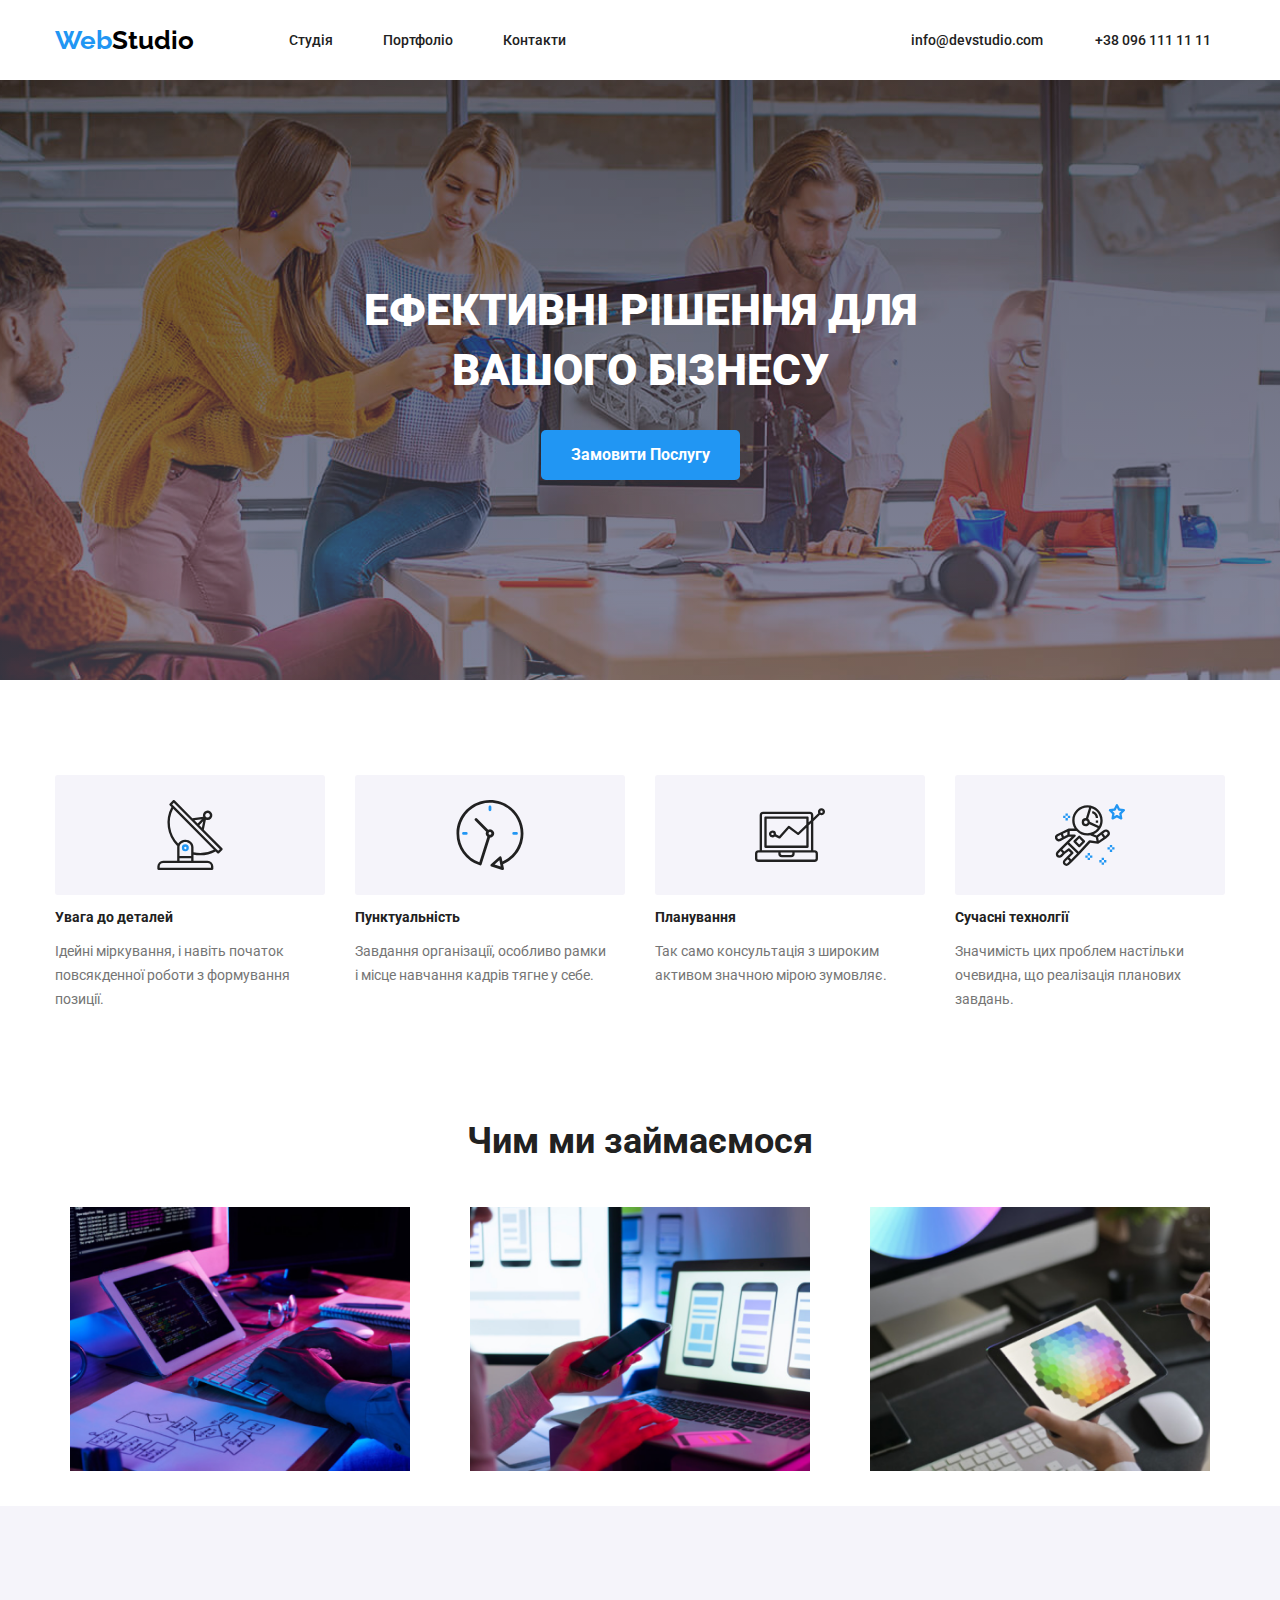
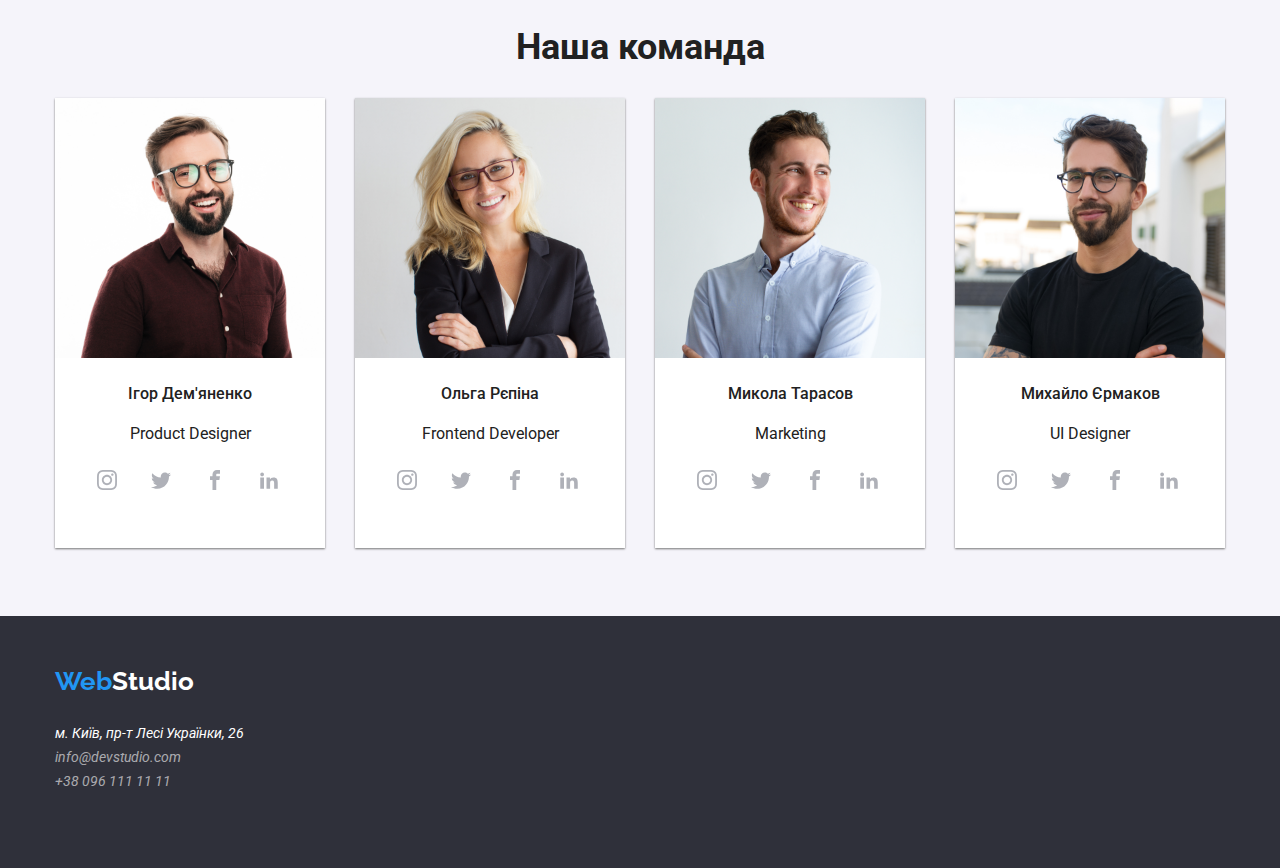
==== index.html @ 9a660f8f "sic-link" ====
<!DOCTYPE html>
<html lang="uk">
<head>
    <meta charset="UTF-8">
    <link href="https://cdn.jsdelivr.net/npm/modern-normalize@2.0.0/modern-normalize.min.css" rel="stylesheet">
    <link rel="stylesheet" href="./css/style.css">
    <link href="https://fonts.googleapis.com/css2?family=Raleway:ital,wght@0,100..900;1,100..900&family=Roboto:ital,wght@0,100;0,300;0,400;0,500;0,700;0,900;1,100;1,300;1,400;1,500;1,700;1,900&display=swap" rel="stylesheet">
    <link href="https://fonts.googleapis.com/css2?family=Roboto:ital,wght@0,100;0,300;0,400;0,500;0,700;0,900;1,100;1,300;1,400;1,500;1,700;1,900&display=swap" rel="stylesheet">
    
    <meta name="viewport" content="width=device-width, initial-scale=1.0">
    <title>WebStudio</title>
</head>
<body>
    <svg aria-hidden="true" style="position: absolute; width: 0; height: 0; overflow: hidden;" version="1.1" xmlns="http://www.w3.org/2000/svg" xmlns:xlink="http://www.w3.org/1999/xlink">
        <defs>
        <symbol id="icon-facebook" viewBox="0 0 32 32">
        <path d="M19 6h5v-6h-5c-3.86 0-7 3.14-7 7v3h-4v6h4v16h6v-16h5l1-6h-6v-3c0-0.542 0.458-1 1-1z"></path>
        </symbol>
        <symbol id="icon-instagram" viewBox="0 0 32 32">
        <path d="M16 2.881c4.275 0 4.781 0.019 6.462 0.094 1.563 0.069 2.406 0.331 2.969 0.55 0.744 0.288 1.281 0.638 1.837 1.194 0.563 0.563 0.906 1.094 1.2 1.838 0.219 0.563 0.481 1.412 0.55 2.969 0.075 1.688 0.094 2.194 0.094 6.463s-0.019 4.781-0.094 6.463c-0.069 1.563-0.331 2.406-0.55 2.969-0.288 0.744-0.637 1.281-1.194 1.837-0.563 0.563-1.094 0.906-1.837 1.2-0.563 0.219-1.413 0.481-2.969 0.55-1.688 0.075-2.194 0.094-6.463 0.094s-4.781-0.019-6.463-0.094c-1.563-0.069-2.406-0.331-2.969-0.55-0.744-0.288-1.281-0.637-1.838-1.194-0.563-0.563-0.906-1.094-1.2-1.837-0.219-0.563-0.481-1.413-0.55-2.969-0.075-1.688-0.094-2.194-0.094-6.463s0.019-4.781 0.094-6.463c0.069-1.563 0.331-2.406 0.55-2.969 0.288-0.744 0.638-1.281 1.194-1.838 0.563-0.563 1.094-0.906 1.838-1.2 0.563-0.219 1.412-0.481 2.969-0.55 1.681-0.075 2.188-0.094 6.463-0.094zM16 0c-4.344 0-4.887 0.019-6.594 0.094-1.7 0.075-2.869 0.35-3.881 0.744-1.056 0.412-1.95 0.956-2.837 1.85-0.894 0.888-1.438 1.781-1.85 2.831-0.394 1.019-0.669 2.181-0.744 3.881-0.075 1.713-0.094 2.256-0.094 6.6s0.019 4.887 0.094 6.594c0.075 1.7 0.35 2.869 0.744 3.881 0.413 1.056 0.956 1.95 1.85 2.837 0.887 0.887 1.781 1.438 2.831 1.844 1.019 0.394 2.181 0.669 3.881 0.744 1.706 0.075 2.25 0.094 6.594 0.094s4.888-0.019 6.594-0.094c1.7-0.075 2.869-0.35 3.881-0.744 1.050-0.406 1.944-0.956 2.831-1.844s1.438-1.781 1.844-2.831c0.394-1.019 0.669-2.181 0.744-3.881 0.075-1.706 0.094-2.25 0.094-6.594s-0.019-4.887-0.094-6.594c-0.075-1.7-0.35-2.869-0.744-3.881-0.394-1.063-0.938-1.956-1.831-2.844-0.887-0.887-1.781-1.438-2.831-1.844-1.019-0.394-2.181-0.669-3.881-0.744-1.712-0.081-2.256-0.1-6.6-0.1v0z"></path>
        <path d="M16 7.781c-4.537 0-8.219 3.681-8.219 8.219s3.681 8.219 8.219 8.219 8.219-3.681 8.219-8.219c0-4.537-3.681-8.219-8.219-8.219zM16 21.331c-2.944 0-5.331-2.387-5.331-5.331s2.387-5.331 5.331-5.331c2.944 0 5.331 2.387 5.331 5.331s-2.387 5.331-5.331 5.331z"></path>
        <path d="M26.462 7.456c0 1.060-0.859 1.919-1.919 1.919s-1.919-0.859-1.919-1.919c0-1.060 0.859-1.919 1.919-1.919s1.919 0.859 1.919 1.919z"></path>
        </symbol>
        <symbol id="icon-twitter" viewBox="0 0 32 32">
        <path d="M32 7.075c-1.175 0.525-2.444 0.875-3.769 1.031 1.356-0.813 2.394-2.1 2.887-3.631-1.269 0.75-2.675 1.3-4.169 1.594-1.2-1.275-2.906-2.069-4.794-2.069-3.625 0-6.563 2.938-6.563 6.563 0 0.512 0.056 1.012 0.169 1.494-5.456-0.275-10.294-2.888-13.531-6.862-0.563 0.969-0.887 2.1-0.887 3.3 0 2.275 1.156 4.287 2.919 5.463-1.075-0.031-2.087-0.331-2.975-0.819 0 0.025 0 0.056 0 0.081 0 3.181 2.263 5.838 5.269 6.437-0.55 0.15-1.131 0.231-1.731 0.231-0.425 0-0.831-0.044-1.237-0.119 0.838 2.606 3.263 4.506 6.131 4.563-2.25 1.762-5.075 2.813-8.156 2.813-0.531 0-1.050-0.031-1.569-0.094 2.913 1.869 6.362 2.95 10.069 2.95 12.075 0 18.681-10.006 18.681-18.681 0-0.287-0.006-0.569-0.019-0.85 1.281-0.919 2.394-2.075 3.275-3.394z"></path>
        </symbol>
        <symbol id="icon-linkedin2" viewBox="0 0 32 32">
        <path d="M12 12h5.535v2.837h0.079c0.77-1.381 2.655-2.837 5.464-2.837 5.842 0 6.922 3.637 6.922 8.367v9.633h-5.769v-8.54c0-2.037-0.042-4.657-3.001-4.657-3.005 0-3.463 2.218-3.463 4.509v8.688h-5.767v-18z"></path>
        <path d="M2 12h6v18h-6v-18z"></path>
        <path d="M8 7c0 1.657-1.343 3-3 3s-3-1.343-3-3c0-1.657 1.343-3 3-3s3 1.343 3 3z"></path>
        </symbol>
        </defs>
        </svg>
    <header class="main-header">
        <div class="container">
            <div class="main-nav">       
                 <a class="logo-main"><span class="Web">Web</span>Studio</a></li>               
                <nav class="main-nav-child">
                    <ul class="main-nav-item-ul">
                        <li class="main-nav-item"><a class="main-nav-item-a">Студія</a></li>
                        <li class="main-nav-item"><a class="main-nav-item-a">Портфоліо</a></li>
                        <li class="main-nav-item"><a class="main-nav-item-a">Контакти</a></li>      
                    </ul>
                    <ul class="main-nav-item-info">
                        <li class="main-nav-item-info-1"><a href="#" class="main-nav-item-a">info@devstudio.com</a></li>
                        <li class="main-nav-item-info-2"><a href="#" class="main-nav-item-a">+38 096 111 11 11</a></li>
                    </ul>
                </nav>
            </div>
        </div>
    </header>
    <main>
            <section class="hero">
                <h1 class="main-section-item">ЕФЕКТИВНІ РІШЕННЯ ДЛЯ<br>ВАШОГО БІЗНЕСУ</h1>
                <button class="main-section-item-button">Замовити Послугу</button>
            </section>
        <div class="container">
                <ul class="main-ul">  
                        <li class="main-ul-li">                        
                            <h3 class="main-ul-item">Увага до деталей </h3>
                            <p class="main-ul-item-text">Ідейні міркування, і навіть початок<br>повсякденної роботи з формування<br>позиції.</p>                       
                        </li>
                        <li class="main-ul-li">
                            <h3 class="main-ul-item"> Пунктуальність </h3>
                            <p class="main-ul-item-text"> Завдання організації, особливо рамки <br>і місце навчання кадрів тягне у себе.</p>
                        </li>
                        <li class="main-ul-li">
                            <h3 class="main-ul-item">Планування</h3>
                            <p class="main-ul-item-text">Так само консультація з широким<br>активом значною мірою зумовляє.</p>
                        </li>              
                        <li class="main-ul-li">
                            <h3 class="main-ul-item"> Сучасні технолгії</h3>
                            <p class="main-ul-item-text">Значимість цих проблем настільки<br>очевидна, що реалізація планових<br>завдань.</p> 
                        </li>
                </ul>
            <h2 class="smaller-text">Чим ми займаємося</h2>
            <ul class="picture-box">
                <li><img class="picture-box-item" src="./img/box 1.png" alt=""></li>
                <li><img class="picture-box-item" src="./img/box 2.png" alt=""> </li>
                <li><img class="picture-box-item" src="./img/box 3.png" alt=""></li>
            </ul>
        </div>
            <div class="background-div">
                <h2 class="smaller-text">Наша команда</h2>
                <div class="container">
                <ul class="team-ul">
                    <div class="team-div">
                        <li class="team-ul-li">
                            <img class="people-pic" src="./img/img.png" alt="">
                            <h4 class="team-ul-name">Ігор Дем'яненко</h4>
                            <p class="team-ul-job">Product Designer</p>
                            <ul class="icon-cont">
                                <li>                                
                                    <div class="icon-circle">
                                        <svg class="icon" width="20px" height="20px" >                                         
                                            <use class="icon-item" href="#icon-instagram"></use>
                                        </svg>
                                     </div>
                                </li>
                                <li>
                                    <div class="icon-circle">
                                        <svg class="icon" width="20px" height="20px" >
                                            <use class="icon-item" href="#icon-twitter"></use>
                                        </svg>
                                     </div>
                                </li>
                                <li> 
                                     <div class="icon-circle">
                                        <svg class="icon" width="20px" height="20px" >
                                            <use class="icon-item" href="#icon-facebook"></use>
                                        </svg>
                                     </div>
                                </li>
                                <li>
                                    <div class="icon-circle">
                                        <svg class="icon" width="20px" height="20px" >
                                            <use class="icon-item" href="#icon-linkedin2"></use>
                                        </svg>
                                    </div>
                                </li>                                  
                            </ul>
                        </li>
                    </div>
                    <div class="team-div">
                        <li class="team-ul-li">
                            <img class="people-pic" src="./img/img (1).png" alt="">
                            <h4 class="team-ul-name">Ольга Рєпіна</h4>
                            <p class="team-ul-job">Frontend Developer</p>
                            <ul class="icon-cont">
                                <li>
                                    <div class="icon-circle">
                                        <svg class="icon" width="20px" height="20px" >                                         
                                            <use class="icon-item" href="#icon-instagram"></use>
                                        </svg>
                                     </div>
                                </li>
                                <li>
                                    <div class="icon-circle">
                                        <svg class="icon" width="20px" height="20px" >
                                            <use class="icon-item" href="#icon-twitter"></use>
                                        </svg>
                                     </div>
                                </li>
                                <li> 
                                     <div class="icon-circle">
                                        <svg class="icon" width="20px" height="20px" >
                                            <use class="icon-item" href="#icon-facebook"></use>
                                        </svg>
                                     </div>
                                </li>
                                <li>
                                    <div class="icon-circle">
                                        <svg class="icon" width="20px" height="20px" >
                                            <use class="icon-item" href="#icon-linkedin2"></use>
                                        </svg>
                                    </div>
                                </li>                                  
                            </ul>
                        </li>
                    </div>
                    <div class="team-div">
                        <li class="team-ul-li">
                            <img class="people-pic" src="./img/img (4).png" alt="">
                            <h4 class="team-ul-name">Микола Тарасов</h4>
                            <p class="team-ul-job">Marketing</p>
                            <ul class="icon-cont">
                                <li>
                                    <div class="icon-circle">
                                        <svg class="icon" width="20px" height="20px" >                                         
                                            <use class="icon-item" href="#icon-instagram"></use>
                                        </svg>
                                     </div>
                                </li>
                                <li>
                                    <div class="icon-circle">
                                        <svg class="icon" width="20px" height="20px" >
                                            <use class="icon-item" href="#icon-twitter"></use>
                                        </svg>
                                     </div>
                                </li>
                                <li> 
                                     <div class="icon-circle">
                                        <svg class="icon" width="20px" height="20px" >
                                            <use class="icon-item" href="#icon-facebook"></use>
                                        </svg>
                                     </div>
                                </li>
                                <li>
                                    <div class="icon-circle">
                                        <svg class="icon" width="20px" height="20px" >
                                            <use class="icon-item" href="#icon-linkedin2"></use>
                                        </svg>
                                    </div>
                                </li>                                  
                            </ul>
                        </li>
                    </div>
                    <div class="team-div">
                        <li class="team-ul-li">
                            <img class="people-pic" src="./img/img (3).png" alt="">
                            <h4 class="team-ul-name">Михайло Єрмаков</h4>
                            <p class="team-ul-job">UI Designer</p>
                                <ul class="icon-cont">
                                    <li>
                                        <div class="icon-circle">
                                            <svg class="icon" width="20px" height="20px" >                                         
                                                <use class="icon-item" href="#icon-instagram"></use>
                                            </svg>
                                         </div>
                                    </li>
                                    <li>
                                        <div class="icon-circle">
                                            <svg class="icon" width="20px" height="20px" >
                                                <use class="icon-item" href="#icon-twitter"></use>
                                            </svg>
                                         </div>
                                    </li>
                                    <li> 
                                         <div class="icon-circle">
                                            <svg class="icon" width="20px" height="20px" >
                                                <use class="icon-item" href="#icon-facebook"></use>
                                            </svg>
                                         </div>
                                    </li>
                                    <li>
                                        <div class="icon-circle">
                                            <svg class="icon" width="20px" height="20px" >
                                                <use class="icon-item" href="#icon-linkedin2"></use>
                                            </svg>
                                        </div>
                                    </li>                                  
                                </ul>
                        </li>
                    </div>
                </ul>
                </div>
            </div>
        
    </main>
    <div class="background-foot">
        <div class="container">
            <footer class="main-footer">
                <a class="logo-foot"><span class="Web">Web</span>Studio</a>
            <address class="address">
                <ul class="address-ul">
                    <li><a class="address-item-1" href="#"> м. Київ, пр-т Лесі Українки, 26</a></li>
                    <li><a class="address-item" href="#">info@devstudio.com</a></li>
                    <li><a class="address-item" href="#">+38 096 111 11 11</a></li>
                </ul>
            </address>
            </footer>  
        </div>
    </div>
</body>
</html>
---- css/style.css ----
:root{--first-color:#2F303A;
     --second-color:#F5F4FA; 
    --third-color:#FFFFFF; 
    --fourth-color: #212121; 
    --fifth-color: #757575 ;
     --hover-color: #2196F3 ;
    --icon-color: rgba(175, 177, 184, 1);
}

h5{
    margin-block-start: 0;
    margin-block-end: 0 ;
}
img{
    overflow-clip-margin: content-box 0px;
}
a{
    text-decoration: none;
    color: var(--fourth-color);
    cursor: default;
}
.main-nav-item-a:hover{
    color: var(--hover-color);
}
ul{
    padding-inline-start: 0px;
}
.main-nav{
    display:flex;  
    align-items: center;
    height: 80px;
    gap: 95px;
}
.Web{
    color: var(--hover-color);
}
.porftolio-header{
    border-bottom: solid 1px #ECECEC;
}
.logo-main{
    font-family: 'Raleway';
    font-weight: 700;
    font-size: 26px;
    line-height: 31px;
    letter-spacing: 0,03em;
    text-decoration: none;
    color: #000;
    text-align: left;
}
.logo-foot{
    font-family: 'Raleway';
    font-weight: 700;
    font-size: 26px;
    line-height: 31px;
    letter-spacing: 0,03em;
    text-decoration: none;
    color: #FFFFFF;
    text-align: center; 
    padding: 10px 0;
}
.main-nav-child{
    display: flex;
    justify-content: space-between;
    gap: 345px;
    margin: 0;
    padding: 0;
}
.main-nav-item-ul{
    font-family: 'Roboto';
    font-weight: 500;
    font-size: 14px;
    line-height: 16px;
    letter-spacing: 0,02em;
    text-decoration: none;
    color: var(--fourth-color);
    text-align: left; 
    display: flex;
    gap: 50px;
    align-items: center;
    justify-content: space-around;

    
}
.main-nav-item-info{
    display: flex;
    gap: 52px;
    align-items: center;
}
.main-nav-item-info-1{
   
    font-family: 'Roboto';
    font-weight: 500;
    font-size: 14px;
    line-height: 16px;
    letter-spacing: 0,02em;
    text-decoration: none;
    color: var(--fourth-color);
    text-align: left;
}
.main-nav-item-info-2{
    
    font-family: 'Roboto';
    font-weight: 500;
    font-size: 14px;
    line-height: 16px;
    letter-spacing: 0,02em;
    text-decoration: none;
    color: var(--fourth-color);
    text-align: left; 
}
.hero{  
    height: 600px; 
    width: 100%;
    padding-top: 200px;
    background-image: linear-gradient( to bottom, rgba(47, 48, 58, 0.4), rgba(130, 132, 160, 0.4)),  
        url(../img/Img.svg);
        background-position: center;
        background-size: cover;
        background-repeat: no-repeat;
        
}
.main-section-item{
    font-family: 'Roboto';
    font-weight: 900;
    font-size: 44px;
    line-height: 60px;
    letter-spacing: 0,06em;
    text-decoration: none;
    color: var(--third-color);
    text-align: center; 
    display: flex;
    margin: 0 auto;
    justify-content: center;
}
.main-section-item-button{
    font-family: 'Roboto';
    font-weight: 700;
    font-size: 16px;
    line-height: 30px;
    letter-spacing: 0,06em;
    text-decoration: none;
    color: var(--third-color);
    text-align: center;   
    background-color: rgba(33, 150, 243, 1);
    border: none; 
    border-radius: 5px;
    padding: 10px 30px;
    display: flex;
    margin: 30px auto;

}
.main-ul{
    display: flex;
    margin: 95px auto;
    justify-content: space-between;
    gap: 30px;
}

.main-ul-item{
    font-family: 'Roboto';
    font-weight: 700;
    font-size: 14px;
    line-height: 16px;
    letter-spacing: 0,03em;
    text-decoration: none;
    color: var(--fourth-color);
    text-align: left; 
    background-color: var(--third-color);
}
.main-ul-item-text{
    font-family: 'Roboto';
    font-weight: 400;
    font-size: 14px;
    line-height: 24px;
    letter-spacing: 0,03em;
    text-decoration: none;
    color: var(--fifth-color);
    text-align: left; 
    background-color: var(--third-color);
}
.main-ul-li::before{
    display: block;
 content: "";
 width: 270px;
 height: 120px;
 border-radius: 3px;
 background-color: var(--second-color);
}
.main-ul-li:first-child::before{
    background-image: url(../img/antenna.svg);
    background-repeat: no-repeat;
    background-position: center;
}
.main-ul-li:nth-child(2):before{
    background-image: url(../img/clock.svg);
    background-repeat: no-repeat;
    background-position: center;
}
.main-ul-li:nth-child(3):before{
    background-image: url(../img/Vector.svg);
    background-repeat: no-repeat;
    background-position: center;
}
.main-ul-li:last-child::before{
    background-image: url(../img/astronaut\ .svg);
    background-repeat: no-repeat;
    background-position: center;
}
.picture-box{
    display: flex;
    justify-content: space-between;
}
.picture-box-item{
    width: 370px;
    height: 294px;
    padding: 15px;
}
.smaller-text{
    font-family: 'Roboto';
    font-weight: 700;
    font-size: 36px;
    line-height: 42px;
    letter-spacing: 0,03em;
    text-decoration: none;
    color: var(--fourth-color);
    text-align: center; 
    padding-top: 0px;
}

.team-div{
    background-color: #FFFFFF;
    gap: 30px;
    box-shadow: 0px 1px 2px var(--fifth-color);
}
.people-pic{
    width: 270px;
    height: 260px;
}
.team-ul{
    display: flex;
    justify-content: space-between;

}

.background-div{
    background-color: #F5F4FA;
    height: 710px;
    padding-top: 90px;
}
.team-ul-name{
    font-family: 'Roboto';
    font-weight: 500;
    font-size: 16px;
    line-height: 19px;
    letter-spacing: 0,03em;
    text-decoration: none;
    color: var(--fourth-color);
    text-align: center; 
}
.team-ul-job{
    font-family: 'Roboto';
    font-weight: 400;
    font-size: 16px;
    line-height: 19px;
    letter-spacing: 0,03em;
    text-decoration: none;
    color: var(--fourth-color);
    text-align: center; 
}
.background-foot{
    background-color: var(--first-color);
    height: 252px;
    padding-top: 50px;
}
address{
    font-family: 'Roboto';
    font-weight: 400;
    font-size: 14px;
    line-height: 24px;
    letter-spacing: 0,03em;
    text-decoration: none;
    color: var(--third-color);
    text-align: left; 
}
.address-ul{
    display: block;
    align-items: center;
    padding: 10px 0;
}
.address-item-1{
    color: rgba(255, 255, 255, 1);

}
.address-item{
    color:  rgba(255, 255, 255, 0.6); 
}
.buttons-ul{
    display: flex;
    justify-content: center;
    gap: 8px;
    margin-top: 95px;
    margin-bottom: 50px;
}

.buttons-ul-item-btn{
    font-family: 'Roboto';
    font-weight: 500;
    font-size: 16px;
    line-height: 26px;
    letter-spacing: 0,03em;
    text-decoration: none;
    color:var(--fourth-color);
    text-align: center; 
    background-color: var(--second-color);
    padding: 4px;
    border: none;
    border-radius: 5px;
    padding: 10px 25px;
}
.buttons-ul-item-btn:hover{
    background-color: var(--hover-color);
    color: var(--third-color);
    cursor:pointer;
    box-shadow: 0px 3px 4px var(--fifth-color);
}
.third-ul{
    display: flex;
    flex-wrap: wrap;
    gap: 30px;
    margin-bottom: 95px;
    
}
.third-ul-li{
    width: calc( (100% - 60px)/3 );
    line-height: 0;
}
.third-ul-li:hover{
    box-shadow: 1px 2px 3px var(--fifth-color);
}


.third-ul-item{
    font-family: 'Roboto';
    font-weight: 700;
    font-size: 18px;
    line-height: 30px;
    letter-spacing: 0,06em;
    text-decoration: none;
    color: var(--fourth-color);
    text-align: left; 
    margin-bottom: 0;
}
.third-ul-item-name{
    font-family: 'Roboto';
    font-weight: 400;
    font-size: 16px;
    line-height: 30px;
    letter-spacing: 0,03em;
    text-decoration: none;
    color: var(--fifth-color);
    text-align: left; 
    margin-top: 0;
    padding-top: 15px;
}
.third-ul-li-div{
    padding-top:30px ;
    padding-left: 23px;
   padding-bottom: 30px;
    border-bottom: 1px solid #ECECEC;
    border-left: 1px solid #ECECEC;
    border-right: 1px solid #ECECEC;
}
li{
    list-style: none;
}
.address{
    font-family: 'Roboto';
    font-weight: 400;
    font-size: 14px;
    line-height: 24px;
    letter-spacing: 0,03em;
    text-decoration: none;
    color: var(--fifth-color);
    text-align: left; 
}
.container{
    max-width: 1200px;
    padding: 0 15px;
    margin: 0 auto;
}
.icon-cont{
    display: flex;
    gap: 10px;
    margin-bottom: 45px;
    margin-left: 31px;
}

.icon{
    fill: var(--icon-color);
    margin-top: 11px;
    margin-left: 11px;
}
.icon-circle{
    width: 44px;
    height: 44px;
  border-radius: 50%;
  
}
.icon-circle:hover{
    background-color:  var(--hover-color);
      width: 44px;
      height: 44px;
    border-radius: 50%;

    .icon{
        fill: var(--third-color);
        border: none;
        cursor: pointer;}
    }
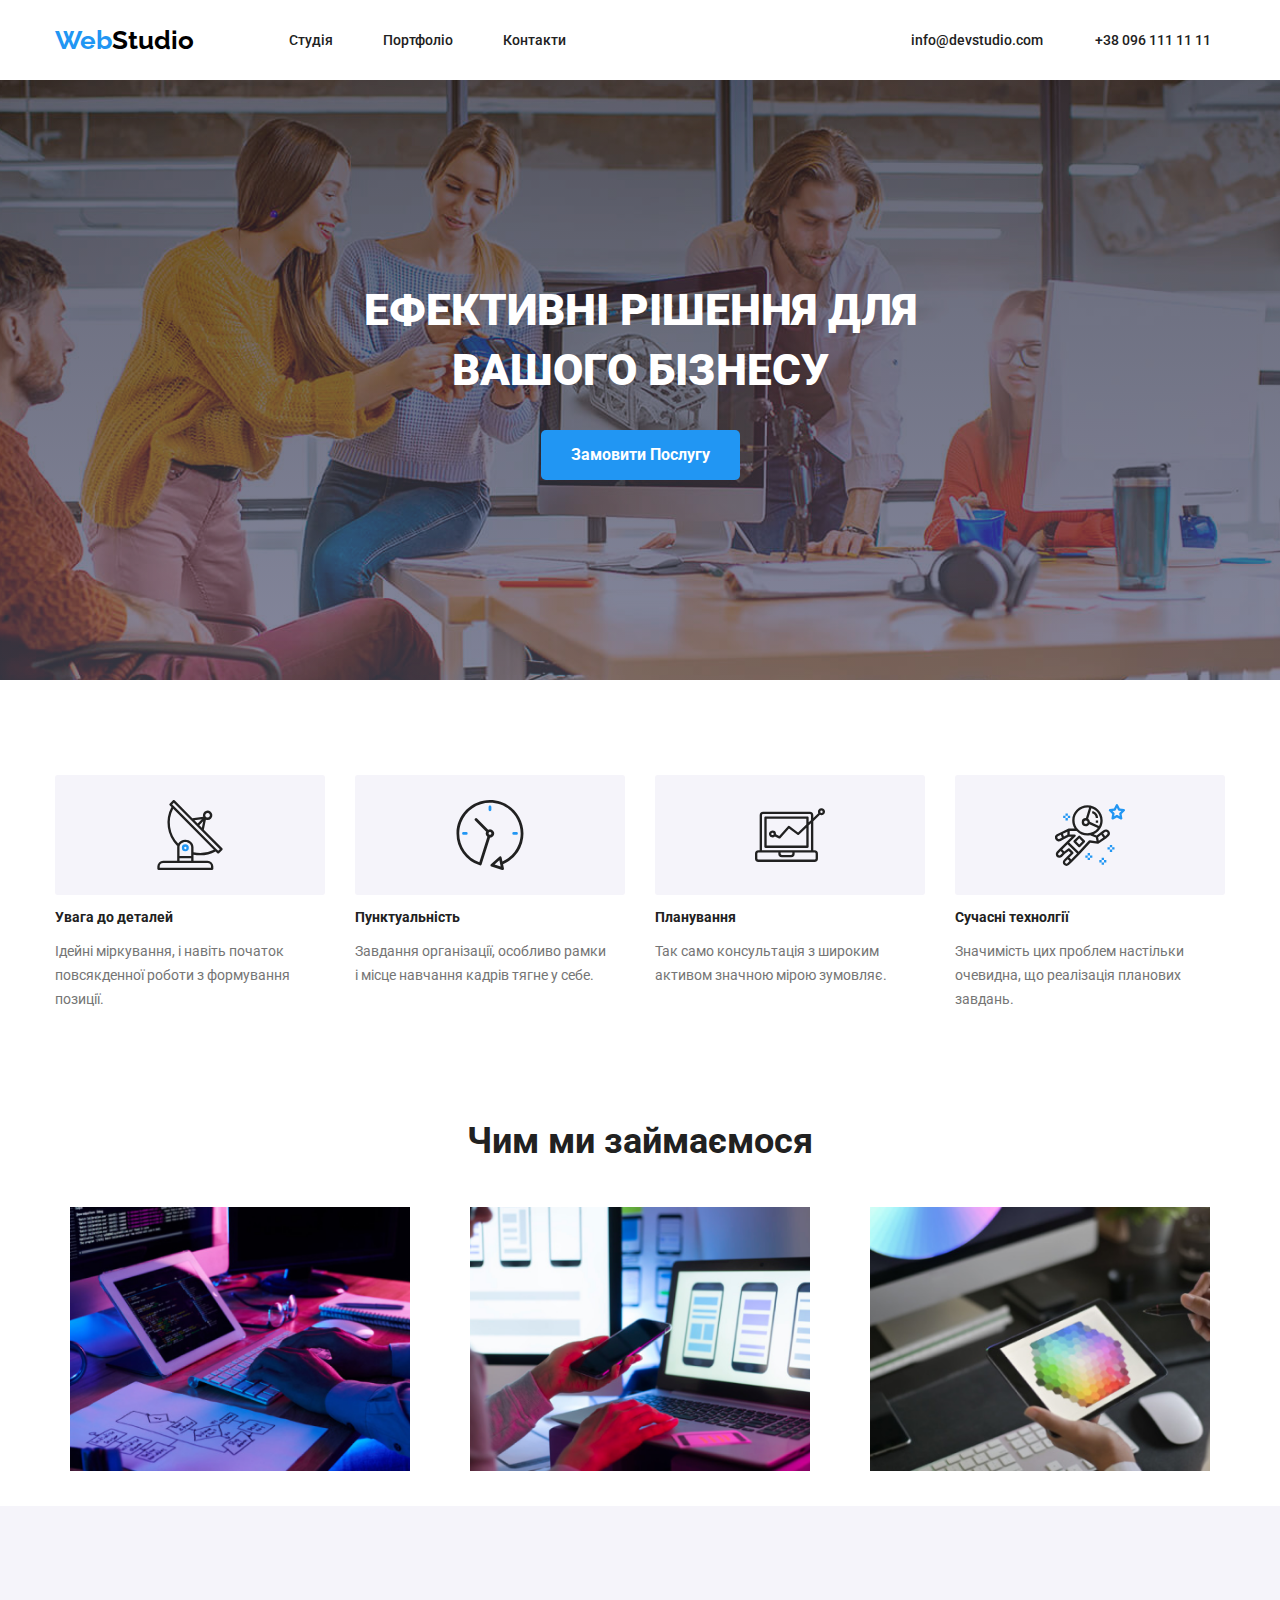
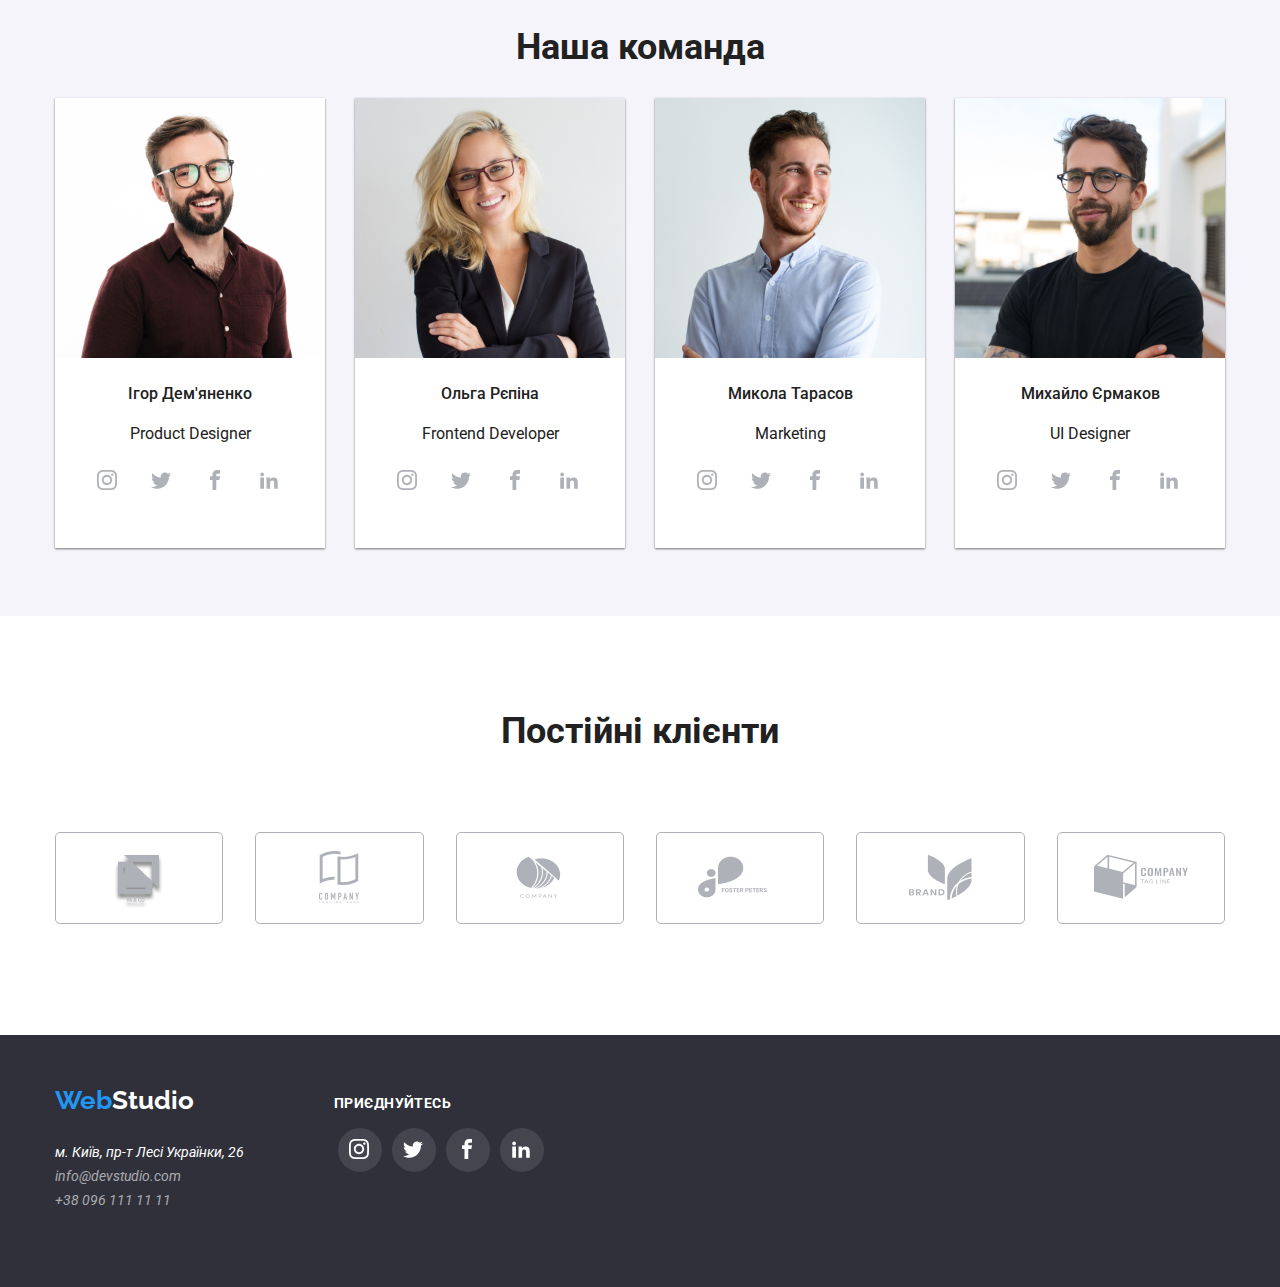
==== commit 784de8ec: "hw done" ====
--- a/index.html
+++ b/index.html
@@ -13,6 +13,12 @@
 <body>
     <svg aria-hidden="true" style="position: absolute; width: 0; height: 0; overflow: hidden;" version="1.1" xmlns="http://www.w3.org/2000/svg" xmlns:xlink="http://www.w3.org/1999/xlink">
         <defs>
+        <symbol id="icon-envelop" viewBox="0 0 32 32">
+        <path d="M29 4h-26c-1.65 0-3 1.35-3 3v20c0 1.65 1.35 3 3 3h26c1.65 0 3-1.35 3-3v-20c0-1.65-1.35-3-3-3zM12.461 17.199l-8.461 6.59v-15.676l8.461 9.086zM5.512 8h20.976l-10.488 7.875-10.488-7.875zM12.79 17.553l3.21 3.447 3.21-3.447 6.58 8.447h-19.579l6.58-8.447zM19.539 17.199l8.461-9.086v15.676l-8.461-6.59z"></path>
+        </symbol>
+        <symbol id="icon-mobile" viewBox="0 0 32 32">
+        <path d="M23 0h-14c-1.65 0-3 1.35-3 3v26c0 1.65 1.35 3 3 3h14c1.65 0 3-1.35 3-3v-26c0-1.65-1.35-3-3-3zM12 1.5h8v1h-8v-1zM16 30c-1.105 0-2-0.895-2-2s0.895-2 2-2 2 0.895 2 2-0.895 2-2 2zM24 24h-16v-20h16v20z"></path>
+        </symbol>
         <symbol id="icon-facebook" viewBox="0 0 32 32">
         <path d="M19 6h5v-6h-5c-3.86 0-7 3.14-7 7v3h-4v6h4v16h6v-16h5l1-6h-6v-3c0-0.542 0.458-1 1-1z"></path>
         </symbol>
@@ -31,18 +37,22 @@
         </symbol>
         </defs>
         </svg>
+        
+        
     <header class="main-header">
         <div class="container">
             <div class="main-nav">       
                  <a class="logo-main"><span class="Web">Web</span>Studio</a></li>               
                 <nav class="main-nav-child">
                     <ul class="main-nav-item-ul">
-                        <li class="main-nav-item"><a class="main-nav-item-a">Студія</a></li>
-                        <li class="main-nav-item"><a class="main-nav-item-a">Портфоліо</a></li>
-                        <li class="main-nav-item"><a class="main-nav-item-a">Контакти</a></li>      
+                        <li class="main-nav-item"><a href="#" class="main-nav-item-a">Студія</a></li>
+                        <li class="main-nav-item"><a  href="#"class="main-nav-item-a">Портфоліо</a></li>
+                        <li class="main-nav-item"><a href="#"  class="main-nav-item-a">Контакти</a></li>      
                     </ul>
                     <ul class="main-nav-item-info">
-                        <li class="main-nav-item-info-1"><a href="#" class="main-nav-item-a">info@devstudio.com</a></li>
+                        <li class="main-nav-item-info-1">
+                            <a href="#" class="main-nav-item-a">info@devstudio.com</a>
+                        </li>
                         <li class="main-nav-item-info-2"><a href="#" class="main-nav-item-a">+38 096 111 11 11</a></li>
                     </ul>
                 </nav>
@@ -235,19 +245,70 @@
                 </ul>
                 </div>
             </div>
-        
+            <div class="container">      
+                <div class="regular-customers">
+                    <h2 class="smaller-text">Постійні клієнти</h2>
+                    <ul class="regulars-logo">
+                        <li><div><img src="./img/Logo.png" alt="" class="asd" width="106px" height="60px"></div></li>
+                        <li><div><img src="./img/Logo (1).png" alt="" width="106px" height="60px"></div></li>
+                        <li> <div><img src="./img/Logo (2).png" alt="" width="106px" height="60px"></div></li>
+                        <li> <div><img src="./img/Logo (3).png" alt="" width="106px" height="60px"></div></li>
+                        <li> <div><img src="./img/Logo (4).png" alt="" width="106px" height="60px"></div></li>
+                        <li> <div><img src="./img/Logo (5).png" alt="" width="106px" height="60px"></div></li>
+                    </ul>
+                </div>
+        </div>    
     </main>
     <div class="background-foot">
         <div class="container">
             <footer class="main-footer">
-                <a class="logo-foot"><span class="Web">Web</span>Studio</a>
-            <address class="address">
-                <ul class="address-ul">
-                    <li><a class="address-item-1" href="#"> м. Київ, пр-т Лесі Українки, 26</a></li>
-                    <li><a class="address-item" href="#">info@devstudio.com</a></li>
-                    <li><a class="address-item" href="#">+38 096 111 11 11</a></li>
-                </ul>
-            </address>
+                 <div class="foot-cont">
+                         <div>
+                                <a class="logo-foot"><span class="Web">Web</span>Studio</a>
+                            <address class="address">
+                                <ul class="address-ul">
+                                    <li><a class="address-item-1" href="#"> м. Київ, пр-т Лесі Українки, 26</a></li>
+                                    <li><a class="address-item" href="#">info@devstudio.com</a></li>
+                                    <li><a class="address-item" href="#">+38 096 111 11 11</a></li>
+                                </ul>
+                            </address>
+                         </div>
+                    <div class="join-div">
+                        <h3>Приєднуйтесь</h3>
+                        <div class="join-help-div">
+                            <ul class="join-cont">
+                                <li>
+                                    <div class="join-circle">
+                                        <svg class="join" width="20px" height="20px" >                                         
+                                            <use class="join-item" href="#icon-instagram"></use>
+                                        </svg>
+                                    </div>
+                                </li>
+                                <li>
+                                    <div class="join-circle">
+                                        <svg class="join" width="20px" height="20px" >
+                                            <use class="join-item" href="#icon-twitter"></use>
+                                        </svg>
+                                    </div>
+                                </li>
+                                <li> 
+                                    <div class="join-circle">
+                                        <svg class="join" width="20px" height="20px" >
+                                            <use class="join-item" href="#icon-facebook"></use>
+                                        </svg>
+                                    </div>
+                                </li>
+                                <li>
+                                    <div class="join-circle">
+                                        <svg class="join" width="20px" height="20px" >
+                                            <use class="join-item" href="#icon-linkedin2"></use>
+                                        </svg>
+                                    </div>
+                                </li>                                  
+                            </ul>
+                        </div>
+                    </div>
+                </div>
             </footer>  
         </div>
     </div>
--- a/css/style.css
+++ b/css/style.css
@@ -21,6 +21,7 @@
 }
 .main-nav-item-a:hover{
     color: var(--hover-color);
+    cursor: pointer;
 }
 ul{
     padding-inline-start: 0px;
@@ -80,6 +81,9 @@
     justify-content: space-around;
 
     
+}
+.main-nav-item-info-1>a{
+    display: flex;
 }
 .main-nav-item-info{
     display: flex;
@@ -416,4 +420,77 @@
         fill: var(--third-color);
         border: none;
         cursor: pointer;}
-    }
+ }
+.regular-customers{
+   max-height: 375px;
+}
+.regular-customers>h2{
+    margin-top:  94px;
+}
+.regulars-logo{
+    display: flex;
+    gap: 32px;
+}
+.regulars-logo>li{
+    margin-top: 50px;
+    width: 170px;
+    height: 92px;
+    border: solid 1px #AFB1B8;
+    border-radius: 5px;
+    margin-bottom: 95px;
+    padding: 15px 30px;
+}
+.regulars-logo>li:hover{
+    border:solid 1px var(--hover-color);
+    fill: var(--hover-color);
+}
+.foot-cont{
+    display: flex;
+}
+.join-cont{
+    display: flex;
+    gap: 10px;
+    margin-bottom: 45px;
+    margin-left: 31px;
+}
+
+.join{
+    fill: var(--third-color);
+    margin-top: 11px;
+    margin-left: 11px;
+}
+.join-circle{
+    width: 44px;
+    height: 44px;
+  border-radius: 50%;
+  background-color: rgba(255, 255, 255, 0.1);
+}
+.join-circle:hover{
+    background-color:  var(--hover-color);
+      width: 44px;
+      height: 44px;
+    border-radius: 50%;
+
+    .join{
+        border: none;
+        cursor: pointer;}
+ }
+.join-div>h3{
+    text-transform:uppercase;
+    font-family: 'Roboto';
+font-size: 14px;
+font-weight: 700;
+line-height: 16.41px;
+letter-spacing: 0.03em;
+text-align: left;
+color: var(--third-color);
+margin:0 90px;
+margin-top:10px ;
+}
+.join-div{
+    display: block;
+
+}
+.join-help-div{
+    margin-left: 63px;
+}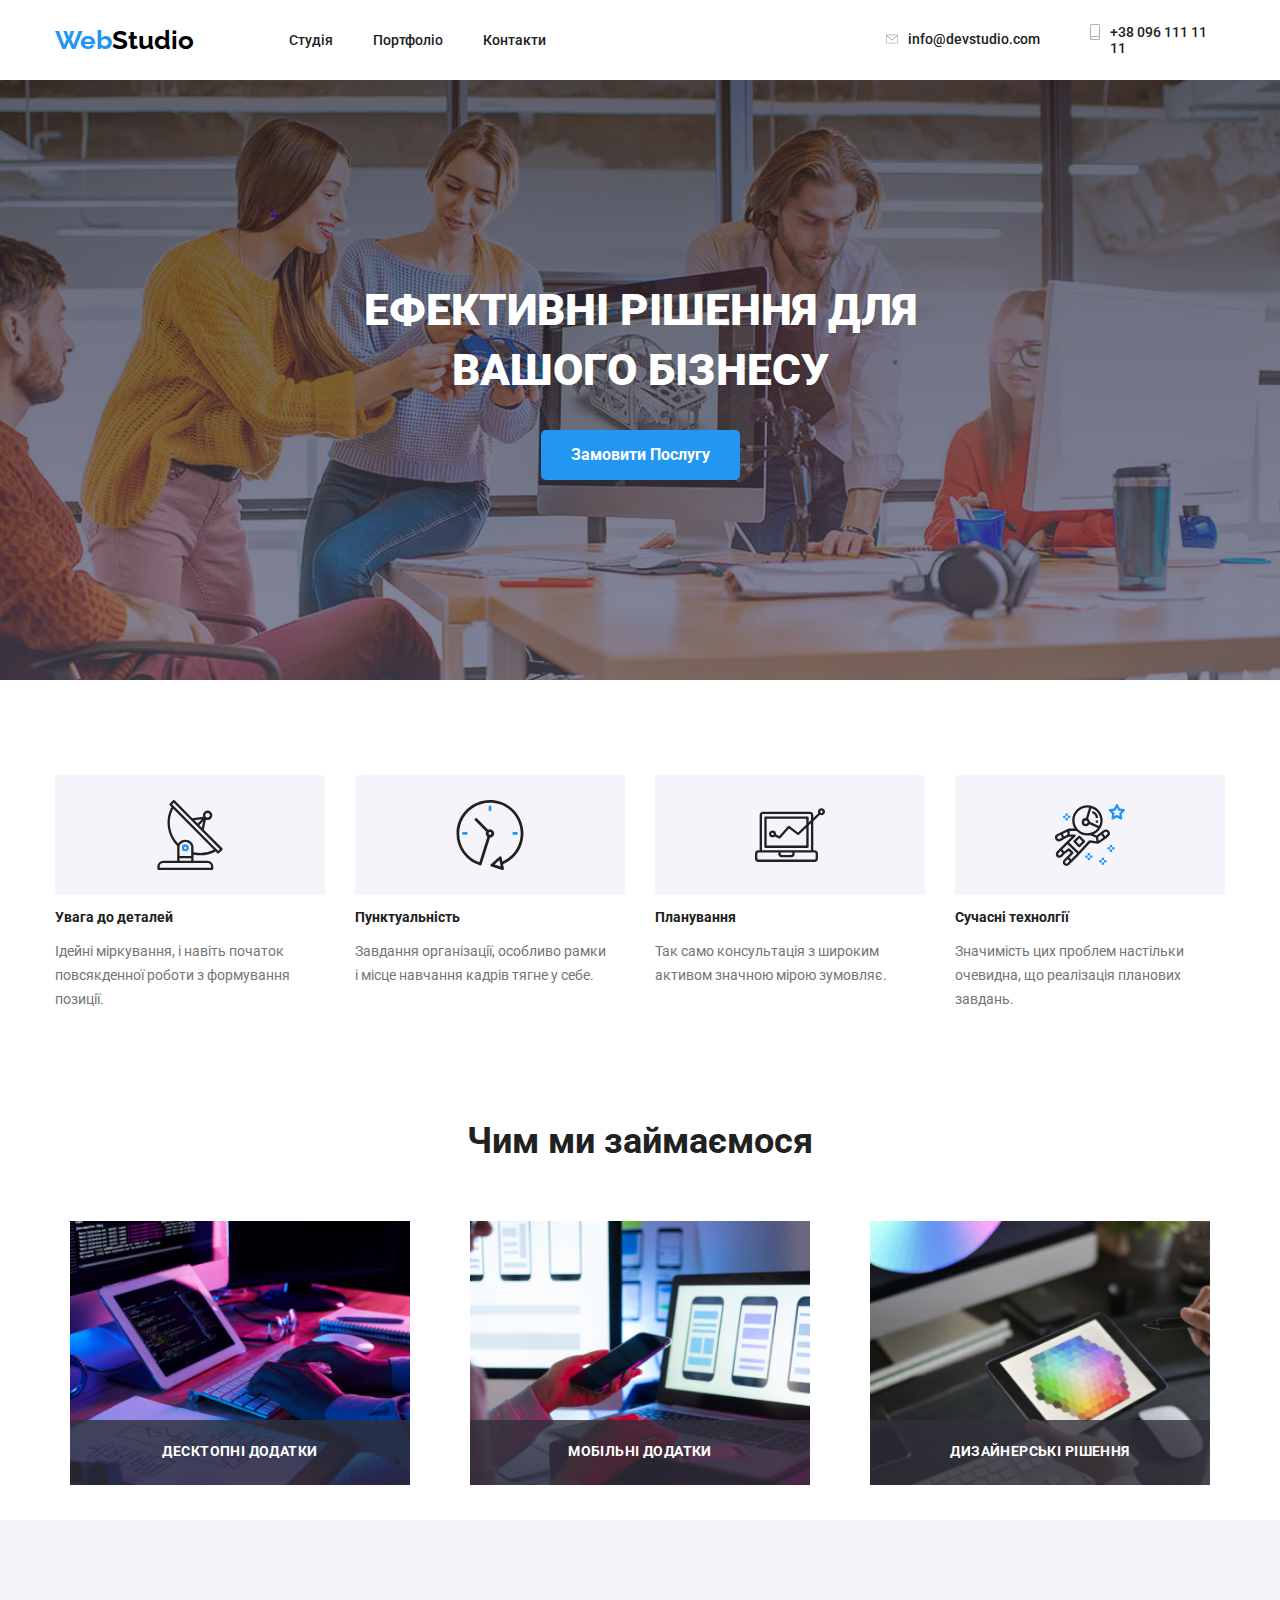
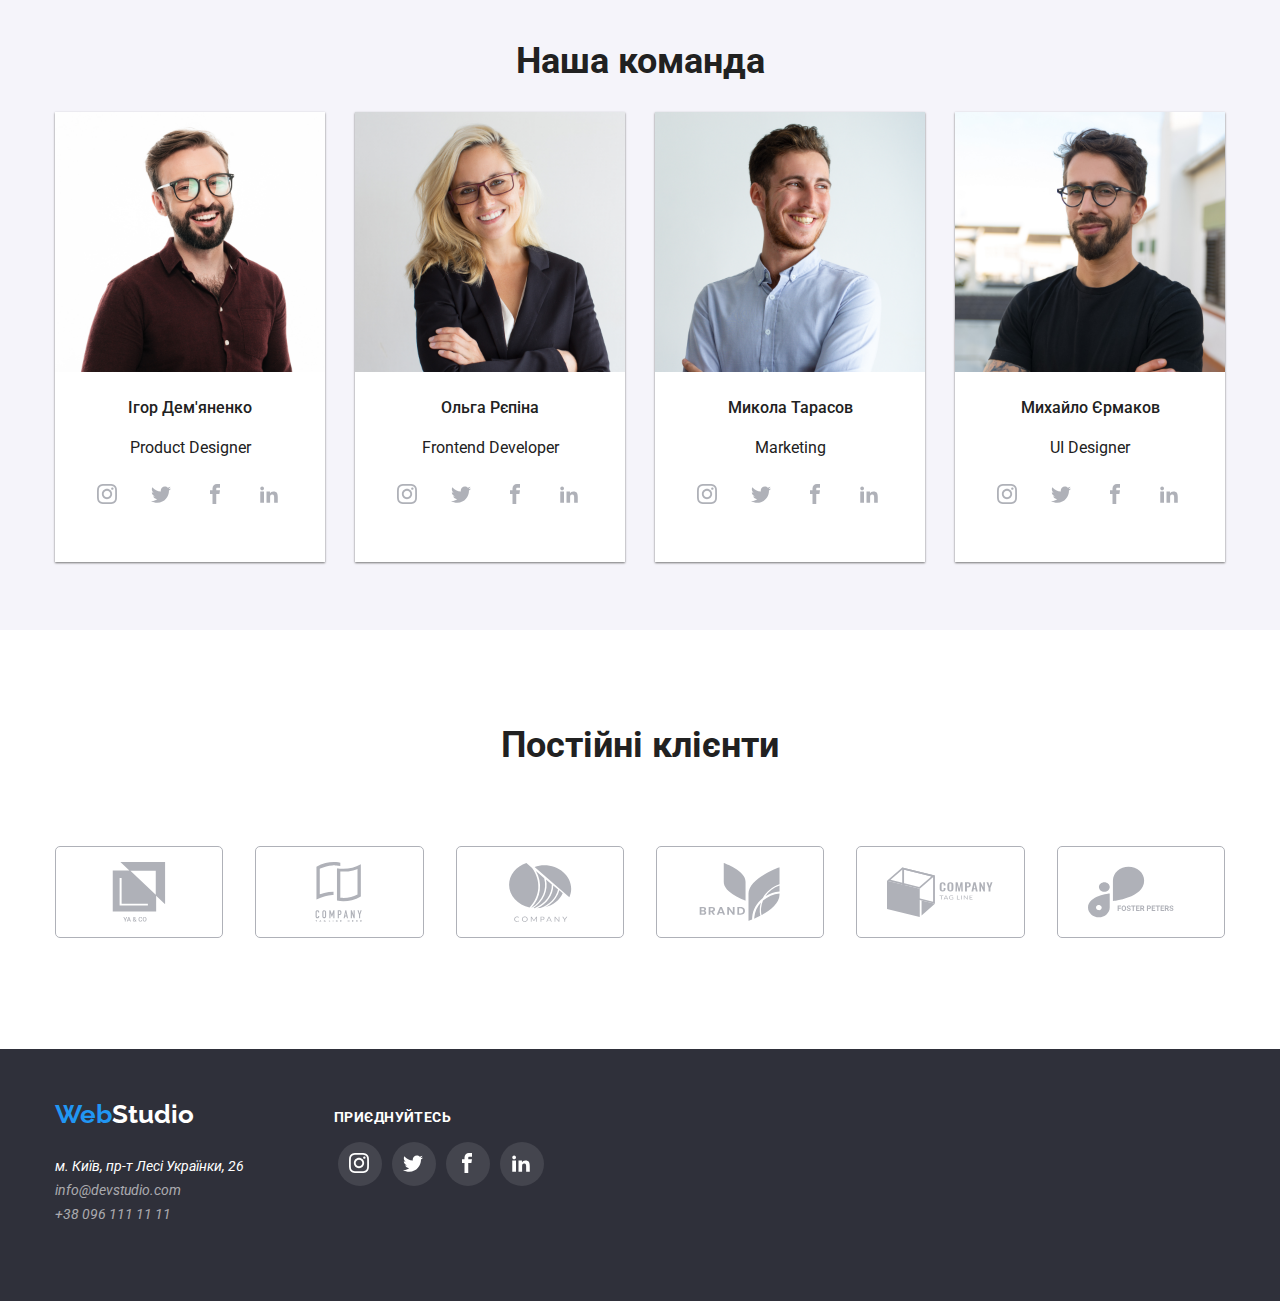
==== commit 1acb02da: "hw done" ====
--- a/index.html
+++ b/index.html
@@ -11,13 +11,92 @@
     <title>WebStudio</title>
 </head>
 <body>
+  
     <svg aria-hidden="true" style="position: absolute; width: 0; height: 0; overflow: hidden;" version="1.1" xmlns="http://www.w3.org/2000/svg" xmlns:xlink="http://www.w3.org/1999/xlink">
         <defs>
-        <symbol id="icon-envelop" viewBox="0 0 32 32">
-        <path d="M29 4h-26c-1.65 0-3 1.35-3 3v20c0 1.65 1.35 3 3 3h26c1.65 0 3-1.35 3-3v-20c0-1.65-1.35-3-3-3zM12.461 17.199l-8.461 6.59v-15.676l8.461 9.086zM5.512 8h20.976l-10.488 7.875-10.488-7.875zM12.79 17.553l3.21 3.447 3.21-3.447 6.58 8.447h-19.579l6.58-8.447zM19.539 17.199l8.461-9.086v15.676l-8.461-6.59z"></path>
-        </symbol>
-        <symbol id="icon-mobile" viewBox="0 0 32 32">
-        <path d="M23 0h-14c-1.65 0-3 1.35-3 3v26c0 1.65 1.35 3 3 3h14c1.65 0 3-1.35 3-3v-26c0-1.65-1.35-3-3-3zM12 1.5h8v1h-8v-1zM16 30c-1.105 0-2-0.895-2-2s0.895-2 2-2 2 0.895 2 2-0.895 2-2 2zM24 24h-16v-20h16v20z"></path>
+        <symbol id="icon-envelope" viewBox="0 0 43 32">
+        <path d="M38.667 0h-34.667c-2.206 0-4 1.794-4 4v24c0 2.206 1.794 4 4 4h34.667c2.206 0 4-1.794 4-4v-24c0-2.206-1.794-4-4-4zM38.667 2.667c0.181 0 0.353 0.038 0.511 0.103l-17.844 15.466-17.844-15.466c0.158-0.066 0.33-0.103 0.511-0.103h34.667zM38.667 29.333h-34.667c-0.736 0-1.333-0.598-1.333-1.333v-22.413l17.793 15.421c0.251 0.217 0.563 0.326 0.874 0.326s0.622-0.108 0.874-0.326l17.793-15.421v22.413c0 0.736-0.598 1.333-1.333 1.333z"></path>
+        </symbol>
+        <symbol id="icon-smartphone" viewBox="0 0 20 32">
+        <path d="M17 0h-14c-1.654 0-3 1.346-3 3v26c0 1.654 1.346 3 3 3h14c1.654 0 3-1.346 3-3v-26c0-1.654-1.346-3-3-3zM3 2h14c0.552 0 1 0.448 1 1v21h-16v-21c0-0.552 0.448-1 1-1zM17 30h-14c-0.552 0-1-0.448-1-1v-3h16v3c0 0.552-0.448 1-1 1z"></path>
+        <path d="M4.707 27.478c0.391 0.365 0.391 0.956 0 1.321s-1.024 0.365-1.414 0c-0.391-0.365-0.391-0.956 0-1.321s1.024-0.365 1.414 0z"></path>
+        </symbol>
+        <symbol id="icon-group-5" viewBox="0 0 65 32">
+        <path d="M10.016 9.983h-0.002c-1.827 0-3.308 1.316-3.308 2.94v0.002c0 1.624 1.481 2.94 3.308 2.94h0.002c1.827 0 3.308-1.316 3.308-2.94v-0.002c0-1.624-1.481-2.94-3.308-2.94z"></path>
+        <path d="M34.434 9.043c-0.005-2.255-1.015-4.417-2.81-6.012s-4.226-2.493-6.764-2.498v0c-2.538 0.004-4.972 0.902-6.767 2.497s-2.806 3.757-2.811 6.013v0 12.436c0 0 19.149-1.895 19.151-12.434v-0.002z"></path>
+        <path d="M0 25.562c0.005 1.569 0.708 3.073 1.956 4.183s2.94 1.735 4.706 1.74v0c1.765-0.005 3.457-0.63 4.705-1.739s1.952-2.613 1.957-4.182v0-8.654c0 0-13.325 1.32-13.325 8.652zM6.662 27.112c-0.345 0-0.682-0.091-0.969-0.261s-0.511-0.413-0.643-0.696c-0.132-0.283-0.167-0.595-0.099-0.896s0.233-0.577 0.477-0.794 0.555-0.364 0.893-0.424c0.338-0.060 0.689-0.029 1.008 0.088s0.591 0.316 0.783 0.571c0.192 0.255 0.294 0.555 0.294 0.861 0.001 0.204-0.044 0.406-0.131 0.595s-0.216 0.36-0.378 0.505c-0.162 0.145-0.355 0.259-0.567 0.338s-0.439 0.119-0.669 0.119v-0.006z"></path>
+        <path d="M18.842 24.336v3.25h-0.67v-3.25h0.67zM20.137 25.725v0.522h-1.478v-0.522h1.478zM20.293 24.336v0.525h-1.634v-0.525h1.634zM23.351 25.885v0.154c0 0.247-0.033 0.469-0.1 0.665s-0.161 0.364-0.284 0.502c-0.122 0.137-0.268 0.242-0.438 0.315-0.168 0.073-0.355 0.109-0.56 0.109-0.204 0-0.391-0.036-0.56-0.109-0.168-0.073-0.314-0.178-0.438-0.315-0.123-0.138-0.22-0.306-0.288-0.502-0.067-0.196-0.101-0.418-0.101-0.665v-0.154c0-0.249 0.034-0.47 0.101-0.665 0.067-0.196 0.161-0.364 0.283-0.502 0.123-0.138 0.269-0.244 0.438-0.317 0.17-0.073 0.356-0.109 0.56-0.109 0.205 0 0.392 0.036 0.56 0.109 0.17 0.073 0.316 0.179 0.438 0.317 0.123 0.138 0.219 0.306 0.286 0.502 0.068 0.195 0.103 0.417 0.103 0.665zM22.675 26.039v-0.158c0-0.173-0.016-0.324-0.047-0.455s-0.077-0.241-0.138-0.33-0.135-0.156-0.223-0.201c-0.088-0.046-0.188-0.069-0.301-0.069s-0.214 0.023-0.301 0.069c-0.086 0.045-0.16 0.112-0.221 0.201-0.059 0.089-0.105 0.199-0.136 0.33s-0.047 0.283-0.047 0.455v0.158c0 0.171 0.016 0.323 0.047 0.455 0.031 0.131 0.077 0.242 0.138 0.333 0.061 0.089 0.135 0.157 0.223 0.203s0.188 0.069 0.301 0.069c0.113 0 0.213-0.023 0.301-0.069s0.161-0.114 0.221-0.203c0.059-0.091 0.105-0.202 0.136-0.333 0.031-0.132 0.047-0.284 0.047-0.455zM25.525 26.736c0-0.058-0.009-0.11-0.027-0.156-0.016-0.048-0.048-0.091-0.094-0.129-0.046-0.040-0.111-0.080-0.194-0.118s-0.191-0.079-0.324-0.121c-0.147-0.048-0.287-0.101-0.42-0.161-0.131-0.059-0.247-0.129-0.348-0.208-0.1-0.080-0.178-0.173-0.237-0.279-0.057-0.106-0.085-0.228-0.085-0.368 0-0.135 0.030-0.258 0.089-0.368 0.059-0.112 0.143-0.207 0.25-0.286 0.107-0.080 0.234-0.142 0.379-0.185 0.147-0.043 0.309-0.065 0.484-0.065 0.24 0 0.449 0.043 0.627 0.129s0.317 0.205 0.415 0.355c0.1 0.15 0.15 0.322 0.15 0.516h-0.665c0-0.095-0.020-0.179-0.060-0.25-0.039-0.073-0.098-0.13-0.179-0.172-0.079-0.042-0.179-0.063-0.299-0.063-0.116 0-0.213 0.018-0.29 0.054-0.077 0.034-0.135 0.081-0.174 0.141-0.039 0.058-0.058 0.123-0.058 0.196 0 0.055 0.013 0.105 0.040 0.15 0.028 0.045 0.070 0.086 0.125 0.125s0.123 0.075 0.203 0.109c0.080 0.034 0.173 0.068 0.279 0.101 0.177 0.054 0.333 0.114 0.466 0.181 0.135 0.067 0.249 0.142 0.339 0.225s0.159 0.178 0.205 0.284c0.046 0.106 0.069 0.225 0.069 0.359 0 0.141-0.028 0.268-0.083 0.38s-0.135 0.206-0.239 0.284c-0.104 0.077-0.228 0.136-0.373 0.176s-0.306 0.060-0.484 0.060c-0.161 0-0.319-0.021-0.475-0.062-0.156-0.043-0.298-0.108-0.426-0.194-0.126-0.086-0.228-0.196-0.304-0.33s-0.114-0.292-0.114-0.475h0.672c0 0.101 0.016 0.187 0.047 0.257s0.075 0.126 0.132 0.17c0.058 0.043 0.127 0.074 0.205 0.094 0.080 0.019 0.168 0.029 0.263 0.029 0.116 0 0.211-0.016 0.286-0.049 0.076-0.033 0.132-0.078 0.167-0.136 0.037-0.058 0.056-0.123 0.056-0.196zM28.103 24.336v3.25h-0.667v-3.25h0.667zM29.103 24.336v0.525h-2.652v-0.525h2.652zM31.666 27.064v0.522h-1.73v-0.522h1.73zM30.154 24.336v3.25h-0.67v-3.25h0.67zM31.44 25.66v0.509h-1.504v-0.509h1.504zM31.663 24.336v0.525h-1.728v-0.525h1.728zM32.056 24.336h1.212c0.249 0 0.462 0.037 0.641 0.112 0.18 0.074 0.318 0.185 0.415 0.33s0.145 0.325 0.145 0.538c0 0.174-0.030 0.324-0.089 0.449-0.058 0.123-0.141 0.227-0.248 0.31-0.106 0.082-0.23 0.147-0.373 0.196l-0.212 0.112h-1.054l-0.004-0.522h0.783c0.118 0 0.215-0.021 0.292-0.063s0.135-0.1 0.174-0.174c0.040-0.074 0.060-0.161 0.060-0.259 0-0.104-0.019-0.194-0.058-0.27s-0.097-0.134-0.176-0.174c-0.079-0.040-0.178-0.060-0.297-0.060h-0.542v2.725h-0.67v-3.25zM33.873 27.586l-0.741-1.449 0.708-0.004 0.75 1.422v0.031h-0.717zM37.389 26.428h-0.828v-0.522h0.828c0.128 0 0.232-0.021 0.313-0.063 0.080-0.043 0.139-0.103 0.176-0.179s0.056-0.161 0.056-0.257c0-0.097-0.019-0.187-0.056-0.27s-0.096-0.15-0.176-0.201-0.185-0.076-0.313-0.076h-0.596v2.725h-0.67v-3.25h1.266c0.254 0 0.473 0.046 0.654 0.138 0.183 0.091 0.323 0.217 0.42 0.377s0.145 0.345 0.145 0.551c0 0.21-0.048 0.391-0.145 0.545s-0.237 0.272-0.42 0.355c-0.181 0.083-0.4 0.125-0.654 0.125zM41.251 27.064v0.522h-1.73v-0.522h1.73zM39.739 24.336v3.25h-0.67v-3.25h0.67zM41.025 25.66v0.509h-1.504v-0.509h1.504zM41.248 24.336v0.525h-1.728v-0.525h1.728zM43.139 24.336v3.25h-0.667v-3.25h0.667zM44.139 24.336v0.525h-2.652v-0.525h2.652zM46.701 27.064v0.522h-1.73v-0.522h1.73zM45.19 24.336v3.25h-0.67v-3.25h0.67zM46.476 25.66v0.509h-1.504v-0.509h1.504zM46.699 24.336v0.525h-1.728v-0.525h1.728zM47.092 24.336h1.212c0.249 0 0.462 0.037 0.641 0.112 0.18 0.074 0.318 0.185 0.415 0.33s0.145 0.325 0.145 0.538c0 0.174-0.030 0.324-0.089 0.449-0.058 0.123-0.141 0.227-0.248 0.31-0.106 0.082-0.23 0.147-0.373 0.196l-0.212 0.112h-1.054l-0.005-0.522h0.784c0.118 0 0.215-0.021 0.292-0.063s0.135-0.1 0.174-0.174c0.040-0.074 0.060-0.161 0.060-0.259 0-0.104-0.019-0.194-0.058-0.27s-0.097-0.134-0.176-0.174c-0.079-0.040-0.178-0.060-0.297-0.060h-0.542v2.725h-0.67v-3.25zM48.909 27.586l-0.741-1.449 0.708-0.004 0.75 1.422v0.031h-0.717zM51.713 26.736c0-0.058-0.009-0.11-0.027-0.156-0.016-0.048-0.048-0.091-0.094-0.129-0.046-0.040-0.111-0.080-0.194-0.118s-0.191-0.079-0.324-0.121c-0.147-0.048-0.287-0.101-0.42-0.161-0.131-0.059-0.247-0.129-0.348-0.208-0.1-0.080-0.178-0.173-0.237-0.279-0.057-0.106-0.085-0.228-0.085-0.368 0-0.135 0.030-0.258 0.089-0.368 0.059-0.112 0.143-0.207 0.25-0.286 0.107-0.080 0.234-0.142 0.379-0.185 0.147-0.043 0.309-0.065 0.484-0.065 0.24 0 0.449 0.043 0.627 0.129s0.317 0.205 0.415 0.355c0.1 0.15 0.15 0.322 0.15 0.516h-0.665c0-0.095-0.020-0.179-0.060-0.25-0.039-0.073-0.098-0.13-0.179-0.172-0.079-0.042-0.179-0.063-0.299-0.063-0.116 0-0.213 0.018-0.29 0.054-0.077 0.034-0.135 0.081-0.174 0.141-0.039 0.058-0.058 0.123-0.058 0.196 0 0.055 0.013 0.105 0.040 0.15 0.028 0.045 0.070 0.086 0.125 0.125s0.123 0.075 0.203 0.109c0.080 0.034 0.173 0.068 0.279 0.101 0.177 0.054 0.333 0.114 0.467 0.181 0.135 0.067 0.249 0.142 0.339 0.225s0.159 0.178 0.205 0.284c0.046 0.106 0.069 0.225 0.069 0.359 0 0.141-0.028 0.268-0.083 0.38s-0.135 0.206-0.239 0.284c-0.104 0.077-0.228 0.136-0.373 0.176s-0.306 0.060-0.484 0.060c-0.161 0-0.319-0.021-0.475-0.062-0.156-0.043-0.298-0.108-0.426-0.194-0.126-0.086-0.228-0.196-0.304-0.33s-0.114-0.292-0.114-0.475h0.672c0 0.101 0.016 0.187 0.047 0.257s0.075 0.126 0.132 0.17c0.058 0.043 0.127 0.074 0.205 0.094 0.080 0.019 0.168 0.029 0.263 0.029 0.116 0 0.211-0.016 0.286-0.049 0.076-0.033 0.132-0.078 0.167-0.136 0.037-0.058 0.056-0.123 0.056-0.196z"></path>
+        </symbol>
+        <symbol id="icon-group-4" viewBox="0 0 67 32">
+        <path d="M33.724 15.224c-0.315-0.419-0.466-0.915-0.43-1.414v-2.050c0-0.628 0.142-1.106 0.428-1.433s0.775-0.489 1.469-0.488c0.652 0 1.115 0.139 1.389 0.417 0.299 0.355 0.444 0.789 0.411 1.226v0.482h-1.167v-0.488c0.004-0.16-0.007-0.319-0.034-0.478-0.017-0.108-0.076-0.208-0.167-0.284-0.12-0.081-0.271-0.121-0.423-0.111-0.16-0.010-0.318 0.031-0.444 0.117-0.102 0.084-0.169 0.193-0.193 0.313-0.033 0.167-0.049 0.337-0.046 0.507v2.488c-0.018 0.24 0.033 0.48 0.15 0.699 0.058 0.074 0.139 0.132 0.233 0.169s0.198 0.050 0.301 0.039c0.149 0.011 0.298-0.030 0.413-0.113 0.095-0.082 0.156-0.188 0.174-0.302 0.027-0.165 0.039-0.332 0.036-0.498v-0.505h1.167v0.461c0.033 0.456-0.109 0.909-0.403 1.289-0.268 0.305-0.725 0.457-1.396 0.457s-1.179-0.163-1.466-0.501z"></path>
+        <path d="M38.583 15.245c-0.295-0.319-0.442-0.784-0.442-1.4v-2.157c0-0.609 0.147-1.070 0.442-1.383s0.788-0.469 1.478-0.467c0.686 0 1.177 0.156 1.471 0.467 0.295 0.313 0.444 0.774 0.444 1.383v2.157c0 0.609-0.15 1.076-0.449 1.397s-0.788 0.482-1.466 0.482c-0.679 0-1.181-0.163-1.478-0.48zM40.605 14.727c0.106-0.2 0.154-0.419 0.14-0.638v-2.641c0.014-0.215-0.034-0.43-0.138-0.626-0.059-0.075-0.142-0.135-0.238-0.172s-0.203-0.050-0.308-0.037c-0.105-0.013-0.212 0-0.308 0.037s-0.18 0.096-0.24 0.172c-0.106 0.195-0.154 0.41-0.14 0.626v2.653c-0.015 0.219 0.033 0.439 0.14 0.638 0.068 0.067 0.152 0.121 0.246 0.158s0.196 0.056 0.3 0.056c0.103 0 0.206-0.019 0.3-0.056s0.178-0.091 0.246-0.158v-0.012z"></path>
+        <path d="M43.38 9.901h1.256l0.945 3.979 0.966-3.979h1.222l0.123 5.743h-0.904l-0.097-3.992-0.932 3.992h-0.725l-0.966-4.006-0.089 4.006h-0.913l0.114-5.743z"></path>
+        <path d="M49.301 9.901h1.957c1.127 0 1.691 0.544 1.691 1.631 0 1.041-0.593 1.561-1.78 1.56h-0.667v2.553h-1.208l0.007-5.743zM50.973 12.356c0.119 0.013 0.24 0.004 0.355-0.028s0.22-0.084 0.309-0.154c0.139-0.194 0.2-0.422 0.174-0.649 0.006-0.175-0.013-0.35-0.058-0.521-0.017-0.057-0.047-0.111-0.089-0.158s-0.093-0.086-0.153-0.116c-0.168-0.069-0.353-0.101-0.539-0.092h-0.469v1.716h0.469z"></path>
+        <path d="M54.691 9.901h1.297l1.331 5.743h-1.126l-0.263-1.324h-1.157l-0.271 1.324h-1.143l1.331-5.743zM55.8 13.655l-0.452-2.411-0.452 2.411h0.903z"></path>
+        <path d="M58.395 9.901h0.846l1.619 3.276v-3.276h1.003v5.743h-0.804l-1.628-3.42v3.42h-1.036l0.002-5.743z"></path>
+        <path d="M64.209 13.455l-1.346-3.546h1.133l0.821 2.277 0.771-2.277h1.109l-1.329 3.546v2.19h-1.16v-2.19z"></path>
+        <path d="M35.589 18.156v0.3h-0.986v2.334h-0.413v-2.334h-0.99v-0.3h2.389z"></path>
+        <path d="M38.679 20.79h-0.319c-0.032 0.002-0.064-0.007-0.089-0.025-0.024-0.015-0.043-0.036-0.053-0.060l-0.285-0.626h-1.367l-0.285 0.626c-0.008 0.026-0.023 0.050-0.044 0.071-0.025 0.017-0.057 0.026-0.089 0.025h-0.319l1.208-2.634h0.42l1.222 2.624zM36.679 19.812h1.14l-0.483-1.072c-0.036-0.081-0.066-0.164-0.089-0.248-0.017 0.050-0.031 0.098-0.046 0.14l-0.044 0.11-0.478 1.070z"></path>
+        <path d="M40.762 20.532c0.076 0.003 0.151 0.003 0.227 0 0.065-0.006 0.13-0.016 0.193-0.031 0.059-0.013 0.117-0.029 0.174-0.048 0.053-0.019 0.106-0.042 0.162-0.065v-0.592h-0.483c-0.012 0.001-0.024-0.001-0.035-0.005s-0.021-0.009-0.030-0.016c-0.008-0.006-0.014-0.013-0.018-0.022s-0.006-0.017-0.006-0.026v-0.202h0.937v1.010c-0.077 0.047-0.157 0.089-0.242 0.125-0.086 0.037-0.176 0.067-0.268 0.090-0.099 0.025-0.2 0.043-0.302 0.054-0.117 0.011-0.235 0.017-0.353 0.017-0.208 0.002-0.415-0.032-0.609-0.098-0.181-0.063-0.345-0.156-0.483-0.275-0.134-0.12-0.24-0.262-0.312-0.417-0.076-0.175-0.114-0.36-0.111-0.547-0.003-0.188 0.034-0.374 0.109-0.551 0.069-0.156 0.176-0.298 0.312-0.417 0.138-0.119 0.302-0.212 0.483-0.273 0.207-0.067 0.426-0.1 0.647-0.098 0.112-0 0.225 0.008 0.336 0.023 0.098 0.014 0.195 0.036 0.288 0.067 0.084 0.027 0.165 0.062 0.242 0.104 0.074 0.041 0.144 0.087 0.21 0.138l-0.116 0.163c-0.009 0.015-0.023 0.027-0.039 0.036s-0.036 0.014-0.055 0.014c-0.027-0.001-0.053-0.008-0.075-0.021-0.036-0.017-0.075-0.038-0.118-0.063-0.051-0.028-0.106-0.052-0.162-0.071-0.072-0.025-0.146-0.044-0.222-0.058-0.101-0.016-0.204-0.024-0.307-0.023-0.159-0.002-0.318 0.023-0.466 0.073-0.134 0.047-0.256 0.118-0.355 0.209-0.1 0.095-0.177 0.206-0.225 0.328-0.108 0.285-0.108 0.593 0 0.878 0.053 0.124 0.135 0.237 0.242 0.332 0.099 0.090 0.219 0.162 0.353 0.209 0.154 0.046 0.316 0.063 0.478 0.052z"></path>
+        <path d="M44.612 20.49h1.319v0.3h-1.722v-2.634h0.413l-0.010 2.334z"></path>
+        <path d="M47.304 20.79h-0.413v-2.634h0.413v2.634z"></path>
+        <path d="M48.84 18.168c0.025 0.012 0.046 0.028 0.063 0.048l1.766 1.986c-0.002-0.031-0.002-0.063 0-0.094 0-0.029 0-0.058 0-0.085v-1.877h0.36v2.645h-0.208c-0.031 0.002-0.062-0.003-0.089-0.015-0.025-0.013-0.047-0.030-0.065-0.050l-1.764-1.984c0 0.031 0 0.061 0 0.090s0 0.056 0 0.081v1.877h-0.345v-2.634h0.215c0.023 0 0.046 0.004 0.068 0.012z"></path>
+        <path d="M54.070 18.156v0.29h-1.464v0.87h1.186v0.279h-1.186v0.899h1.464v0.29h-1.889v-2.628h1.889z"></path>
+        <path d="M10.782 1.888l18.343 4.497v15.757l-18.343-4.494v-15.759zM9.605 0.545v17.867l20.694 5.074v-17.865l-20.694-5.076z"></path>
+        <path d="M20.696 31.781l-20.696-5.079v-17.866l20.696 5.076v17.868z"></path>
+        <path d="M9.948 1.686l18.104 4.44-7.699 6.649-18.106-4.442 7.702-6.647zM9.605 0.545l-9.605 8.292 20.696 5.076 9.603-8.292-20.694-5.076z"></path>
+        <path d="M21.861 30.776l8.438-7.287-8.438-2.071v9.358z"></path>
+        </symbol>
+        <symbol id="icon-group-3" viewBox="0 0 43 32">
+        <path d="M3.239 26.373c0.166 0.188 0.254 0.424 0.25 0.665 0.008 0.158-0.022 0.315-0.089 0.46s-0.169 0.275-0.298 0.38c-0.322 0.223-0.722 0.332-1.125 0.307h-1.977v-4.215h1.937c0.382-0.023 0.761 0.076 1.073 0.28 0.125 0.096 0.224 0.217 0.289 0.354s0.095 0.286 0.086 0.435c0.011 0.233-0.068 0.461-0.225 0.645-0.15 0.168-0.358 0.284-0.589 0.329 0.262 0.044 0.499 0.172 0.668 0.36zM0.92 25.737h0.828c0.188 0.013 0.375-0.037 0.526-0.14 0.062-0.052 0.111-0.116 0.141-0.187s0.043-0.148 0.036-0.225c0.006-0.076-0.007-0.153-0.037-0.224s-0.078-0.135-0.138-0.188c-0.156-0.106-0.349-0.156-0.542-0.142h-0.814v1.106zM2.355 27.353c0.066-0.053 0.119-0.119 0.153-0.193s0.049-0.155 0.043-0.235c0.005-0.081-0.010-0.163-0.045-0.238s-0.088-0.142-0.155-0.195c-0.162-0.11-0.361-0.164-0.562-0.152h-0.868v1.159h0.879c0.198 0.011 0.394-0.041 0.556-0.146z"></path>
+        <path d="M7.197 28.185l-1.077-1.647h-0.405v1.647h-0.927v-4.215h1.754c0.442-0.028 0.879 0.1 1.221 0.358 0.245 0.229 0.393 0.53 0.417 0.85s-0.078 0.637-0.287 0.894c-0.216 0.227-0.512 0.378-0.837 0.428l1.147 1.684h-1.008zM5.715 25.963h0.758c0.526 0 0.789-0.213 0.789-0.638 0.005-0.087-0.009-0.174-0.042-0.255s-0.085-0.156-0.151-0.218c-0.166-0.127-0.38-0.188-0.596-0.171h-0.767l0.009 1.283z"></path>
+        <path d="M12.262 27.337h-1.847l-0.326 0.848h-0.972l1.696-4.168h1.050l1.689 4.168h-0.972l-0.319-0.848zM12.015 26.698l-0.675-1.779-0.675 1.779h1.349z"></path>
+        <path d="M18.602 28.185h-0.92l-2.062-2.867v2.867h-0.918v-4.215h0.918l2.062 2.883v-2.883h0.92v4.215z"></path>
+        <path d="M23.852 27.176c-0.19 0.318-0.48 0.577-0.832 0.743-0.4 0.185-0.845 0.276-1.293 0.266h-1.637v-4.215h1.637c0.448-0.011 0.891 0.078 1.293 0.259 0.352 0.163 0.642 0.419 0.832 0.735 0.189 0.343 0.288 0.722 0.288 1.106s-0.099 0.763-0.288 1.106zM22.799 27.075c0.263-0.28 0.407-0.637 0.407-1.006s-0.144-0.726-0.407-1.006c-0.317-0.254-0.731-0.382-1.152-0.358h-0.639v2.729h0.639c0.42 0.024 0.834-0.105 1.152-0.358z"></path>
+        <path d="M12.838 0.522c0 0 11.873 4.104 11.621 10.043v10.045c0 0-11.864-4.106-11.617-10.045l-0.005-10.043z"></path>
+        <path d="M35.037 18.259c2.242-1.413 4.836-2.288 7.544-2.545v-3.145c-3.12 1.101-5.766 3.097-7.544 5.69z"></path>
+        <path d="M33.69 19.206c1.835-3.384 5.017-5.995 8.891-7.296v-9.061c0 0-16.909 5.846-16.551 14.304v14.302c0 0 0.753-0.262 1.939-0.752 0-0.457 0-0.918 0.054-1.382 0.35-3.926 2.389-7.565 5.668-10.115z"></path>
+        <path d="M32.081 24.52c0.089-0.992 0.287-1.973 0.592-2.928-2.042 2.203-3.278 4.936-3.536 7.815-0.025 0.272-0.038 0.544-0.045 0.824 0.96-0.422 2.078-0.949 3.252-1.569-0.3-1.362-0.388-2.756-0.263-4.141z"></path>
+        <path d="M32.754 24.571c-0.113 1.253-0.042 2.514 0.209 3.75 4.62-2.531 9.811-6.442 9.611-11.168v-0.412c-3.301 0.338-6.389 1.659-8.79 3.76-0.562 1.302-0.909 2.674-1.030 4.069z"></path>
+        </symbol>
+        <symbol id="icon-group-2" viewBox="0 0 34 32">
+        <path d="M5.643 31.315c0.012 0 0.024 0.003 0.035 0.007s0.021 0.011 0.029 0.018l0.166 0.159c-0.129 0.129-0.288 0.231-0.467 0.302-0.21 0.076-0.435 0.113-0.663 0.108-0.214 0.004-0.426-0.031-0.623-0.101-0.178-0.065-0.338-0.162-0.469-0.285-0.134-0.128-0.237-0.278-0.303-0.44-0.073-0.182-0.108-0.373-0.106-0.565-0.003-0.193 0.036-0.386 0.114-0.567 0.073-0.164 0.182-0.314 0.322-0.44 0.142-0.124 0.312-0.222 0.499-0.287 0.205-0.069 0.422-0.103 0.642-0.101 0.204-0.004 0.407 0.027 0.596 0.092 0.165 0.062 0.316 0.148 0.447 0.255l-0.139 0.17c-0.010 0.012-0.022 0.022-0.035 0.031-0.016 0.010-0.036 0.014-0.056 0.013-0.022-0.001-0.042-0.008-0.060-0.018l-0.075-0.045-0.104-0.058c-0.045-0.021-0.091-0.040-0.139-0.056-0.062-0.019-0.125-0.034-0.189-0.045-0.082-0.013-0.164-0.019-0.247-0.018-0.158-0.002-0.315 0.024-0.461 0.076-0.136 0.048-0.26 0.121-0.361 0.213-0.104 0.098-0.183 0.214-0.235 0.339-0.058 0.144-0.087 0.295-0.085 0.448-0.002 0.155 0.026 0.309 0.085 0.455 0.051 0.125 0.129 0.239 0.231 0.338 0.095 0.092 0.213 0.163 0.345 0.209 0.136 0.049 0.281 0.073 0.428 0.072 0.085 0.001 0.17-0.004 0.253-0.014 0.137-0.015 0.268-0.056 0.384-0.121 0.058-0.033 0.113-0.071 0.164-0.112 0.021-0.018 0.049-0.028 0.079-0.029z"></path>
+        <path d="M10.441 30.517c0.003 0.192-0.035 0.382-0.112 0.561-0.068 0.163-0.174 0.311-0.313 0.436s-0.306 0.222-0.491 0.286c-0.407 0.135-0.856 0.135-1.263 0-0.184-0.065-0.35-0.163-0.488-0.287-0.138-0.127-0.246-0.276-0.316-0.44-0.15-0.364-0.15-0.761 0-1.125 0.071-0.164 0.178-0.314 0.316-0.442 0.139-0.12 0.305-0.214 0.488-0.276 0.406-0.137 0.857-0.137 1.263 0 0.185 0.065 0.351 0.163 0.49 0.287 0.137 0.125 0.243 0.273 0.314 0.435 0.077 0.181 0.115 0.372 0.112 0.565zM10.005 30.517c0.003-0.153-0.023-0.306-0.079-0.451-0.047-0.125-0.122-0.239-0.222-0.338-0.097-0.093-0.217-0.166-0.351-0.213-0.295-0.099-0.623-0.099-0.918 0-0.134 0.047-0.254 0.12-0.351 0.213-0.101 0.097-0.178 0.212-0.224 0.338-0.106 0.294-0.106 0.609 0 0.903 0.047 0.125 0.123 0.24 0.224 0.338 0.098 0.092 0.217 0.164 0.351 0.211 0.296 0.096 0.622 0.096 0.918 0 0.134-0.047 0.254-0.119 0.351-0.211 0.1-0.098 0.175-0.213 0.222-0.338 0.056-0.145 0.082-0.298 0.079-0.451z"></path>
+        <path d="M13.715 30.99l0.044 0.101c0.017-0.036 0.031-0.069 0.048-0.101 0.016-0.034 0.034-0.067 0.054-0.099l1.062-1.677c0.021-0.029 0.039-0.047 0.060-0.052 0.028-0.007 0.058-0.011 0.087-0.009h0.314v2.727h-0.372v-2.005c0-0.025 0-0.054 0-0.085-0.002-0.031-0.002-0.063 0-0.094l-1.068 1.7c-0.014 0.025-0.035 0.047-0.062 0.062s-0.059 0.023-0.091 0.023h-0.060c-0.032 0-0.064-0.007-0.091-0.022s-0.049-0.037-0.062-0.062l-1.099-1.711c0 0.032 0 0.065 0 0.097s0 0.061 0 0.087v2.005h-0.359v-2.722h0.314c0.029-0.002 0.059 0.002 0.087 0.009 0.026 0.011 0.046 0.030 0.058 0.052l1.084 1.678c0.021 0.031 0.039 0.064 0.054 0.097z"></path>
+        <path d="M17.71 30.855v1.021h-0.415v-2.723h0.926c0.175-0.003 0.349 0.017 0.517 0.059 0.134 0.033 0.259 0.091 0.366 0.17 0.092 0.074 0.163 0.165 0.208 0.267 0.049 0.111 0.073 0.229 0.071 0.348 0.002 0.119-0.024 0.238-0.077 0.348-0.050 0.104-0.127 0.198-0.224 0.273-0.107 0.082-0.232 0.143-0.368 0.18-0.162 0.045-0.331 0.066-0.501 0.063l-0.503-0.007zM17.71 30.562h0.503c0.109 0.001 0.218-0.013 0.322-0.041 0.086-0.025 0.165-0.065 0.233-0.117 0.062-0.050 0.111-0.112 0.141-0.18 0.034-0.073 0.051-0.151 0.050-0.229 0.005-0.076-0.009-0.151-0.042-0.222s-0.082-0.134-0.145-0.186c-0.159-0.108-0.358-0.16-0.559-0.146h-0.503v1.122z"></path>
+        <path d="M23.294 31.88h-0.328c-0.033 0.001-0.065-0.008-0.091-0.025-0.024-0.017-0.042-0.039-0.054-0.063l-0.282-0.659h-1.419l-0.293 0.659c-0.011 0.024-0.029 0.045-0.052 0.061-0.026 0.018-0.060 0.028-0.093 0.027h-0.328l1.246-2.727h0.432l1.263 2.727zM21.237 30.867h1.172l-0.494-1.11c-0.038-0.084-0.069-0.169-0.093-0.256l-0.048 0.143c-0.015 0.043-0.031 0.083-0.046 0.116l-0.49 1.108z"></path>
+        <path d="M25.089 29.165c0.025 0.012 0.046 0.029 0.062 0.049l1.818 2.056c0-0.032 0-0.065 0-0.096s0-0.061 0-0.090v-1.931h0.372v2.727h-0.208c-0.029 0.001-0.059-0.005-0.085-0.016-0.026-0.013-0.048-0.030-0.066-0.050l-1.816-2.054c0.002 0.031 0.002 0.063 0 0.094 0 0.031 0 0.058 0 0.083v1.944h-0.372v-2.727h0.22c0.026-0.001 0.051 0.004 0.075 0.013z"></path>
+        <path d="M30.402 30.795v1.083h-0.415v-1.083l-1.149-1.642h0.372c0.032-0.002 0.064 0.007 0.089 0.023 0.023 0.018 0.042 0.038 0.056 0.061l0.719 1.059c0.029 0.045 0.054 0.087 0.075 0.126s0.037 0.078 0.052 0.116l0.054-0.117c0.020-0.043 0.044-0.084 0.071-0.125l0.708-1.067c0.015-0.021 0.033-0.041 0.054-0.058 0.025-0.019 0.057-0.028 0.089-0.027h0.376l-1.151 1.65z"></path>
+        <path d="M13.51 24.576c0.181 0.020 0.364 0.036 0.548 0.051 2.803-1.089 5.174-2.873 6.817-5.126s2.485-4.878 2.421-7.546l-3.089-2.684c0.628 2.84 0.334 5.776-0.849 8.479s-3.208 5.067-5.849 6.827z"></path>
+        <path d="M12.407 24.451l0.083 0.014c2.822-1.754 4.974-4.203 6.176-7.030s1.402-5.904 0.571-8.83l-4.4-3.823c1.78 3.142 2.496 6.659 2.066 10.141s-1.989 6.786-4.496 9.528z"></path>
+        <path d="M27.328 15.106c-0.747 2.931-2.563 5.574-5.177 7.537-0.763 0.576-1.587 1.090-2.459 1.534 2.128-0.544 4.085-1.504 5.718-2.809s2.9-2.917 3.703-4.714l-1.784-1.549z"></path>
+        <path d="M26.628 14.674l-2.541-2.207c-0.049 2.517-0.872 4.976-2.385 7.123s-3.66 3.902-6.217 5.084h0.012c0.57-0 1.139-0.030 1.706-0.088 2.39-0.848 4.502-2.196 6.147-3.926s2.771-3.785 3.278-5.985z"></path>
+        <path d="M12.774 3.17l-3.031-2.637c-2.709 0.91-5.040 2.509-6.686 4.588s-2.531 4.542-2.54 7.066v0c0.010 2.789 1.090 5.495 3.070 7.69s4.745 3.754 7.859 4.43c2.78-2.942 4.407-6.579 4.646-10.38s-0.924-7.569-3.319-10.757z"></path>
+        <path d="M33.63 14.268c-0.011-3.309-1.529-6.479-4.221-8.818s-6.342-3.658-10.15-3.668c-1.76-0.002-3.504 0.281-5.146 0.832l18.557 16.123c0.635-1.425 0.961-2.94 0.96-4.469z"></path>
+        </symbol>
+        <symbol id="icon-group-1" viewBox="0 0 25 32">
+        <path d="M10.531 1.806h-0.084c-0.129-0.008-0.258-0.011-0.388-0.014v0h-0.28c-0.244 0-0.494 0.006-0.741 0.019-0.019-0.001-0.037-0.001-0.056 0-2.243 0.127-4.44 0.688-6.471 1.651l-0.266 0.128v13.625l0.623-0.211c0.546-0.188 1.129-0.357 1.731-0.513 1.629-0.418 3.301-0.64 4.982-0.662v1.79c-0.223 0.002-0.439 0.008-0.655 0.019h-0.051c-1.294 0.071-2.577 0.268-3.833 0.588-1.59 0.398-3.124 0.996-4.566 1.779v-17.475c1.497-0.873 3.11-1.529 4.79-1.948 1.475-0.381 2.992-0.576 4.515-0.582h0.263c0.314 0.008 0.621 0.022 0.909 0.044 0.759 0.053 1.511 0.173 2.249 0.358v1.762c-0.717-0.167-1.445-0.277-2.179-0.329-0.015-0.001-0.030-0.003-0.045-0.004-0.152-0.013-0.304-0.026-0.446-0.026zM13.633 3.607c0.391 0.030 0.796 0.044 1.205 0.044 1.601-0.006 3.195-0.21 4.747-0.609 1.589-0.4 3.123-0.998 4.564-1.781v17.163c-1.498 0.873-3.111 1.529-4.792 1.948-1.475 0.379-2.992 0.574-4.515 0.581-1.154 0.009-2.304-0.126-3.425-0.404v-17.275c0.265 0.061 0.537 0.117 0.814 0.164 0.455 0.077 0.934 0.133 1.401 0.167zM22.367 3.74l-0.623 0.21c-0.573 0.192-1.15 0.365-1.731 0.518-1.691 0.434-3.428 0.657-5.173 0.663-0.406 0-0.78-0.011-1.141-0.034l-0.497-0.033v14.017l0.427 0.038c0.395 0.034 0.803 0.052 1.214 0.052 1.374-0.006 2.743-0.183 4.074-0.527 1.096-0.275 2.162-0.658 3.184-1.144l0.266-0.128v-13.63z"></path>
+        <path d="M1.684 25.977c-0.090-0.093-0.197-0.166-0.317-0.214s-0.247-0.071-0.376-0.066c-0.137-0.002-0.273 0.024-0.4 0.075-0.117 0.046-0.222 0.116-0.311 0.205s-0.156 0.196-0.201 0.313c-0.049 0.123-0.073 0.254-0.072 0.387v2.335c-0.006 0.165 0.026 0.328 0.092 0.479 0.055 0.12 0.135 0.226 0.233 0.313 0.093 0.079 0.203 0.135 0.321 0.166 0.114 0.032 0.231 0.048 0.349 0.049 0.13 0.001 0.259-0.027 0.377-0.081 0.117-0.051 0.222-0.124 0.311-0.216 0.087-0.091 0.156-0.197 0.204-0.313 0.050-0.118 0.075-0.244 0.075-0.372v-0.261h-0.61v0.208c0.002 0.071-0.010 0.142-0.036 0.208-0.020 0.050-0.050 0.095-0.089 0.131-0.038 0.031-0.081 0.053-0.128 0.067-0.041 0.014-0.084 0.021-0.128 0.022-0.054 0.006-0.11-0.002-0.16-0.024s-0.094-0.057-0.126-0.101c-0.058-0.094-0.086-0.203-0.081-0.313v-2.177c-0.004-0.121 0.022-0.241 0.075-0.349 0.032-0.049 0.077-0.089 0.129-0.114s0.112-0.034 0.17-0.027c0.053-0.002 0.105 0.009 0.152 0.032s0.089 0.057 0.12 0.099c0.068 0.090 0.104 0.2 0.101 0.313v0.202h0.604v-0.238c0.001-0.14-0.024-0.278-0.075-0.408-0.045-0.122-0.114-0.234-0.204-0.329z"></path>
+        <path d="M5.31 25.95c-0.195-0.164-0.44-0.255-0.694-0.257-0.124 0-0.248 0.023-0.364 0.066-0.119 0.042-0.228 0.107-0.322 0.191-0.101 0.091-0.182 0.202-0.237 0.327-0.061 0.143-0.092 0.297-0.089 0.452v2.239c-0.004 0.158 0.026 0.314 0.089 0.459 0.055 0.12 0.136 0.227 0.237 0.313 0.093 0.087 0.203 0.154 0.322 0.197 0.117 0.043 0.24 0.065 0.364 0.066s0.248-0.023 0.364-0.066c0.121-0.044 0.233-0.111 0.33-0.197 0.097-0.087 0.176-0.194 0.23-0.313 0.063-0.145 0.093-0.301 0.089-0.459v-2.239c0.003-0.155-0.027-0.31-0.089-0.452-0.054-0.123-0.133-0.235-0.23-0.327zM5.025 28.969c0.005 0.060-0.003 0.12-0.024 0.176s-0.054 0.107-0.097 0.148c-0.081 0.068-0.182 0.105-0.287 0.105s-0.207-0.037-0.287-0.105c-0.043-0.041-0.076-0.092-0.097-0.148s-0.029-0.116-0.024-0.176v-2.239c-0.005-0.060 0.003-0.12 0.024-0.176s0.054-0.107 0.097-0.148c0.081-0.068 0.182-0.105 0.287-0.105s0.207 0.037 0.287 0.105c0.043 0.041 0.076 0.092 0.097 0.148s0.029 0.116 0.024 0.176v2.239z"></path>
+        <path d="M10.072 29.969v-4.239h-0.587l-0.771 2.244h-0.011l-0.777-2.244h-0.581v4.239h0.606v-2.579h0.011l0.593 1.823h0.302l0.598-1.823h0.011v2.579h0.606z"></path>
+        <path d="M13.513 26.027c-0.093-0.105-0.211-0.184-0.343-0.232-0.142-0.046-0.29-0.068-0.439-0.066h-0.9v4.239h0.604v-1.656h0.311c0.188 0.009 0.376-0.031 0.545-0.116 0.137-0.076 0.252-0.188 0.332-0.324 0.070-0.113 0.117-0.238 0.139-0.369 0.024-0.16 0.035-0.321 0.033-0.482 0.006-0.204-0.014-0.407-0.059-0.606-0.040-0.147-0.117-0.281-0.223-0.39zM13.201 27.319c-0.003 0.077-0.022 0.152-0.056 0.221-0.035 0.065-0.089 0.117-0.156 0.149-0.089 0.040-0.187 0.058-0.285 0.053h-0.275v-1.441h0.311c0.094-0.005 0.187 0.014 0.272 0.053 0.062 0.036 0.112 0.091 0.142 0.157 0.033 0.074 0.051 0.155 0.053 0.236 0 0.089 0 0.183 0 0.282s0.006 0.2 0 0.291h-0.006z"></path>
+        <path d="M16.374 25.73h-0.495l-0.934 4.239h0.604l0.177-0.911h0.823l0.177 0.911h0.604l-0.957-4.239zM15.817 28.481l0.297-1.537h0.011l0.296 1.537h-0.604z"></path>
+        <path d="M20.277 28.284h-0.011l-0.912-2.554h-0.581v4.239h0.604v-2.549h0.012l0.923 2.549h0.568v-4.239h-0.604v2.554z"></path>
+        <path d="M23.968 25.73l-0.486 1.685h-0.012l-0.486-1.685h-0.64l0.83 2.447v1.792h0.604v-1.792l0.83-2.447h-0.64z"></path>
+        <path d="M0 31.166h0.291v0.817h0.198v-0.817h0.29v-0.167h-0.778v0.167z"></path>
+        <path d="M2.447 30.998l-0.381 0.984h0.21l0.081-0.224h0.392l0.084 0.224h0.215l-0.391-0.984h-0.21zM2.416 31.593l0.134-0.365 0.134 0.365h-0.268z"></path>
+        <path d="M4.866 31.62h0.227v0.127c-0.066 0.053-0.149 0.082-0.234 0.083-0.040 0.002-0.079-0.005-0.116-0.021s-0.068-0.041-0.093-0.072c-0.052-0.075-0.078-0.165-0.073-0.257 0-0.219 0.095-0.329 0.283-0.329 0.050-0.005 0.099 0.008 0.14 0.037s0.070 0.071 0.082 0.12l0.195-0.038c-0.042-0.192-0.181-0.289-0.417-0.289-0.127-0.003-0.25 0.042-0.344 0.127-0.050 0.049-0.088 0.108-0.112 0.174s-0.034 0.135-0.029 0.205c-0.006 0.135 0.039 0.267 0.126 0.369 0.048 0.050 0.107 0.088 0.171 0.113s0.134 0.035 0.203 0.031c0.154 0.004 0.304-0.052 0.417-0.157v-0.388h-0.427v0.166z"></path>
+        <path d="M7.337 30.998h-0.199v0.984h0.69v-0.167h-0.49v-0.817z"></path>
+        <path d="M9.426 30.998h-0.199v0.984h0.199v-0.984z"></path>
+        <path d="M11.469 31.656l-0.403-0.657h-0.193v0.984h0.185v-0.643l0.395 0.643h0.198v-0.984h-0.182v0.657z"></path>
+        <path d="M13.315 31.549h0.49v-0.167h-0.49v-0.216h0.528v-0.167h-0.727v0.984h0.747v-0.167h-0.548v-0.266z"></path>
+        <path d="M17.792 31.387h-0.388v-0.388h-0.198v0.984h0.198v-0.43h0.388v0.43h0.198v-0.984h-0.198v0.388z"></path>
+        <path d="M19.649 31.549h0.492v-0.167h-0.492v-0.216h0.529v-0.167h-0.727v0.984h0.746v-0.167h-0.548v-0.266z"></path>
+        <path d="M22.168 31.549c0.171-0.027 0.258-0.117 0.258-0.274 0.005-0.042-0.001-0.084-0.018-0.123s-0.044-0.072-0.078-0.096c-0.089-0.045-0.189-0.065-0.288-0.058h-0.417v0.984h0.198v-0.412h0.039c0.042-0.003 0.084 0.005 0.123 0.022 0.029 0.018 0.053 0.043 0.070 0.072l0.215 0.313h0.237l-0.12-0.192c-0.053-0.095-0.128-0.176-0.218-0.236zM21.969 31.413h-0.146v-0.247h0.156c0.068-0.005 0.136 0.002 0.201 0.023 0.014 0.013 0.026 0.029 0.033 0.046s0.011 0.037 0.010 0.056c-0.001 0.019-0.006 0.038-0.015 0.055s-0.022 0.032-0.037 0.043c-0.065 0.020-0.133 0.028-0.201 0.023z"></path>
+        <path d="M24.067 31.549h0.49v-0.167h-0.49v-0.216h0.529v-0.167h-0.729v0.984h0.747v-0.167h-0.548v-0.266z"></path>
+        </symbol>
+        <symbol id="icon-group" viewBox="0 0 28 32">
+        <path d="M4.085 0l4.771 4.517-8.856-0.005v21.915h23.149v-8.379l4.766 4.512v-22.559h-23.83zM22.939 17.517l-13.528-12.807h13.528v12.807zM18.739 23.221h-15.076v-14.739h1.066v13.741h14.010v0.998zM7.223 29.344l-0.557 1.147-0.557-1.147h-0.467l0.813 1.529v0.891h0.422v-0.891l0.811-1.529h-0.465zM7.923 31.764l0.196-0.563h0.938l0.198 0.563h0.439l-0.916-2.42h-0.377l-0.914 2.42h0.437zM8.588 29.858l0.351 1.004h-0.701l0.351-1.004zM10.805 30.804c-0.061 0.093-0.091 0.196-0.091 0.307 0 0.204 0.072 0.37 0.214 0.497 0.144 0.126 0.336 0.189 0.575 0.189s0.445-0.065 0.618-0.194l0.136 0.161h0.469l-0.356-0.421c0.14-0.191 0.209-0.435 0.209-0.733h-0.351c0 0.163-0.034 0.311-0.101 0.444l-0.467-0.552 0.165-0.12c0.116-0.084 0.2-0.168 0.251-0.253 0.051-0.085 0.076-0.178 0.076-0.279 0-0.153-0.056-0.281-0.17-0.384-0.112-0.104-0.256-0.156-0.432-0.156-0.195 0-0.35 0.055-0.465 0.166-0.115 0.11-0.173 0.259-0.173 0.449 0 0.078 0.018 0.158 0.055 0.241 0.038 0.083 0.104 0.184 0.198 0.303-0.18 0.129-0.3 0.24-0.361 0.334zM11.897 31.339c-0.119 0.091-0.246 0.136-0.382 0.136-0.121 0-0.217-0.035-0.289-0.105s-0.108-0.161-0.108-0.273c0-0.13 0.067-0.245 0.2-0.346l0.052-0.037 0.529 0.623zM11.463 30.267c-0.114-0.141-0.171-0.258-0.171-0.351 0-0.081 0.023-0.148 0.070-0.201s0.109-0.080 0.188-0.080c0.073 0 0.133 0.023 0.181 0.068 0.048 0.044 0.072 0.098 0.072 0.161 0 0.095-0.034 0.173-0.103 0.234l-0.052 0.042-0.184 0.126zM15.403 31.581c0.166-0.145 0.262-0.347 0.286-0.605h-0.419c-0.022 0.173-0.075 0.296-0.158 0.371s-0.207 0.111-0.372 0.111c-0.181 0-0.318-0.069-0.412-0.206-0.093-0.137-0.14-0.337-0.14-0.598v-0.214c0.002-0.258 0.052-0.454 0.15-0.587 0.099-0.134 0.239-0.201 0.422-0.201 0.157 0 0.277 0.039 0.357 0.116 0.082 0.076 0.133 0.202 0.153 0.376h0.419c-0.027-0.265-0.121-0.47-0.284-0.615s-0.378-0.218-0.645-0.218c-0.198 0-0.373 0.047-0.525 0.141-0.151 0.094-0.267 0.228-0.347 0.402s-0.121 0.375-0.121 0.603v0.226c0.003 0.223 0.045 0.418 0.125 0.587s0.193 0.299 0.339 0.391c0.147 0.091 0.317 0.136 0.51 0.136 0.276 0 0.497-0.072 0.663-0.216zM17.875 31.242c0.082-0.18 0.123-0.388 0.123-0.625v-0.135c-0.001-0.236-0.043-0.443-0.126-0.62-0.083-0.178-0.201-0.315-0.354-0.409-0.152-0.095-0.326-0.143-0.524-0.143s-0.372 0.048-0.525 0.145c-0.152 0.095-0.27 0.233-0.354 0.414-0.083 0.181-0.125 0.389-0.125 0.625v0.136c0.001 0.232 0.043 0.436 0.126 0.613 0.084 0.177 0.203 0.314 0.356 0.411 0.154 0.095 0.329 0.143 0.525 0.143 0.198 0 0.373-0.048 0.525-0.143 0.153-0.096 0.27-0.234 0.352-0.412zM17.424 29.874c0.102 0.143 0.153 0.349 0.153 0.617v0.126c0 0.273-0.050 0.48-0.151 0.622-0.1 0.142-0.243 0.213-0.429 0.213-0.184 0-0.328-0.073-0.432-0.218-0.103-0.145-0.155-0.351-0.155-0.617v-0.14c0.002-0.26 0.054-0.462 0.156-0.603 0.103-0.143 0.245-0.214 0.427-0.214 0.186 0 0.33 0.072 0.43 0.214z"></path>
         </symbol>
         <symbol id="icon-facebook" viewBox="0 0 32 32">
         <path d="M19 6h5v-6h-5c-3.86 0-7 3.14-7 7v3h-4v6h4v16h6v-16h5l1-6h-6v-3c0-0.542 0.458-1 1-1z"></path>
@@ -37,6 +116,7 @@
         </symbol>
         </defs>
         </svg>
+        
         
         
     <header class="main-header">
@@ -51,9 +131,25 @@
                     </ul>
                     <ul class="main-nav-item-info">
                         <li class="main-nav-item-info-1">
+                   
+                                <div>
+                                    <svg class="info-el" width="12px" height="16px" >
+                                        <use href="#icon-envelope"></use>
+                                    </svg>
+                                </div>
+                          
                             <a href="#" class="main-nav-item-a">info@devstudio.com</a>
                         </li>
-                        <li class="main-nav-item-info-2"><a href="#" class="main-nav-item-a">+38 096 111 11 11</a></li>
+                        <li class="main-nav-item-info-2">
+                        
+                                <div>
+                                    <svg class="info-el"  width="10px" height="16px" >
+                                        <use href="#icon-smartphone"></use>
+                                    </svg>
+                                </div>
+                          
+                            <a href="#" class="main-nav-item-a">+38 096 111 11 11</a>
+                        </li>
                     </ul>
                 </nav>
             </div>
@@ -85,9 +181,9 @@
                 </ul>
             <h2 class="smaller-text">Чим ми займаємося</h2>
             <ul class="picture-box">
-                <li><img class="picture-box-item" src="./img/box 1.png" alt=""></li>
-                <li><img class="picture-box-item" src="./img/box 2.png" alt=""> </li>
-                <li><img class="picture-box-item" src="./img/box 3.png" alt=""></li>
+                <li><div class="picture-overlay"><p>Десктопні додатки</p></div><img class="picture-box-item" src="./img/box 1.png" alt=""></li>
+                <li><div class="picture-overlay"><p>Мобільні додатки</p></div><img class="picture-box-item" src="./img/box 2.png" alt=""> </li>
+                <li><div class="picture-overlay"><p>Дизайнерські рішення</p></div><img class="picture-box-item" src="./img/box 3.png" alt=""></li>
             </ul>
         </div>
             <div class="background-div">
@@ -249,15 +345,55 @@
                 <div class="regular-customers">
                     <h2 class="smaller-text">Постійні клієнти</h2>
                     <ul class="regulars-logo">
-                        <li><div><img src="./img/Logo.png" alt="" class="asd" width="106px" height="60px"></div></li>
-                        <li><div><img src="./img/Logo (1).png" alt="" width="106px" height="60px"></div></li>
-                        <li> <div><img src="./img/Logo (2).png" alt="" width="106px" height="60px"></div></li>
-                        <li> <div><img src="./img/Logo (3).png" alt="" width="106px" height="60px"></div></li>
-                        <li> <div><img src="./img/Logo (4).png" alt="" width="106px" height="60px"></div></li>
-                        <li> <div><img src="./img/Logo (5).png" alt="" width="106px" height="60px"></div></li>
+                        <li>
+                            <div class="regulars-logo-item">
+                                <svg class="reg-icon" width="106px" height="60px" >
+                                    <use class="icon-item" href="#icon-group"></use>
+                                </svg>
+                            </div>
+                        </li>  
+                        <li>
+                            <div class="regulars-logo-item">
+                                <svg class="reg-icon" width="106px" height="60px" >
+                                    <use class="icon-item" href="#icon-group-1"></use>
+                                </svg>
+                            </div>
+                        </li>  
+                       
+                        <li>
+                            <div class="regulars-logo-item">
+                                <svg class="reg-icon" width="106px" height="60px" >
+                                    <use class="icon-item" href="#icon-group-2"></use>
+                                </svg>
+                            </div>
+                        </li>  
+                       
+                        <li>
+                            <div class="regulars-logo-item">
+                                <svg class="reg-icon" width="106px" height="60px" >
+                                    <use class="icon-item" href="#icon-group-3"></use>
+                                </svg>
+                            </div>
+                        </li>  
+                       
+                        <li>
+                            <div class="regulars-logo-item">
+                                <svg class="reg-icon" width="106px" height="60px" >
+                                    <use class="icon-item" href="#icon-group-4"></use>
+                                </svg>
+                            </div>
+                        </li>  
+                        <li>
+                            <div class="regulars-logo-item">
+                                <svg class="reg-icon" width="106px" height="60px" >
+                                    <use class="icon-item" href="#icon-group-5"></use>
+                                </svg>
+                            </div>
+                        </li>  
+                       
                     </ul>
                 </div>
-        </div>    
+            </div>    
     </main>
     <div class="background-foot">
         <div class="container">
--- a/css/style.css
+++ b/css/style.css
@@ -4,6 +4,7 @@
     --fourth-color: #212121; 
     --fifth-color: #757575 ;
      --hover-color: #2196F3 ;
+
     --icon-color: rgba(175, 177, 184, 1);
 }
 
@@ -62,7 +63,7 @@
 .main-nav-child{
     display: flex;
     justify-content: space-between;
-    gap: 345px;
+    gap: 340px;
     margin: 0;
     padding: 0;
 }
@@ -76,22 +77,23 @@
     color: var(--fourth-color);
     text-align: left; 
     display: flex;
+    gap: 40px;
+    align-items: center;
+    justify-content: space-around;
+
+    
+}
+.main-nav-item-info-1>a{
+    display: flex;
+}
+.main-nav-item-info{
+    display: flex;
     gap: 50px;
     align-items: center;
-    justify-content: space-around;
-
-    
-}
-.main-nav-item-info-1>a{
-    display: flex;
-}
-.main-nav-item-info{
-    display: flex;
-    gap: 52px;
-    align-items: center;
 }
 .main-nav-item-info-1{
-   
+    gap: 10px;
+   display: flex;
     font-family: 'Roboto';
     font-weight: 500;
     font-size: 14px;
@@ -101,8 +103,18 @@
     color: var(--fourth-color);
     text-align: left;
 }
+.info-el{
+    fill: var(--icon-color);
+}
+.main-nav-item-info-1:hover{
+    color: var(--fourth-color);
+    
+.info-el{
+    fill: var(--hover-color);}
+}
 .main-nav-item-info-2{
-    
+    gap: 10px;
+    display: flex;
     font-family: 'Roboto';
     font-weight: 500;
     font-size: 14px;
@@ -111,6 +123,12 @@
     text-decoration: none;
     color: var(--fourth-color);
     text-align: left; 
+}
+.main-nav-item-info-2:hover{
+    color: var(--fourth-color);
+    
+.info-el{
+    fill: var(--hover-color);}
 }
 .hero{  
     height: 600px; 
@@ -219,6 +237,26 @@
     height: 294px;
     padding: 15px;
 }
+.picture-overlay{
+    position: relative;
+    top: 279px;
+    left: 15px;
+   width: 340px;
+    height:65px;
+    background-color: rgba(47, 48, 58, 0.8);
+    margin-top: -65px;
+}
+.picture-overlay>p{
+    font-family: 'Roboto';
+    color: rgba(255, 255, 255, 1);
+    text-transform: uppercase;
+font-size: 14px;
+font-weight: 700;
+line-height: 16.41px;
+letter-spacing: 0.03em;
+text-align: center;
+padding-top: 23px;
+}
 .smaller-text{
     font-family: 'Roboto';
     font-weight: 700;
@@ -440,10 +478,20 @@
     margin-bottom: 95px;
     padding: 15px 30px;
 }
+.regulars-logo-item{
+fill: var(--icon-color);
+}
 .regulars-logo>li:hover{
     border:solid 1px var(--hover-color);
+    .regulars-logo-item{
     fill: var(--hover-color);
-}
+border: none;}
+}
+
+
+
+
+
 .foot-cont{
     display: flex;
 }
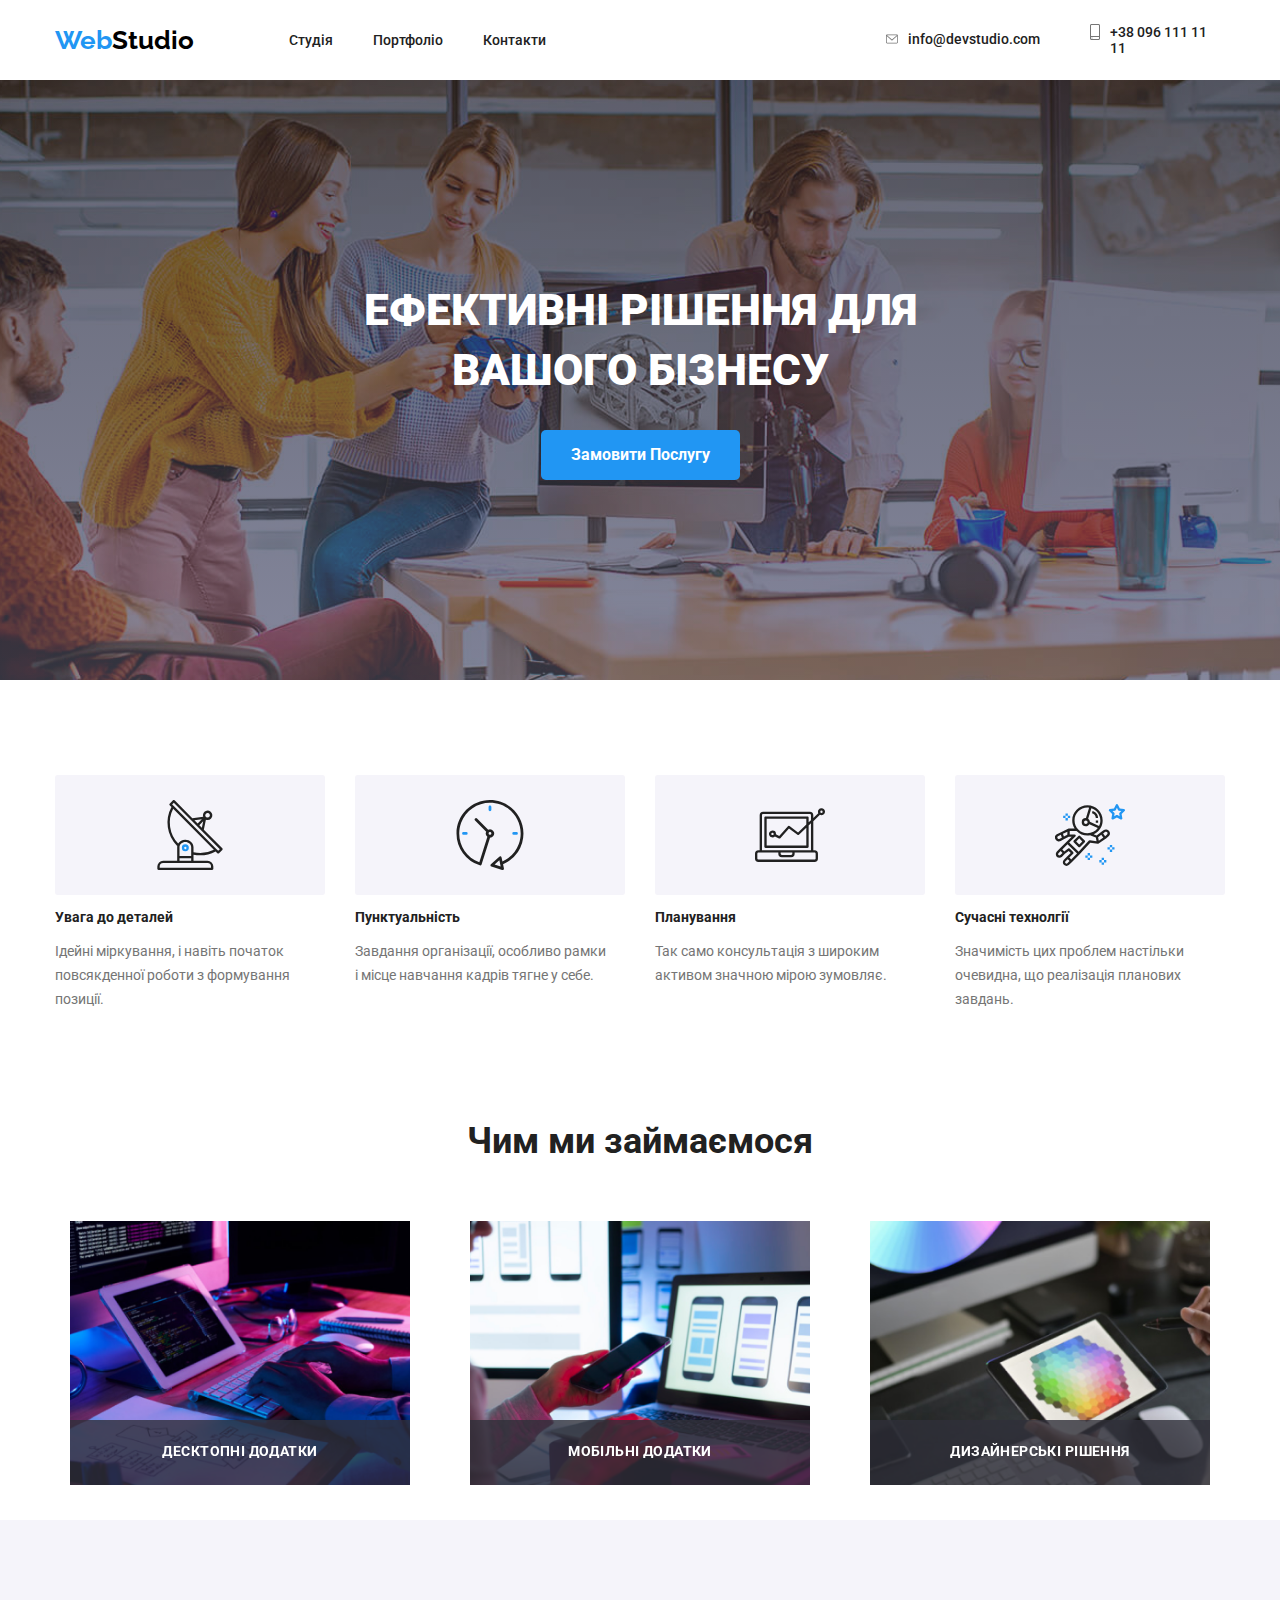
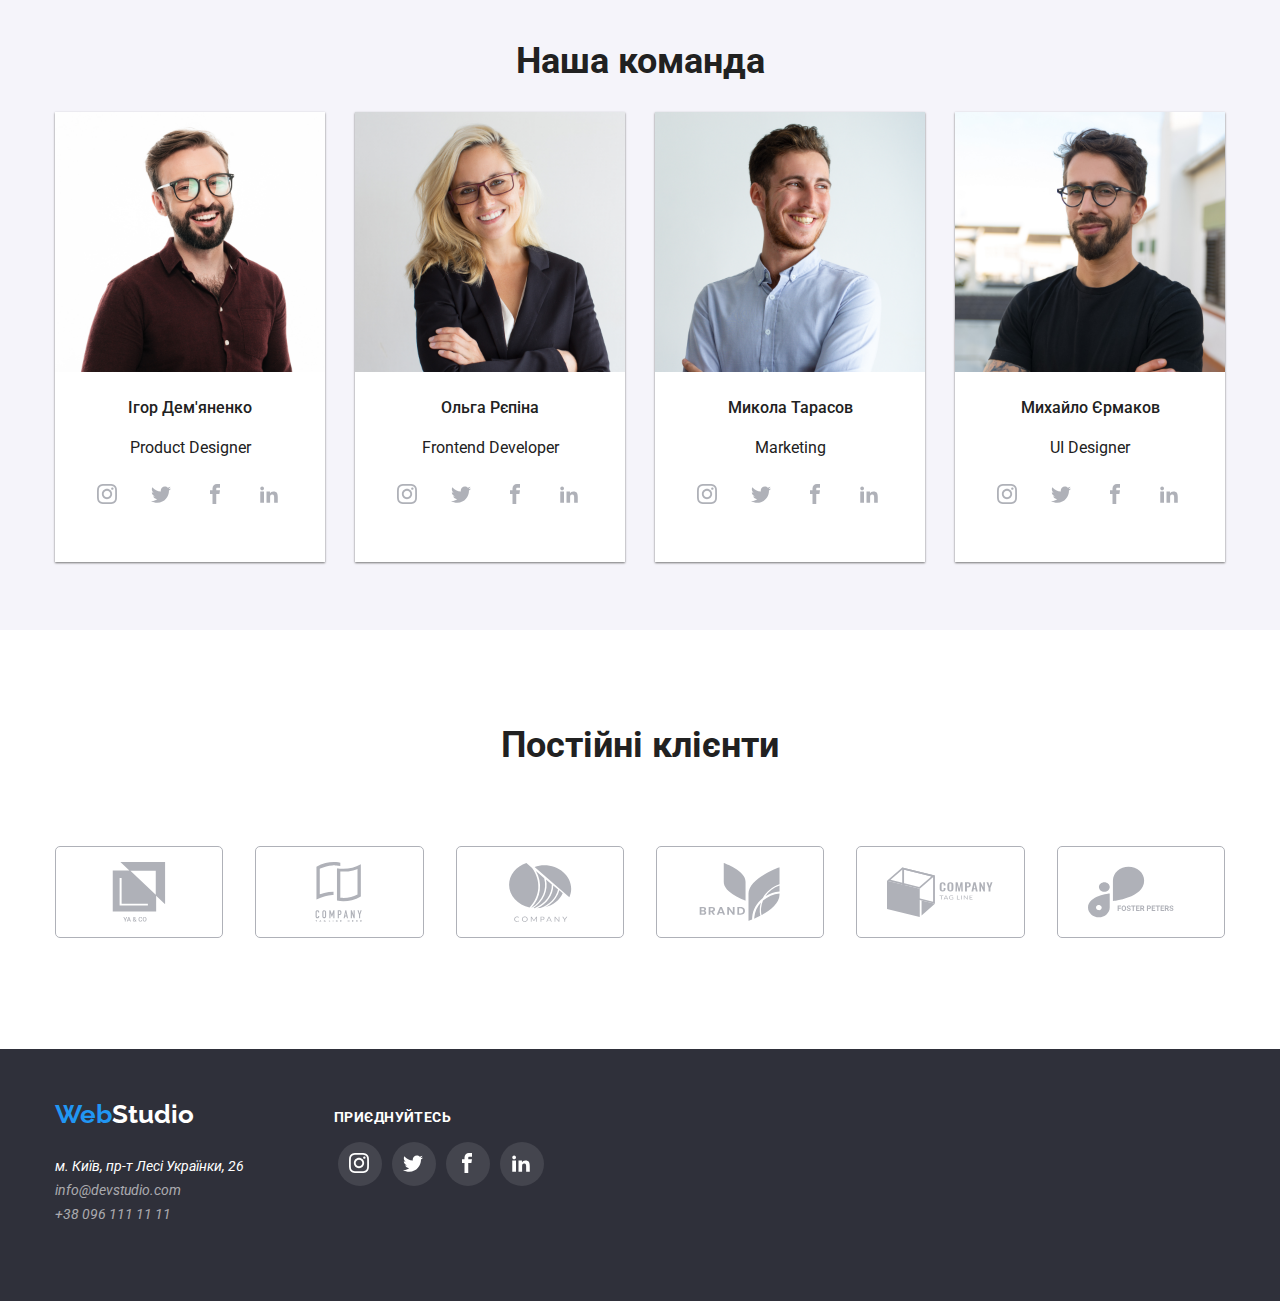
==== commit 1d9ee406: "try to make mod-wind" ====
--- a/index.html
+++ b/index.html
@@ -6,7 +6,6 @@
     <link rel="stylesheet" href="./css/style.css">
     <link href="https://fonts.googleapis.com/css2?family=Raleway:ital,wght@0,100..900;1,100..900&family=Roboto:ital,wght@0,100;0,300;0,400;0,500;0,700;0,900;1,100;1,300;1,400;1,500;1,700;1,900&display=swap" rel="stylesheet">
     <link href="https://fonts.googleapis.com/css2?family=Roboto:ital,wght@0,100;0,300;0,400;0,500;0,700;0,900;1,100;1,300;1,400;1,500;1,700;1,900&display=swap" rel="stylesheet">
-    
     <meta name="viewport" content="width=device-width, initial-scale=1.0">
     <title>WebStudio</title>
 </head>
@@ -14,6 +13,9 @@
   
     <svg aria-hidden="true" style="position: absolute; width: 0; height: 0; overflow: hidden;" version="1.1" xmlns="http://www.w3.org/2000/svg" xmlns:xlink="http://www.w3.org/1999/xlink">
         <defs>
+        <symbol id="icon-Vector" viewBox="0 0 32 32">
+        <path d="M32 3.223l-3.223-3.223-12.777 12.777-12.777-12.777-3.223 3.223 12.777 12.777-12.777 12.777 3.223 3.223 12.777-12.777 12.777 12.777 3.223-3.223-12.777-12.777 12.777-12.777z"></path>
+        </symbol>
         <symbol id="icon-envelope" viewBox="0 0 43 32">
         <path d="M38.667 0h-34.667c-2.206 0-4 1.794-4 4v24c0 2.206 1.794 4 4 4h34.667c2.206 0 4-1.794 4-4v-24c0-2.206-1.794-4-4-4zM38.667 2.667c0.181 0 0.353 0.038 0.511 0.103l-17.844 15.466-17.844-15.466c0.158-0.066 0.33-0.103 0.511-0.103h34.667zM38.667 29.333h-34.667c-0.736 0-1.333-0.598-1.333-1.333v-22.413l17.793 15.421c0.251 0.217 0.563 0.326 0.874 0.326s0.622-0.108 0.874-0.326l17.793-15.421v22.413c0 0.736-0.598 1.333-1.333 1.333z"></path>
         </symbol>
@@ -116,6 +118,7 @@
         </symbol>
         </defs>
         </svg>
+        
         
         
         
@@ -158,7 +161,26 @@
     <main>
             <section class="hero">
                 <h1 class="main-section-item">ЕФЕКТИВНІ РІШЕННЯ ДЛЯ<br>ВАШОГО БІЗНЕСУ</h1>
-                <button class="main-section-item-button">Замовити Послугу</button>
+
+                <button class="main-section-item-button"  data-modal-open>Замовити Послугу</button>
+                <div class="backdrop is-hidden"  data-modal >
+                    <div class="modal">
+                        <button class="btn" data-modal-close>
+                            <div class="close-modal">
+                                <svg class="X" width="11px" height="11px" >                                         
+                                    <use class="close-modal-el" href="#icon-Vector"></use>
+                                </svg>
+                             </div>
+                        </button>
+                        <p>Залиште свої дані, ми вам передзвонимо</p>
+                      <form >
+                            <div>
+                                <input type="name" class="modal-form" width="300px">
+                            </div>
+                      </form>
+                    </div>
+                </div>
+                <script src="./modal.js"></script>
             </section>
         <div class="container">
                 <ul class="main-ul">  
--- a/css/style.css
+++ b/css/style.css
@@ -104,7 +104,8 @@
     text-align: left;
 }
 .info-el{
-    fill: var(--icon-color);
+    fill:  rgba(117, 117, 117, 1);
+    
 }
 .main-nav-item-info-1:hover{
     color: var(--fourth-color);
@@ -541,4 +542,37 @@
 }
 .join-help-div{
     margin-left: 63px;
+}
+
+
+
+.backdrop{
+    position: fixed;
+    top: 0;
+    left: 0;
+    width: 100%;
+    height: 100%;
+    background-color: rgba(0, 0, 0, 0.2);
+    opacity: 1;
+}
+.is-hidden{
+    opacity: 0;
+    pointer-events: none;
+}
+.modal{
+    position: absolute;
+    top: 20%;
+    left: 36%;
+    background-color:var(--third-color);
+    min-width: 528px;
+    min-height: 581px;
+    transform: translate(-50% -50%);
+    padding: 15px;
+}
+.no-scroll{
+    overflow: hidden;
+}
+.modal-form{
+    border: 1px solid rgba(33, 33, 33, 0.2);
+    margin-left: 200px;
 }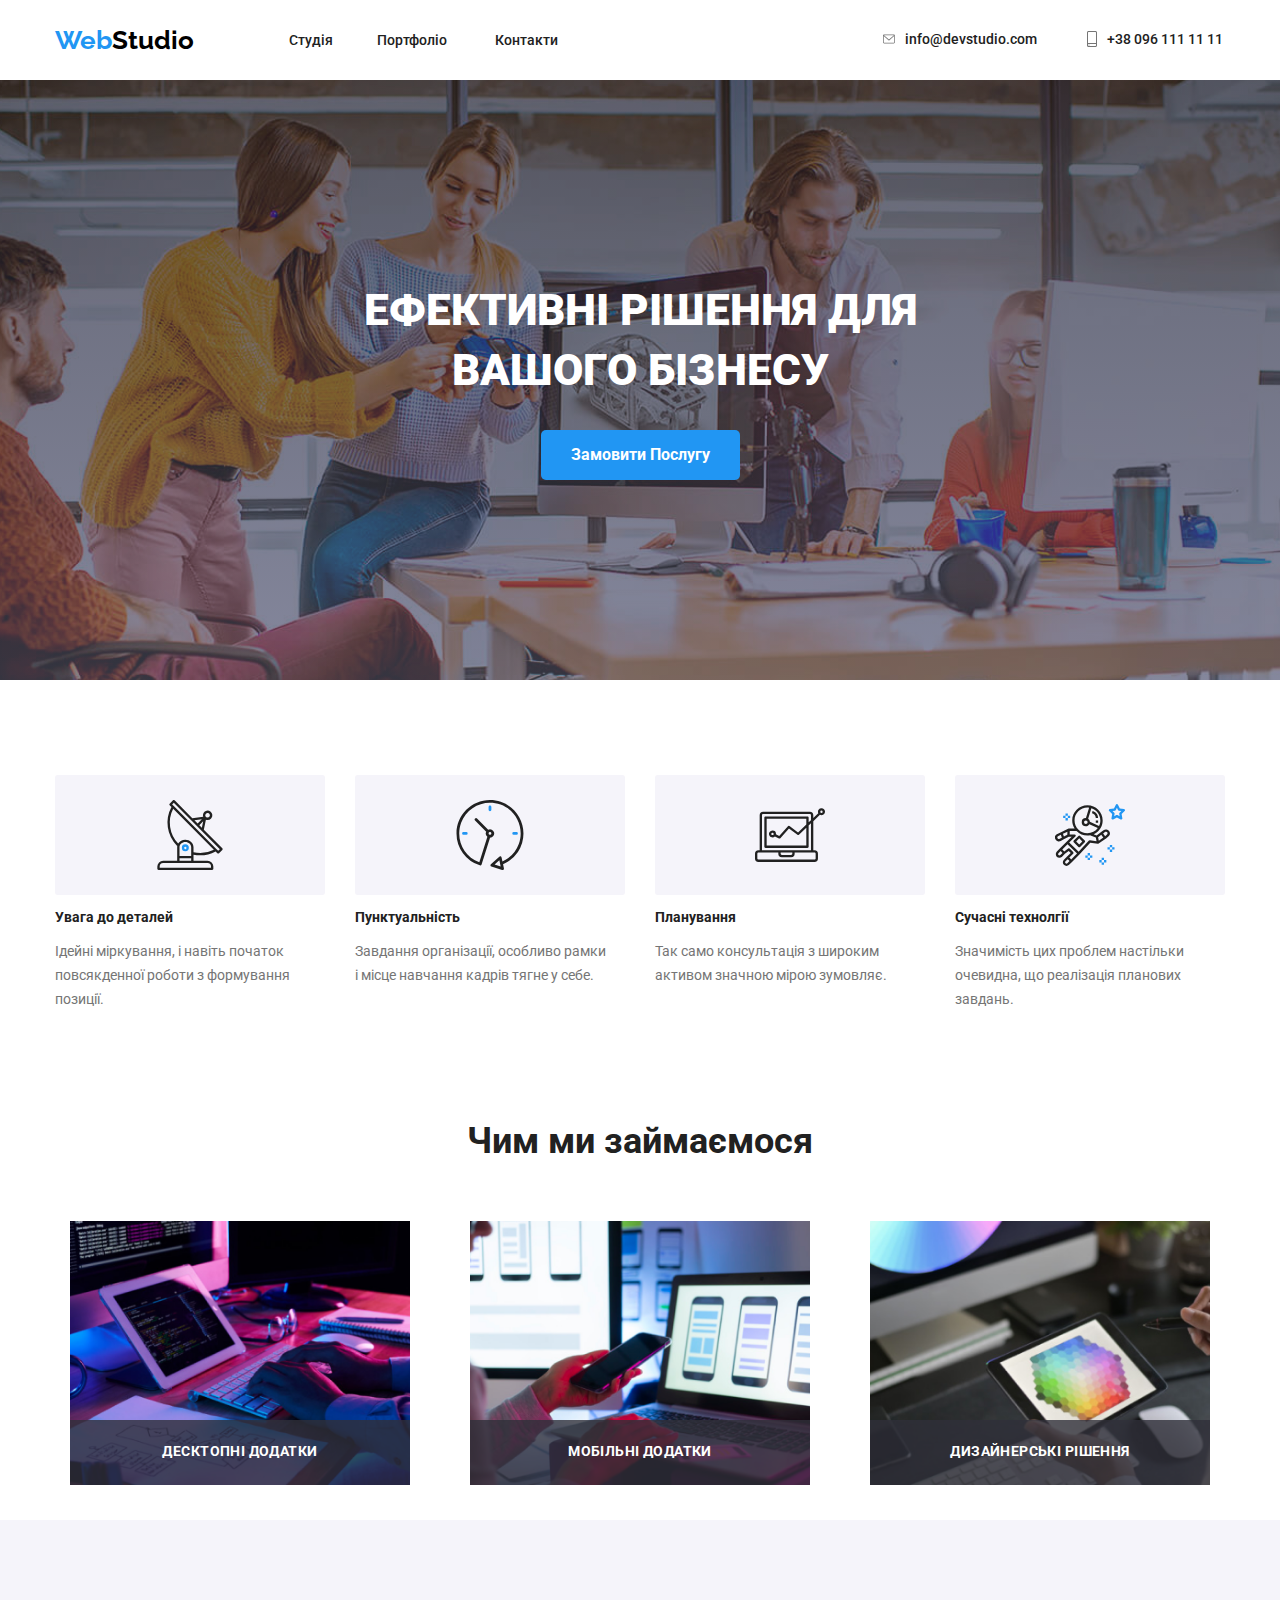
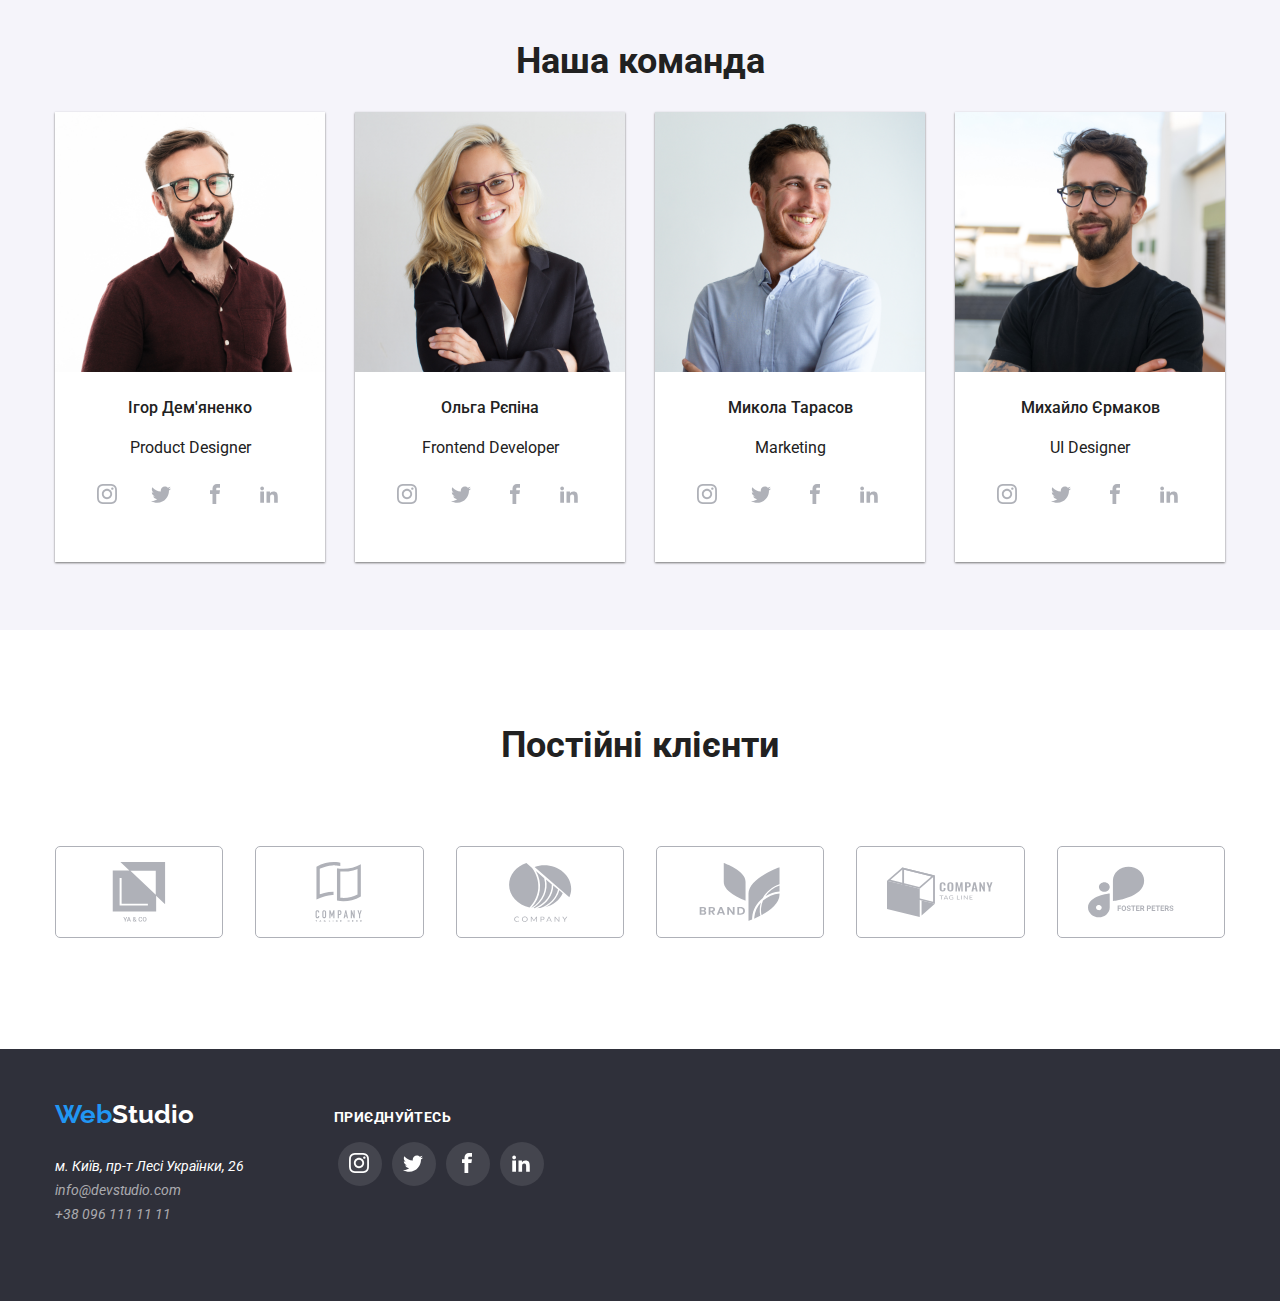
==== commit f2564412: "done hw" ====
--- a/index.html
+++ b/index.html
@@ -13,6 +13,15 @@
   
     <svg aria-hidden="true" style="position: absolute; width: 0; height: 0; overflow: hidden;" version="1.1" xmlns="http://www.w3.org/2000/svg" xmlns:xlink="http://www.w3.org/1999/xlink">
         <defs>
+        <symbol id="icon-Vector-mail" viewBox="0 0 43 32">
+        <path d="M37.333 0h-32c-2.2 0-3.98 1.8-3.98 4l-0.020 24c0 2.2 1.8 4 4 4h32c2.2 0 4-1.8 4-4v-24c0-2.2-1.8-4-4-4zM36.533 8.5l-14.14 8.84c-0.64 0.4-1.48 0.4-2.12 0l-14.14-8.84c-0.5-0.32-0.8-0.86-0.8-1.44 0-1.34 1.46-2.14 2.6-1.44l13.4 8.38 13.4-8.38c1.14-0.7 2.6 0.1 2.6 1.44 0 0.58-0.3 1.12-0.8 1.44z"></path>
+        </symbol>
+        <symbol id="icon-Vector-phone" viewBox="0 0 32 32">
+        <path d="M27.419 20.852l-4.201-0.48c-1.009-0.116-2.002 0.232-2.713 0.943l-3.044 3.044c-4.681-2.382-8.519-6.203-10.901-10.901l3.060-3.060c0.711-0.711 1.059-1.704 0.943-2.713l-0.48-4.168c-0.198-1.671-1.604-2.928-3.292-2.928h-2.862c-1.869 0-3.424 1.555-3.308 3.424 0.877 14.126 12.174 25.407 26.284 26.284 1.869 0.116 3.424-1.439 3.424-3.308v-2.861c0.016-1.671-1.241-3.077-2.911-3.275z"></path>
+        </symbol>
+        <symbol id="icon-Vector-people" viewBox="0 0 32 32">
+        <path d="M16 16c4.42 0 8-3.58 8-8s-3.58-8-8-8c-4.42 0-8 3.58-8 8s3.58 8 8 8zM16 20c-5.34 0-16 2.68-16 8v2c0 1.1 0.9 2 2 2h28c1.1 0 2-0.9 2-2v-2c0-5.32-10.66-8-16-8z"></path>
+        </symbol>
         <symbol id="icon-Vector" viewBox="0 0 32 32">
         <path d="M32 3.223l-3.223-3.223-12.777 12.777-12.777-12.777-3.223 3.223 12.777 12.777-12.777 12.777 3.223 3.223 12.777-12.777 12.777 12.777 3.223-3.223-12.777-12.777 12.777-12.777z"></path>
         </symbol>
@@ -122,15 +131,16 @@
         
         
         
+        
     <header class="main-header">
         <div class="container">
             <div class="main-nav">       
                  <a class="logo-main"><span class="Web">Web</span>Studio</a></li>               
                 <nav class="main-nav-child">
                     <ul class="main-nav-item-ul">
-                        <li class="main-nav-item"><a href="#" class="main-nav-item-a">Студія</a></li>
-                        <li class="main-nav-item"><a  href="#"class="main-nav-item-a">Портфоліо</a></li>
-                        <li class="main-nav-item"><a href="#"  class="main-nav-item-a">Контакти</a></li>      
+                        <li class="main-nav-item"><a href="#" class="main-nav-item-a">Студія</a><div class="main-nav-botline-st"></div></li>
+                        <li class="main-nav-item"><a  href="#"class="main-nav-item-a">Портфоліо</a><div class="main-nav-botline-pr"></div></li>
+                        <li class="main-nav-item"><a href="#"  class="main-nav-item-a">Контакти</a><div class="main-nav-botline-ct"></div></li>      
                     </ul>
                     <ul class="main-nav-item-info">
                         <li class="main-nav-item-info-1">
@@ -158,25 +168,56 @@
             </div>
         </div>
     </header>
-    <main>
+    <main class="no-scroll">
             <section class="hero">
                 <h1 class="main-section-item">ЕФЕКТИВНІ РІШЕННЯ ДЛЯ<br>ВАШОГО БІЗНЕСУ</h1>
-
+                
                 <button class="main-section-item-button"  data-modal-open>Замовити Послугу</button>
                 <div class="backdrop is-hidden"  data-modal >
                     <div class="modal">
-                        <button class="btn" data-modal-close>
+                        <button class="modal-btn" data-modal-close>
                             <div class="close-modal">
                                 <svg class="X" width="11px" height="11px" >                                         
                                     <use class="close-modal-el" href="#icon-Vector"></use>
                                 </svg>
                              </div>
                         </button>
-                        <p>Залиште свої дані, ми вам передзвонимо</p>
-                      <form >
-                            <div>
-                                <input type="name" class="modal-form" width="300px">
-                            </div>
+
+                <h1 class="modal-name">Залиште свої дані, ми вам передзвонимо</h1>
+                      <form class="modal-form">
+                      
+                            <label for="modal-form-ch">Ім'я  
+                            <input type="text" name="name"  class="modal-form-el">
+                                <svg class="place-icon" width="12px" height="12px">
+                                    <use href="#icon-Vector-people"></use>
+                                </svg>
+                            </label>
+                            
+                            <label for="modal-form-ch">Телефон
+                            <input type="text" name="phone"  class="modal-form-el">                                                     
+                                <svg class="place-icon" width="13px" height="13px">
+                                    <use href="#icon-Vector-phone"></use>
+                                </svg>            
+                            </label>
+
+                            <label for="modal-form-ch">Пошта    
+                            <input type="number" name="phone"  class="modal-form-el">
+                                <svg class="place-icon" width="15px" height="12px">
+                                    <use href="#icon-Vector-mail"></use>
+                                </svg>
+                            </label>
+
+                            <label for="modal-comm">Коментар</label>
+                            <textarea name="" id="modal-comm" placeholder="Введіть текст" ></textarea>
+                            <div class="m-f-checkbox">
+                                <label>
+                                    <input type="checkbox" >
+                                    Погоджуюся з розсилкою та приймаю <a href="" id="checkbox-link">Умови договору</a>
+                                </label>
+                            </div>
+                            <button type="button">
+                                    Відправити
+                            </button>
                       </form>
                     </div>
                 </div>
--- a/css/style.css
+++ b/css/style.css
@@ -24,6 +24,35 @@
     color: var(--hover-color);
     cursor: pointer;
 }
+.main-nav-botline-st{
+    width:48px ;
+   border: 2px solid inherit;
+   border-radius: 4px;
+}
+.main-nav-botline-pr{
+    width:78px ;
+    border: 2px solid inherit;
+    border-radius: 4px;
+}
+.main-nav-botline-ct{
+    width:62px ;
+    border: 2px solid inherit;
+border-radius: 4px;
+}
+.main-nav-item{
+    display: flex;
+    flex-direction: column;
+}
+.main-nav-item:hover{
+    color: var(--hover-color);
+    cursor: pointer;
+    position: relative;
+    top: 2px;
+    >div{ border: 2px solid var(--hover-color);
+    position: relative;
+top: 28px;}
+   
+}
 ul{
     padding-inline-start: 0px;
 }
@@ -63,7 +92,7 @@
 .main-nav-child{
     display: flex;
     justify-content: space-between;
-    gap: 340px;
+    gap: 325px;
     margin: 0;
     padding: 0;
 }
@@ -79,9 +108,7 @@
     display: flex;
     gap: 40px;
     align-items: center;
-    justify-content: space-around;
-
-    
+    justify-content: space-around;   
 }
 .main-nav-item-info-1>a{
     display: flex;
@@ -376,12 +403,42 @@
 .third-ul-li{
     width: calc( (100% - 60px)/3 );
     line-height: 0;
+    position: relative;
 }
 .third-ul-li:hover{
     box-shadow: 1px 2px 3px var(--fifth-color);
 }
-
-
+.third-ul-li:hover .porf-pic-hover{
+    transform: translatey(0);
+    background-color: rgba(33, 150, 243, 0.9);
+    p{
+        color: rgba(255, 255, 255, 1);
+        padding-top: 25px;
+        width: 322px;
+        height: 168px;
+        padding-left: 40px;
+    } 
+}
+.porf-pic-hover{
+    position: absolute;
+   bottom: 130px;
+    left: 0;
+    width: 100%;
+    height: 295px;
+    background-color: inherit;
+    transform: translatey(0%);
+    transition: transform 200ms ease-in-out;
+}
+.porf-pic-hover>p{
+    font-family: 'Roboto';
+    font-size: 18px;
+    font-weight: 400;
+    line-height: 28px;
+    letter-spacing: 0.03em;
+    text-align: left;
+    color: #FFFFFF00 ;
+
+}
 .third-ul-item{
     font-family: 'Roboto';
     font-weight: 700;
@@ -408,7 +465,7 @@
 .third-ul-li-div{
     padding-top:30px ;
     padding-left: 23px;
-   padding-bottom: 30px;
+   padding-bottom: 10px;
     border-bottom: 1px solid #ECECEC;
     border-left: 1px solid #ECECEC;
     border-right: 1px solid #ECECEC;
@@ -554,6 +611,7 @@
     height: 100%;
     background-color: rgba(0, 0, 0, 0.2);
     opacity: 1;
+    z-index: 2;
 }
 .is-hidden{
     opacity: 0;
@@ -570,9 +628,132 @@
     padding: 15px;
 }
 .no-scroll{
-    overflow: hidden;
+    overflow: visible;
+}
+
+.modal-name{
+    font-family: 'Roboto';
+font-size: 20px;
+font-weight: 700;
+line-height: 23.44px;
+letter-spacing: 0.03em;
+text-align: center;
+
 }
 .modal-form{
+    display: flex;
+    flex-direction: column;
+    
+}
+.modal-form>label{
+    padding-left: 25px;
+    margin-top: 10px;
+   color: rgba(117, 117, 117, 1);
+   font-weight: 400;
+   font-size: 12px;
+   line-height: 14px;
+   font-family: 'Roboto';
+   letter-spacing: 0.01em;
+}
+
+
+.place-icon{
+    fill: rgba(33, 33, 33, 1);
+    position: relative;
+    bottom: 25px;
+    left: 15px;
+}
+
+.modal-form-el{
+    display: flex;
+    flex-direction: column;
+    height: 40px;
+    width: 447px;
+ border: 1px solid rgba(33, 33, 33, 0.2);
+ border-radius: 4px;
+ padding-left: 40px;
+ margin-top: 5px;
+}
+
+.modal-form-el:focus{
+    color: var(--hover-color);
+    outline: 1px solid var(--hover-color);
+    + .place-icon{
+    fill: var(--hover-color);
+    }
+}
+
+.modal-form-el:hover{
+    cursor: pointer;
+}
+
+.modal-form-ch:focus{
+color: var(--hover-color);
+cursor: pointer;
+    fill: var(--hover-color);
+}
+
+
+
+#modal-comm{
+    margin:0 auto;
+    height: 120px;
+    width: 447px;
+ 
+    padding-left: 15px;
     border: 1px solid rgba(33, 33, 33, 0.2);
-    margin-left: 200px;
-}+ border-radius: 4px;
+ margin-bottom: 15px;
+}
+#checkbox-link{
+    color: var(--hover-color);
+    text-decoration:  underline;
+    cursor: default;
+}
+.m-f-checkbox{
+    margin: 0 auto;
+    font-family: 'Roboto';
+font-size: 14px;
+font-weight: 400;
+line-height: 24px;
+letter-spacing: 0.03em;
+text-align: left;
+color:rgba(117, 117, 117, 1) ;
+
+}
+.modal-form>button{
+    font-family: 'Roboto';
+    font-weight: 700;
+    font-size: 16px;
+    line-height: 30px;
+    letter-spacing: 0,06em;
+    text-decoration: none;
+    color: var(--third-color);
+    text-align: center; 
+    height: 50px;
+    width: 200px;
+    border: none;
+    border-radius: 4px;
+    background-color: var(--hover-color);
+    margin:25px auto ;
+    box-shadow: 0px 1px 3px var(--fifth-color);
+}
+
+
+.modal-btn{
+    margin-left: 470px;
+    border: 1px solid rgba(33, 33, 33, 0.2)  ;
+    background-color: var(--third-color);
+    width: 30px;
+    height: 30px;
+    border-radius: 50%;
+    
+}
+.modal-btn:hover{
+    cursor: pointer;
+    .X{
+        fill: var(--hover-color);
+        
+    }
+    
+}
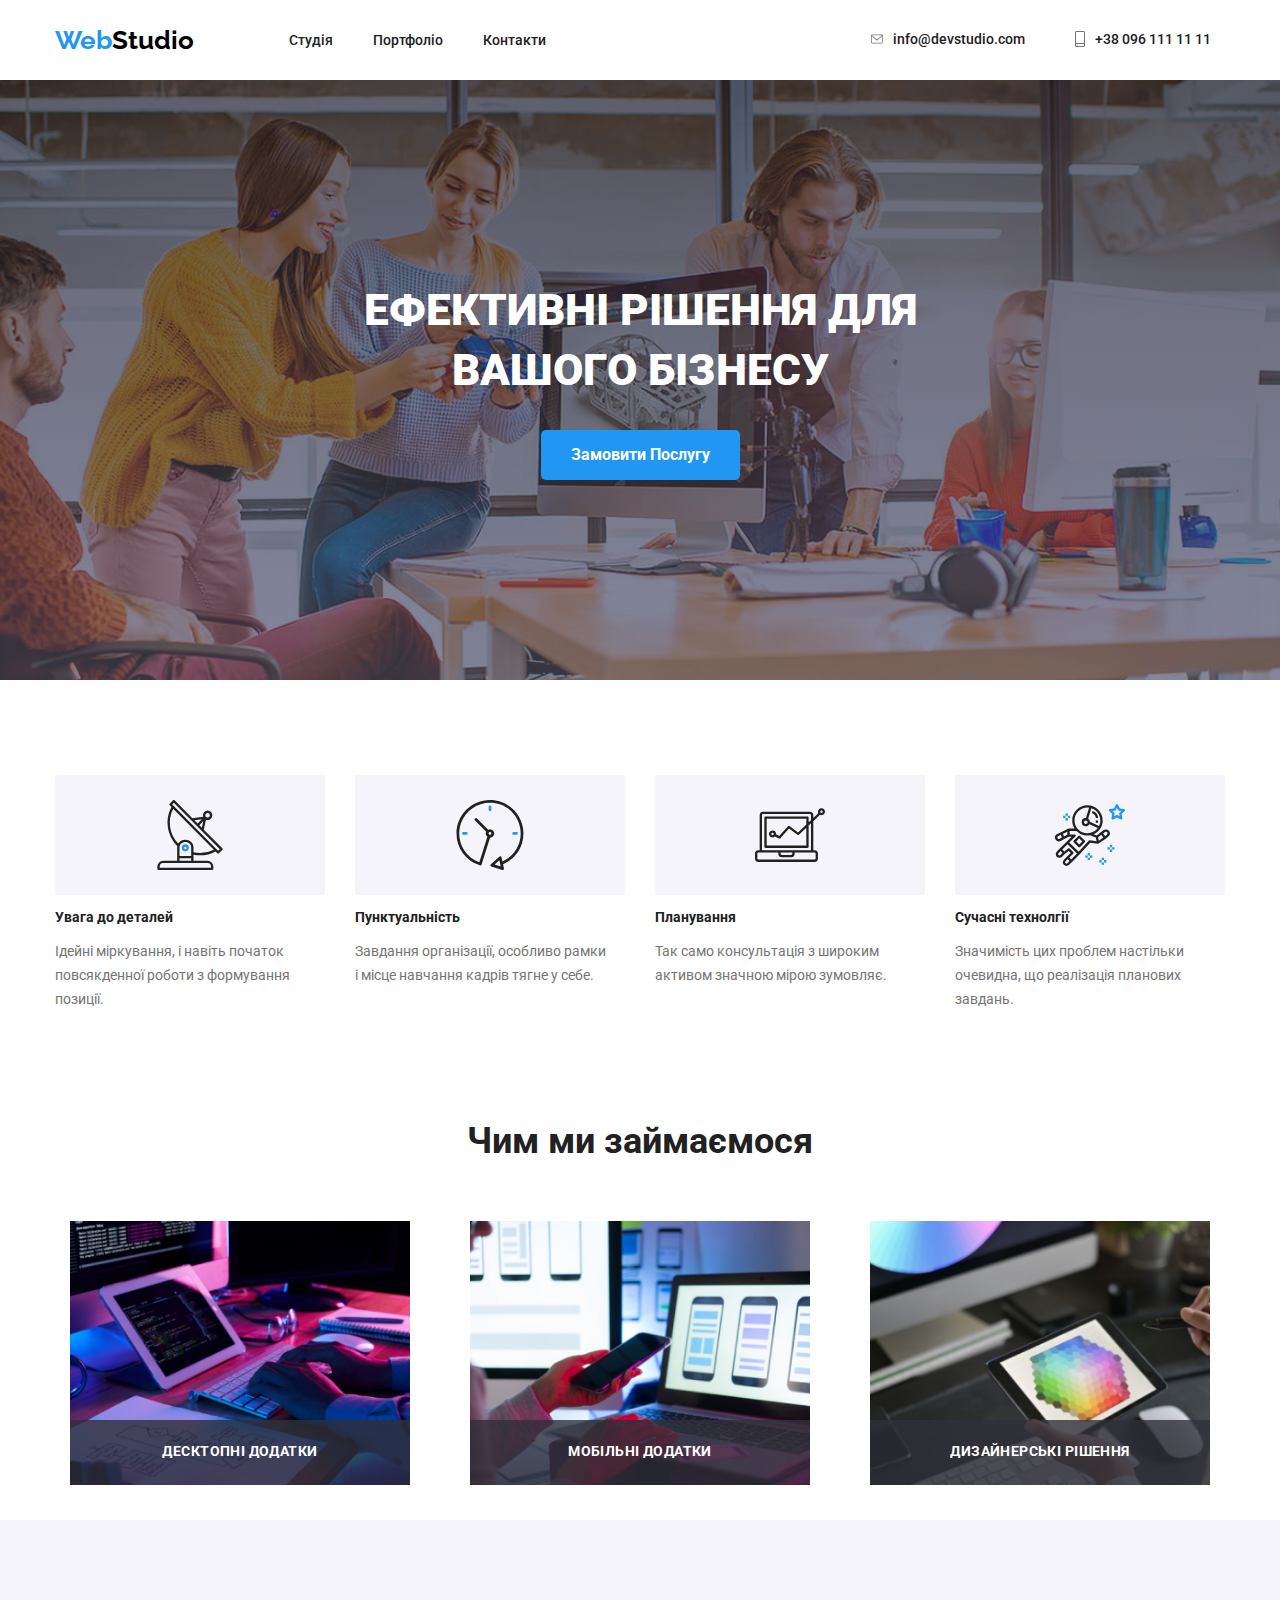
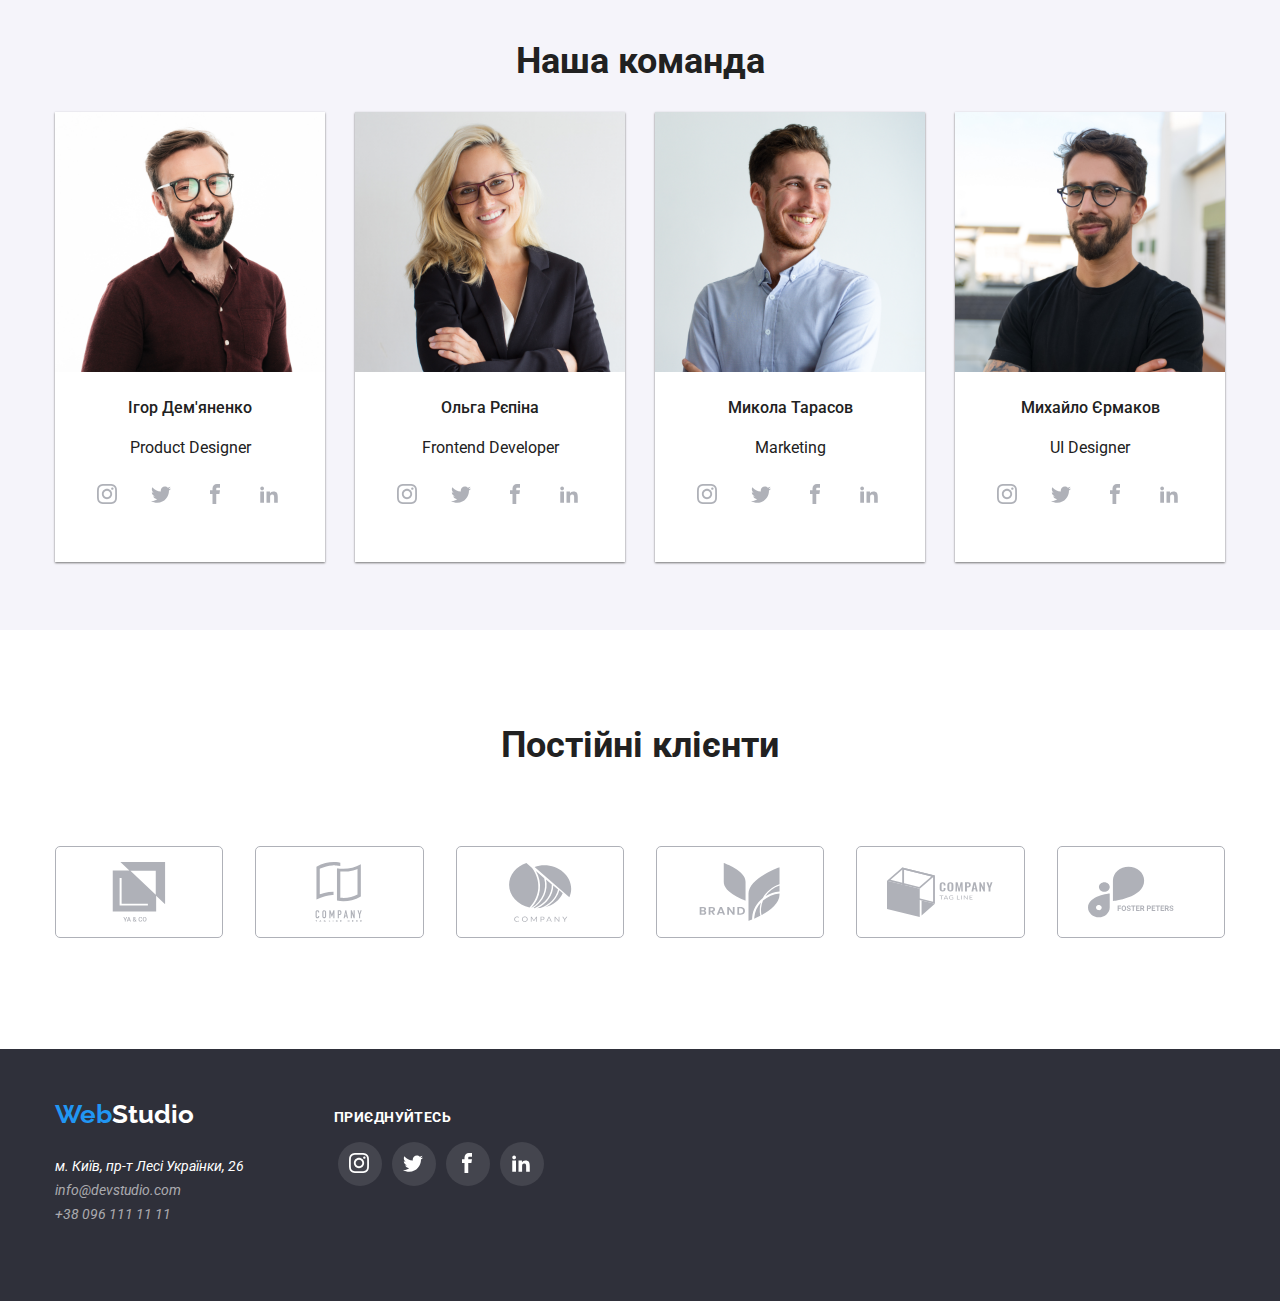
==== commit 645bce19: "new hovers" ====
--- a/index.html
+++ b/index.html
@@ -138,9 +138,9 @@
                  <a class="logo-main"><span class="Web">Web</span>Studio</a></li>               
                 <nav class="main-nav-child">
                     <ul class="main-nav-item-ul">
-                        <li class="main-nav-item"><a href="#" class="main-nav-item-a">Студія</a><div class="main-nav-botline-st"></div></li>
-                        <li class="main-nav-item"><a  href="#"class="main-nav-item-a">Портфоліо</a><div class="main-nav-botline-pr"></div></li>
-                        <li class="main-nav-item"><a href="#"  class="main-nav-item-a">Контакти</a><div class="main-nav-botline-ct"></div></li>      
+                        <li class="main-nav-item"><a href="#" class="main-nav-item-a">Студія</a></li>
+                        <li class="main-nav-item"><a  href="#"class="main-nav-item-a">Портфоліо</a></li>
+                        <li class="main-nav-item"><a href="#"  class="main-nav-item-a">Контакти</a></li>      
                     </ul>
                     <ul class="main-nav-item-info">
                         <li class="main-nav-item-info-1">
@@ -151,9 +151,9 @@
                                     </svg>
                                 </div>
                           
-                            <a href="#" class="main-nav-item-a">info@devstudio.com</a>
-                        </li>
-                        <li class="main-nav-item-info-2">
+                            <a href="#" class="">info@devstudio.com</a>
+                        </li>
+                        <li class="main-nav-item-info-1">
                         
                                 <div>
                                     <svg class="info-el"  width="10px" height="16px" >
@@ -161,7 +161,7 @@
                                     </svg>
                                 </div>
                           
-                            <a href="#" class="main-nav-item-a">+38 096 111 11 11</a>
+                            <a href="#" class="">+38 096 111 11 11</a>
                         </li>
                     </ul>
                 </nav>
--- a/css/style.css
+++ b/css/style.css
@@ -20,39 +20,43 @@
     color: var(--fourth-color);
     cursor: default;
 }
+.main-nav-item-a{
+    transition-property: color ;
+    transition-duration: 300ms;
+    transition-timing-function: cubic-bezier(0.83, -0.08, 0.32, 1);
+    transition-delay: 10ms;
+    text-decoration: none;
+    color: var(--fourth-color);
+    position: relative;
+}
 .main-nav-item-a:hover{
     color: var(--hover-color);
     cursor: pointer;
 }
-.main-nav-botline-st{
-    width:48px ;
-   border: 2px solid inherit;
-   border-radius: 4px;
-}
-.main-nav-botline-pr{
-    width:78px ;
-    border: 2px solid inherit;
+.main-nav-item-a::after{
+    content: "";
+    display: block;
+    position: absolute;
+    top: 44px;
+    left: 0;
+    height: 4px;
     border-radius: 4px;
-}
-.main-nav-botline-ct{
-    width:62px ;
-    border: 2px solid inherit;
-border-radius: 4px;
-}
+    background-color: inherit;
+    transition-property:background-color, width ;
+    transition-duration: 500ms;
+    transition-timing-function:cubic-bezier(0.83, -0.08, 0.32, 1) ;
+    transition-delay: 10ms;
+}
+a:hover::after{
+    width: 100%;
+    background-color: var(--hover-color);
+}
+
 .main-nav-item{
     display: flex;
     flex-direction: column;
 }
-.main-nav-item:hover{
-    color: var(--hover-color);
-    cursor: pointer;
-    position: relative;
-    top: 2px;
-    >div{ border: 2px solid var(--hover-color);
-    position: relative;
-top: 28px;}
-   
-}
+
 ul{
     padding-inline-start: 0px;
 }
@@ -129,14 +133,27 @@
     text-decoration: none;
     color: var(--fourth-color);
     text-align: left;
+   
+}
+.main-nav-item-info-1>a{
+    transition-property:color ;
+    transition-duration: 300ms;
+    transition-timing-function: cubic-bezier(0.83, -0.08, 0.32, 1);
+    transition-delay: 10ms;
 }
 .info-el{
     fill:  rgba(117, 117, 117, 1);
+    transition-property: fill ;
+    transition-duration: 300ms;
+    transition-timing-function: cubic-bezier(0.83, -0.08, 0.32, 1);
+    transition-delay: 10ms;
     
 }
 .main-nav-item-info-1:hover{
     color: var(--fourth-color);
-    
+    >a{
+        color: var(--hover-color);
+    }
 .info-el{
     fill: var(--hover-color);}
 }
@@ -386,6 +403,10 @@
     border: none;
     border-radius: 5px;
     padding: 10px 25px;
+    transition-property: background-color, color, cursor, box-shadow ;
+    transition-duration: 300ms;
+    transition-timing-function: cubic-bezier(0.83, -0.08, 0.32, 1);
+    transition-delay: 10ms;
 }
 .buttons-ul-item-btn:hover{
     background-color: var(--hover-color);
@@ -404,19 +425,20 @@
     width: calc( (100% - 60px)/3 );
     line-height: 0;
     position: relative;
+    transition-property: box-shadow ;
+    transition-duration: 300ms;
+    transition-timing-function: cubic-bezier(0.83, -0.08, 0.32, 1);
+    transition-delay: 10ms;
 }
 .third-ul-li:hover{
     box-shadow: 1px 2px 3px var(--fifth-color);
 }
 .third-ul-li:hover .porf-pic-hover{
-    transform: translatey(0);
+    transform: translatey(1);
     background-color: rgba(33, 150, 243, 0.9);
     p{
         color: rgba(255, 255, 255, 1);
-        padding-top: 25px;
-        width: 322px;
-        height: 168px;
-        padding-left: 40px;
+        
     } 
 }
 .porf-pic-hover{
@@ -428,6 +450,10 @@
     background-color: inherit;
     transform: translatey(0%);
     transition: transform 200ms ease-in-out;
+    transition-property: background-color, color, cursor ;
+    transition-duration: 300ms;
+    transition-timing-function: cubic-bezier(0.83, -0.08, 0.32, 1);
+    transition-delay: 10ms;
 }
 .porf-pic-hover>p{
     font-family: 'Roboto';
@@ -435,9 +461,16 @@
     font-weight: 400;
     line-height: 28px;
     letter-spacing: 0.03em;
+    padding-top: 25px;
+        width: 322px;
+        height: 168px;
+        padding-left: 40px;
     text-align: left;
     color: #FFFFFF00 ;
-
+    transition-property:  color;
+    transition-duration: 300ms;
+    transition-timing-function: cubic-bezier(0.83, -0.08, 0.32, 1);
+    transition-delay: 10 ms;
 }
 .third-ul-item{
     font-family: 'Roboto';
@@ -499,12 +532,19 @@
     fill: var(--icon-color);
     margin-top: 11px;
     margin-left: 11px;
+    transition-property: fill, border, cursor ;
+    transition-duration: 300ms;
+    transition-timing-function: cubic-bezier(0.83, -0.08, 0.32, 1);
+    transition-delay: 10ms;
 }
 .icon-circle{
     width: 44px;
     height: 44px;
   border-radius: 50%;
-  
+  transition-property:background-color;
+  transition-duration: 300ms;
+  transition-timing-function: cubic-bezier(0.83, -0.08, 0.32, 1);
+  transition-delay: 10ms;
 }
 .icon-circle:hover{
     background-color:  var(--hover-color);
@@ -535,9 +575,17 @@
     border-radius: 5px;
     margin-bottom: 95px;
     padding: 15px 30px;
+    transition-property: fill, border ;
+    transition-duration: 300ms;
+    transition-timing-function: cubic-bezier(0.83, -0.08, 0.32, 1);
+    transition-delay: 10ms;
 }
 .regulars-logo-item{
 fill: var(--icon-color);
+transition-property: fill, border ;
+transition-duration: 300ms;
+transition-timing-function: cubic-bezier(0.83, -0.08, 0.32, 1);
+transition-delay: 10ms;
 }
 .regulars-logo>li:hover{
     border:solid 1px var(--hover-color);
@@ -564,12 +612,20 @@
     fill: var(--third-color);
     margin-top: 11px;
     margin-left: 11px;
+     transition-property: fill, border, cursor ;
+    transition-duration: 300ms;
+    transition-timing-function: cubic-bezier(0.83, -0.08, 0.32, 1);
+    transition-delay: 10ms;
 }
 .join-circle{
     width: 44px;
     height: 44px;
   border-radius: 50%;
   background-color: rgba(255, 255, 255, 0.1);
+  transition-property:background-color;
+  transition-duration: 300ms;
+  transition-timing-function: cubic-bezier(0.83, -0.08, 0.32, 1);
+  transition-delay: 10ms;
 }
 .join-circle:hover{
     background-color:  var(--hover-color);
@@ -747,7 +803,12 @@
     width: 30px;
     height: 30px;
     border-radius: 50%;
-    
+}
+.X{
+    transition-property: fill ;
+    transition-duration: 300ms;
+    transition-timing-function: cubic-bezier(0.83, -0.08, 0.32, 1);
+    transition-delay: 10ms;
 }
 .modal-btn:hover{
     cursor: pointer;
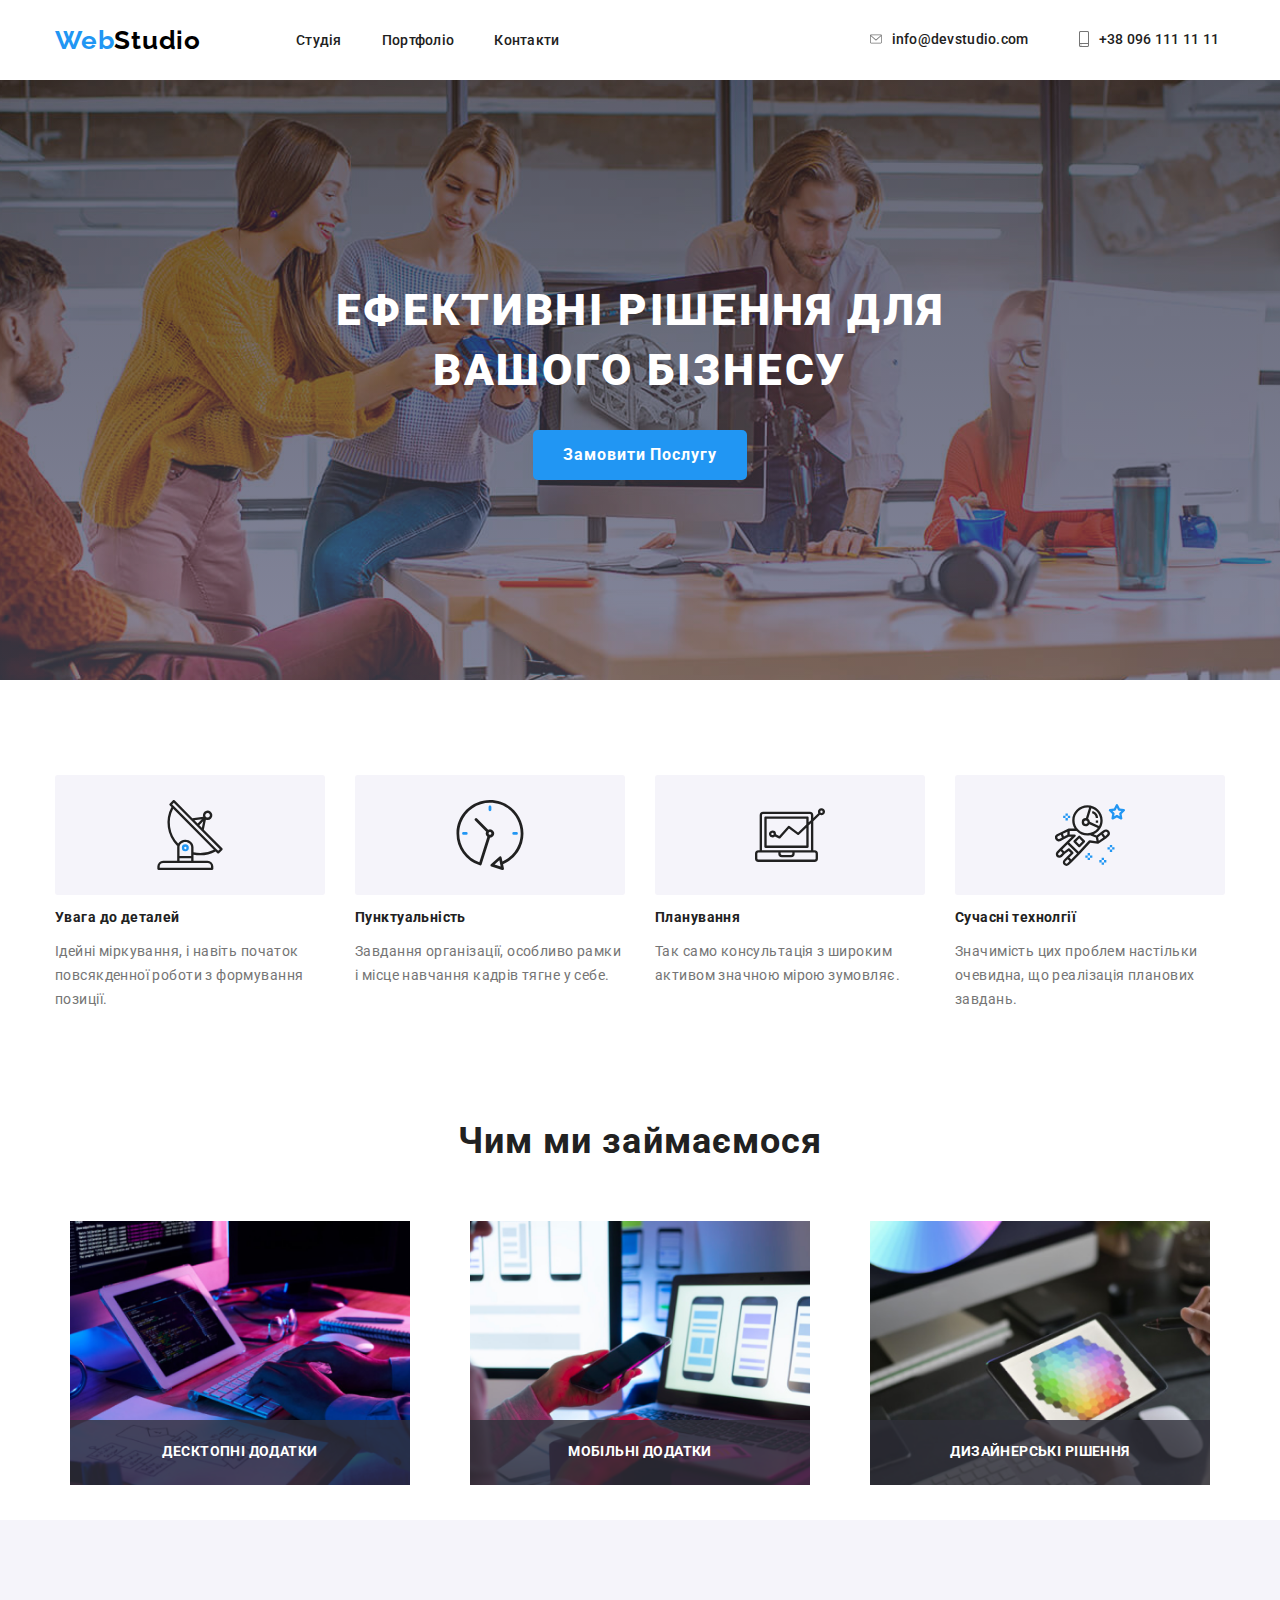
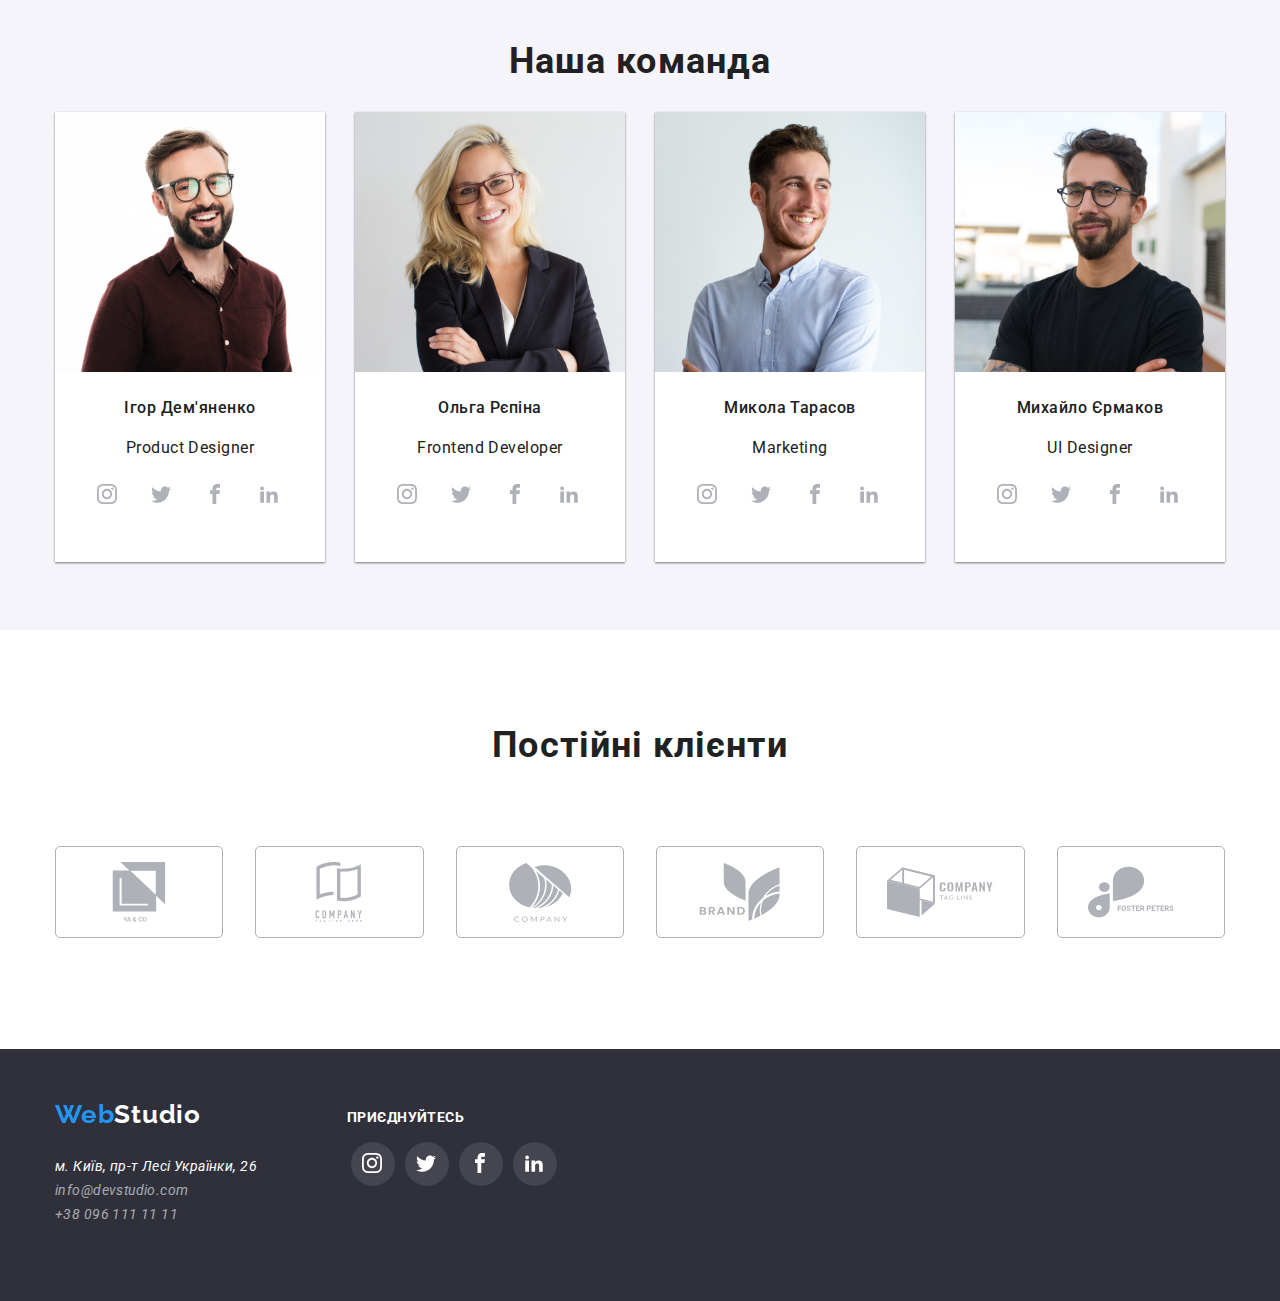
==== commit 8186af2d: "check hw pls" ====
--- a/index.html
+++ b/index.html
@@ -4,6 +4,7 @@
     <meta charset="UTF-8">
     <link href="https://cdn.jsdelivr.net/npm/modern-normalize@2.0.0/modern-normalize.min.css" rel="stylesheet">
     <link rel="stylesheet" href="./css/style.css">
+    <link rel="stylesheet" href="./img/symbol/symbol-defs.svg">
     <link href="https://fonts.googleapis.com/css2?family=Raleway:ital,wght@0,100..900;1,100..900&family=Roboto:ital,wght@0,100;0,300;0,400;0,500;0,700;0,900;1,100;1,300;1,400;1,500;1,700;1,900&display=swap" rel="stylesheet">
     <link href="https://fonts.googleapis.com/css2?family=Roboto:ital,wght@0,100;0,300;0,400;0,500;0,700;0,900;1,100;1,300;1,400;1,500;1,700;1,900&display=swap" rel="stylesheet">
     <meta name="viewport" content="width=device-width, initial-scale=1.0">
@@ -135,15 +136,15 @@
     <header class="main-header">
         <div class="container">
             <div class="main-nav">       
-                 <a class="logo-main"><span class="Web">Web</span>Studio</a></li>               
+                 <a class="main-logo"><span class="Web">Web</span>Studio</a></li>               
                 <nav class="main-nav-child">
-                    <ul class="main-nav-item-ul">
-                        <li class="main-nav-item"><a href="#" class="main-nav-item-a">Студія</a></li>
-                        <li class="main-nav-item"><a  href="#"class="main-nav-item-a">Портфоліо</a></li>
-                        <li class="main-nav-item"><a href="#"  class="main-nav-item-a">Контакти</a></li>      
+                    <ul class="navigation-cont">
+                        <li class="navigation-cont-el"><a href="#" class="navigation-cont-a">Студія</a></li>
+                        <li class="navigation-cont-el"><a  href="#"class="navigation-cont-a">Портфоліо</a></li>
+                        <li class="navigation-cont-el"><a href="#"  class="navigation-cont-a">Контакти</a></li>      
                     </ul>
-                    <ul class="main-nav-item-info">
-                        <li class="main-nav-item-info-1">
+                    <ul class="connection">
+                        <li class="connection-el">
                    
                                 <div>
                                     <svg class="info-el" width="12px" height="16px" >
@@ -153,7 +154,7 @@
                           
                             <a href="#" class="">info@devstudio.com</a>
                         </li>
-                        <li class="main-nav-item-info-1">
+                        <li class="connection-el">
                         
                                 <div>
                                     <svg class="info-el"  width="10px" height="16px" >
@@ -224,25 +225,25 @@
                 <script src="./modal.js"></script>
             </section>
         <div class="container">
-                <ul class="main-ul">  
-                        <li class="main-ul-li">                        
-                            <h3 class="main-ul-item">Увага до деталей </h3>
-                            <p class="main-ul-item-text">Ідейні міркування, і навіть початок<br>повсякденної роботи з формування<br>позиції.</p>                       
-                        </li>
-                        <li class="main-ul-li">
-                            <h3 class="main-ul-item"> Пунктуальність </h3>
-                            <p class="main-ul-item-text"> Завдання організації, особливо рамки <br>і місце навчання кадрів тягне у себе.</p>
-                        </li>
-                        <li class="main-ul-li">
-                            <h3 class="main-ul-item">Планування</h3>
-                            <p class="main-ul-item-text">Так само консультація з широким<br>активом значною мірою зумовляє.</p>
+                <ul class="svg-cont">  
+                        <li class="svg-cont-el">                        
+                            <h3 class="svg-cap">Увага до деталей </h3>
+                            <p class="svg-subtitle">Ідейні міркування, і навіть початок<br>повсякденної роботи з формування<br>позиції.</p>                       
+                        </li>
+                        <li class="svg-cont-el">
+                            <h3 class="svg-cap"> Пунктуальність </h3>
+                            <p class="svg-subtitle"> Завдання організації, особливо рамки <br>і місце навчання кадрів тягне у себе.</p>
+                        </li>
+                        <li class="svg-cont-el">
+                            <h3 class="svg-cap">Планування</h3>
+                            <p class="svg-subtitle">Так само консультація з широким<br>активом значною мірою зумовляє.</p>
                         </li>              
-                        <li class="main-ul-li">
-                            <h3 class="main-ul-item"> Сучасні технолгії</h3>
-                            <p class="main-ul-item-text">Значимість цих проблем настільки<br>очевидна, що реалізація планових<br>завдань.</p> 
+                        <li class="svg-cont-el">
+                            <h3 class="svg-cap"> Сучасні технолгії</h3>
+                            <p class="svg-subtitle">Значимість цих проблем настільки<br>очевидна, що реалізація планових<br>завдань.</p> 
                         </li>
                 </ul>
-            <h2 class="smaller-text">Чим ми займаємося</h2>
+            <h2 class="employment">Чим ми займаємося</h2>
             <ul class="picture-box">
                 <li><div class="picture-overlay"><p>Десктопні додатки</p></div><img class="picture-box-item" src="./img/box 1.png" alt=""></li>
                 <li><div class="picture-overlay"><p>Мобільні додатки</p></div><img class="picture-box-item" src="./img/box 2.png" alt=""> </li>
@@ -250,14 +251,14 @@
             </ul>
         </div>
             <div class="background-div">
-                <h2 class="smaller-text">Наша команда</h2>
+                <h2 class="employment">Наша команда</h2>
                 <div class="container">
-                <ul class="team-ul">
+                <ul class="team-list">
                     <div class="team-div">
-                        <li class="team-ul-li">
+                        <li class="team-cont">
                             <img class="people-pic" src="./img/img.png" alt="">
-                            <h4 class="team-ul-name">Ігор Дем'яненко</h4>
-                            <p class="team-ul-job">Product Designer</p>
+                            <h4 class="team-cont-tit">Ігор Дем'яненко</h4>
+                            <p class="team-cont-job">Product Designer</p>
                             <ul class="icon-cont">
                                 <li>                                
                                     <div class="icon-circle">
@@ -291,10 +292,10 @@
                         </li>
                     </div>
                     <div class="team-div">
-                        <li class="team-ul-li">
+                        <li class="team-cont">
                             <img class="people-pic" src="./img/img (1).png" alt="">
-                            <h4 class="team-ul-name">Ольга Рєпіна</h4>
-                            <p class="team-ul-job">Frontend Developer</p>
+                            <h4 class="team-cont-tit">Ольга Рєпіна</h4>
+                            <p class="team-cont-job">Frontend Developer</p>
                             <ul class="icon-cont">
                                 <li>
                                     <div class="icon-circle">
@@ -328,10 +329,10 @@
                         </li>
                     </div>
                     <div class="team-div">
-                        <li class="team-ul-li">
+                        <li class="team-cont">
                             <img class="people-pic" src="./img/img (4).png" alt="">
-                            <h4 class="team-ul-name">Микола Тарасов</h4>
-                            <p class="team-ul-job">Marketing</p>
+                            <h4 class="team-cont-tit">Микола Тарасов</h4>
+                            <p class="team-cont-job">Marketing</p>
                             <ul class="icon-cont">
                                 <li>
                                     <div class="icon-circle">
@@ -365,10 +366,10 @@
                         </li>
                     </div>
                     <div class="team-div">
-                        <li class="team-ul-li">
+                        <li class="team-cont">
                             <img class="people-pic" src="./img/img (3).png" alt="">
-                            <h4 class="team-ul-name">Михайло Єрмаков</h4>
-                            <p class="team-ul-job">UI Designer</p>
+                            <h4 class="team-cont-tit">Михайло Єрмаков</h4>
+                            <p class="team-cont-job">UI Designer</p>
                                 <ul class="icon-cont">
                                     <li>
                                         <div class="icon-circle">
@@ -406,7 +407,7 @@
             </div>
             <div class="container">      
                 <div class="regular-customers">
-                    <h2 class="smaller-text">Постійні клієнти</h2>
+                    <h2 class="employment">Постійні клієнти</h2>
                     <ul class="regulars-logo">
                         <li>
                             <div class="regulars-logo-item">
--- a/css/style.css
+++ b/css/style.css
@@ -20,7 +20,7 @@
     color: var(--fourth-color);
     cursor: default;
 }
-.main-nav-item-a{
+.navigation-cont-a{
     transition-property: color ;
     transition-duration: 300ms;
     transition-timing-function: cubic-bezier(0.83, -0.08, 0.32, 1);
@@ -29,11 +29,11 @@
     color: var(--fourth-color);
     position: relative;
 }
-.main-nav-item-a:hover{
+.navigation-cont-a:hover{
     color: var(--hover-color);
     cursor: pointer;
 }
-.main-nav-item-a::after{
+.navigation-cont-a::after{
     content: "";
     display: block;
     position: absolute;
@@ -52,7 +52,7 @@
     background-color: var(--hover-color);
 }
 
-.main-nav-item{
+.navigation-cont-el{
     display: flex;
     flex-direction: column;
 }
@@ -72,12 +72,12 @@
 .porftolio-header{
     border-bottom: solid 1px #ECECEC;
 }
-.logo-main{
+.main-logo{
     font-family: 'Raleway';
     font-weight: 700;
     font-size: 26px;
     line-height: 31px;
-    letter-spacing: 0,03em;
+    letter-spacing: 0.03em;
     text-decoration: none;
     color: #000;
     text-align: left;
@@ -87,7 +87,7 @@
     font-weight: 700;
     font-size: 26px;
     line-height: 31px;
-    letter-spacing: 0,03em;
+    letter-spacing: 0.03em;
     text-decoration: none;
     color: #FFFFFF;
     text-align: center; 
@@ -96,16 +96,16 @@
 .main-nav-child{
     display: flex;
     justify-content: space-between;
-    gap: 325px;
+    gap: 310px;
     margin: 0;
     padding: 0;
 }
-.main-nav-item-ul{
+.navigation-cont{
     font-family: 'Roboto';
     font-weight: 500;
     font-size: 14px;
     line-height: 16px;
-    letter-spacing: 0,02em;
+    letter-spacing: 0.02em;
     text-decoration: none;
     color: var(--fourth-color);
     text-align: left; 
@@ -114,28 +114,28 @@
     align-items: center;
     justify-content: space-around;   
 }
-.main-nav-item-info-1>a{
-    display: flex;
-}
-.main-nav-item-info{
+.connection-el>a{
+    display: flex;
+}
+.connection{
     display: flex;
     gap: 50px;
     align-items: center;
 }
-.main-nav-item-info-1{
+.connection-el{
     gap: 10px;
    display: flex;
     font-family: 'Roboto';
     font-weight: 500;
     font-size: 14px;
     line-height: 16px;
-    letter-spacing: 0,02em;
+    letter-spacing: 0.02em;
     text-decoration: none;
     color: var(--fourth-color);
     text-align: left;
    
 }
-.main-nav-item-info-1>a{
+.connection-el>a{
     transition-property:color ;
     transition-duration: 300ms;
     transition-timing-function: cubic-bezier(0.83, -0.08, 0.32, 1);
@@ -149,7 +149,7 @@
     transition-delay: 10ms;
     
 }
-.main-nav-item-info-1:hover{
+.connection-el:hover{
     color: var(--fourth-color);
     >a{
         color: var(--hover-color);
@@ -157,19 +157,19 @@
 .info-el{
     fill: var(--hover-color);}
 }
-.main-nav-item-info-2{
+.connection-el{
     gap: 10px;
     display: flex;
     font-family: 'Roboto';
     font-weight: 500;
     font-size: 14px;
     line-height: 16px;
-    letter-spacing: 0,02em;
+    letter-spacing: 0.02em;
     text-decoration: none;
     color: var(--fourth-color);
     text-align: left; 
 }
-.main-nav-item-info-2:hover{
+.connection-el:hover{
     color: var(--fourth-color);
     
 .info-el{
@@ -191,7 +191,7 @@
     font-weight: 900;
     font-size: 44px;
     line-height: 60px;
-    letter-spacing: 0,06em;
+    letter-spacing: 0.06em;
     text-decoration: none;
     color: var(--third-color);
     text-align: center; 
@@ -204,7 +204,7 @@
     font-weight: 700;
     font-size: 16px;
     line-height: 30px;
-    letter-spacing: 0,06em;
+    letter-spacing: 0.06em;
     text-decoration: none;
     color: var(--third-color);
     text-align: center;   
@@ -216,36 +216,36 @@
     margin: 30px auto;
 
 }
-.main-ul{
+.svg-cont{
     display: flex;
     margin: 95px auto;
     justify-content: space-between;
     gap: 30px;
 }
 
-.main-ul-item{
+.svg-cap{
     font-family: 'Roboto';
     font-weight: 700;
     font-size: 14px;
     line-height: 16px;
-    letter-spacing: 0,03em;
+    letter-spacing: 0.03em;
     text-decoration: none;
     color: var(--fourth-color);
     text-align: left; 
     background-color: var(--third-color);
 }
-.main-ul-item-text{
+.svg-subtitle{
     font-family: 'Roboto';
     font-weight: 400;
     font-size: 14px;
     line-height: 24px;
-    letter-spacing: 0,03em;
+    letter-spacing: 0.03em;
     text-decoration: none;
     color: var(--fifth-color);
     text-align: left; 
     background-color: var(--third-color);
 }
-.main-ul-li::before{
+.svg-cont-el::before{
     display: block;
  content: "";
  width: 270px;
@@ -253,22 +253,22 @@
  border-radius: 3px;
  background-color: var(--second-color);
 }
-.main-ul-li:first-child::before{
+.svg-cont-el:first-child::before{
     background-image: url(../img/antenna.svg);
     background-repeat: no-repeat;
     background-position: center;
 }
-.main-ul-li:nth-child(2):before{
+.svg-cont-el:nth-child(2):before{
     background-image: url(../img/clock.svg);
     background-repeat: no-repeat;
     background-position: center;
 }
-.main-ul-li:nth-child(3):before{
+.svg-cont-el:nth-child(3):before{
     background-image: url(../img/Vector.svg);
     background-repeat: no-repeat;
     background-position: center;
 }
-.main-ul-li:last-child::before{
+.svg-cont-el:last-child::before{
     background-image: url(../img/astronaut\ .svg);
     background-repeat: no-repeat;
     background-position: center;
@@ -302,12 +302,12 @@
 text-align: center;
 padding-top: 23px;
 }
-.smaller-text{
+.employment{
     font-family: 'Roboto';
     font-weight: 700;
     font-size: 36px;
     line-height: 42px;
-    letter-spacing: 0,03em;
+    letter-spacing: 0.03em;
     text-decoration: none;
     color: var(--fourth-color);
     text-align: center; 
@@ -323,7 +323,7 @@
     width: 270px;
     height: 260px;
 }
-.team-ul{
+.team-list{
     display: flex;
     justify-content: space-between;
 
@@ -334,22 +334,22 @@
     height: 710px;
     padding-top: 90px;
 }
-.team-ul-name{
+.team-cont-tit{
     font-family: 'Roboto';
     font-weight: 500;
     font-size: 16px;
     line-height: 19px;
-    letter-spacing: 0,03em;
+    letter-spacing: 0.03em;
     text-decoration: none;
     color: var(--fourth-color);
     text-align: center; 
 }
-.team-ul-job{
+.team-cont-job{
     font-family: 'Roboto';
     font-weight: 400;
     font-size: 16px;
     line-height: 19px;
-    letter-spacing: 0,03em;
+    letter-spacing: 0.03em;
     text-decoration: none;
     color: var(--fourth-color);
     text-align: center; 
@@ -364,7 +364,7 @@
     font-weight: 400;
     font-size: 14px;
     line-height: 24px;
-    letter-spacing: 0,03em;
+    letter-spacing: 0.03em;
     text-decoration: none;
     color: var(--third-color);
     text-align: left; 
@@ -381,7 +381,7 @@
 .address-item{
     color:  rgba(255, 255, 255, 0.6); 
 }
-.buttons-ul{
+.applicatons{
     display: flex;
     justify-content: center;
     gap: 8px;
@@ -389,12 +389,12 @@
     margin-bottom: 50px;
 }
 
-.buttons-ul-item-btn{
+.applicatons-btn{
     font-family: 'Roboto';
     font-weight: 500;
     font-size: 16px;
     line-height: 26px;
-    letter-spacing: 0,03em;
+    letter-spacing: 0.03em;
     text-decoration: none;
     color:var(--fourth-color);
     text-align: center; 
@@ -408,52 +408,61 @@
     transition-timing-function: cubic-bezier(0.83, -0.08, 0.32, 1);
     transition-delay: 10ms;
 }
-.buttons-ul-item-btn:hover{
+.applicatons-btn:hover{
     background-color: var(--hover-color);
     color: var(--third-color);
     cursor:pointer;
     box-shadow: 0px 3px 4px var(--fifth-color);
 }
-.third-ul{
+.app-cards{
     display: flex;
     flex-wrap: wrap;
     gap: 30px;
     margin-bottom: 95px;
     
 }
-.third-ul-li{
+.app-cards-el{
     width: calc( (100% - 60px)/3 );
     line-height: 0;
     position: relative;
-    transition-property: box-shadow ;
-    transition-duration: 300ms;
-    transition-timing-function: cubic-bezier(0.83, -0.08, 0.32, 1);
-    transition-delay: 10ms;
-}
-.third-ul-li:hover{
+   overflow: hidden;
+   height: 404px;
+}
+
+.app-cards-el:hover{
     box-shadow: 1px 2px 3px var(--fifth-color);
-}
-.third-ul-li:hover .porf-pic-hover{
-    transform: translatey(1);
-    background-color: rgba(33, 150, 243, 0.9);
-    p{
-        color: rgba(255, 255, 255, 1);
-        
-    } 
+   .porf-pic-hover{
+    animation-name: appearance;
+    animation-duration: 1s;
+    animation-delay: 10ms;
+    animation-fill-mode: both;
+    >p{
+        opacity: 1;
+    }
+   }
+
+}
+
+
+
+@keyframes appearance{
+    0%{
+       transform: translateY(100%);
+       
+    }
+    100%{ 
+       transform: translateY(0%);
+       background-color: rgba(33, 150, 243, 0.9);
+    }
+    
 }
 .porf-pic-hover{
     position: absolute;
-   bottom: 130px;
     left: 0;
-    width: 100%;
-    height: 295px;
-    background-color: inherit;
-    transform: translatey(0%);
-    transition: transform 200ms ease-in-out;
-    transition-property: background-color, color, cursor ;
-    transition-duration: 300ms;
-    transition-timing-function: cubic-bezier(0.83, -0.08, 0.32, 1);
-    transition-delay: 10ms;
+    top: 0;
+    padding: 63px 24px;
+    height: 294px;
+    z-index: 1;
 }
 .porf-pic-hover>p{
     font-family: 'Roboto';
@@ -461,47 +470,49 @@
     font-weight: 400;
     line-height: 28px;
     letter-spacing: 0.03em;
-    padding-top: 25px;
         width: 322px;
         height: 168px;
-        padding-left: 40px;
+        padding-left: 17px;
     text-align: left;
-    color: #FFFFFF00 ;
-    transition-property:  color;
-    transition-duration: 300ms;
-    transition-timing-function: cubic-bezier(0.83, -0.08, 0.32, 1);
-    transition-delay: 10 ms;
-}
-.third-ul-item{
+    color: rgba(255, 255, 255, 1); 
+    
+    opacity: 0;
+ 
+}
+.app-c-title{
     font-family: 'Roboto';
     font-weight: 700;
     font-size: 18px;
     line-height: 30px;
-    letter-spacing: 0,06em;
+    letter-spacing: 0.06em;
     text-decoration: none;
     color: var(--fourth-color);
     text-align: left; 
     margin-bottom: 0;
 }
-.third-ul-item-name{
+.app-c-subtitle{
     font-family: 'Roboto';
     font-weight: 400;
     font-size: 16px;
     line-height: 30px;
-    letter-spacing: 0,03em;
+    letter-spacing: 0.03em;
     text-decoration: none;
     color: var(--fifth-color);
     text-align: left; 
     margin-top: 0;
-    padding-top: 15px;
-}
-.third-ul-li-div{
-    padding-top:30px ;
-    padding-left: 23px;
-   padding-bottom: 10px;
-    border-bottom: 1px solid #ECECEC;
+    padding-top: 10px;
+}
+.app-cards-div{
+    width: 370px;
+    height: 110px;
+  padding-top: 25px;
+  padding-left: 20px;
+   border-bottom: 2px solid #ECECEC;
     border-left: 1px solid #ECECEC;
     border-right: 1px solid #ECECEC;
+  position: absolute;
+  z-index: 3;
+
 }
 li{
     list-style: none;
@@ -511,7 +522,7 @@
     font-weight: 400;
     font-size: 14px;
     line-height: 24px;
-    letter-spacing: 0,03em;
+    letter-spacing: 0.03em;
     text-decoration: none;
     color: var(--fifth-color);
     text-align: left; 
@@ -782,7 +793,7 @@
     font-weight: 700;
     font-size: 16px;
     line-height: 30px;
-    letter-spacing: 0,06em;
+    letter-spacing: 0.06em;
     text-decoration: none;
     color: var(--third-color);
     text-align: center; 
